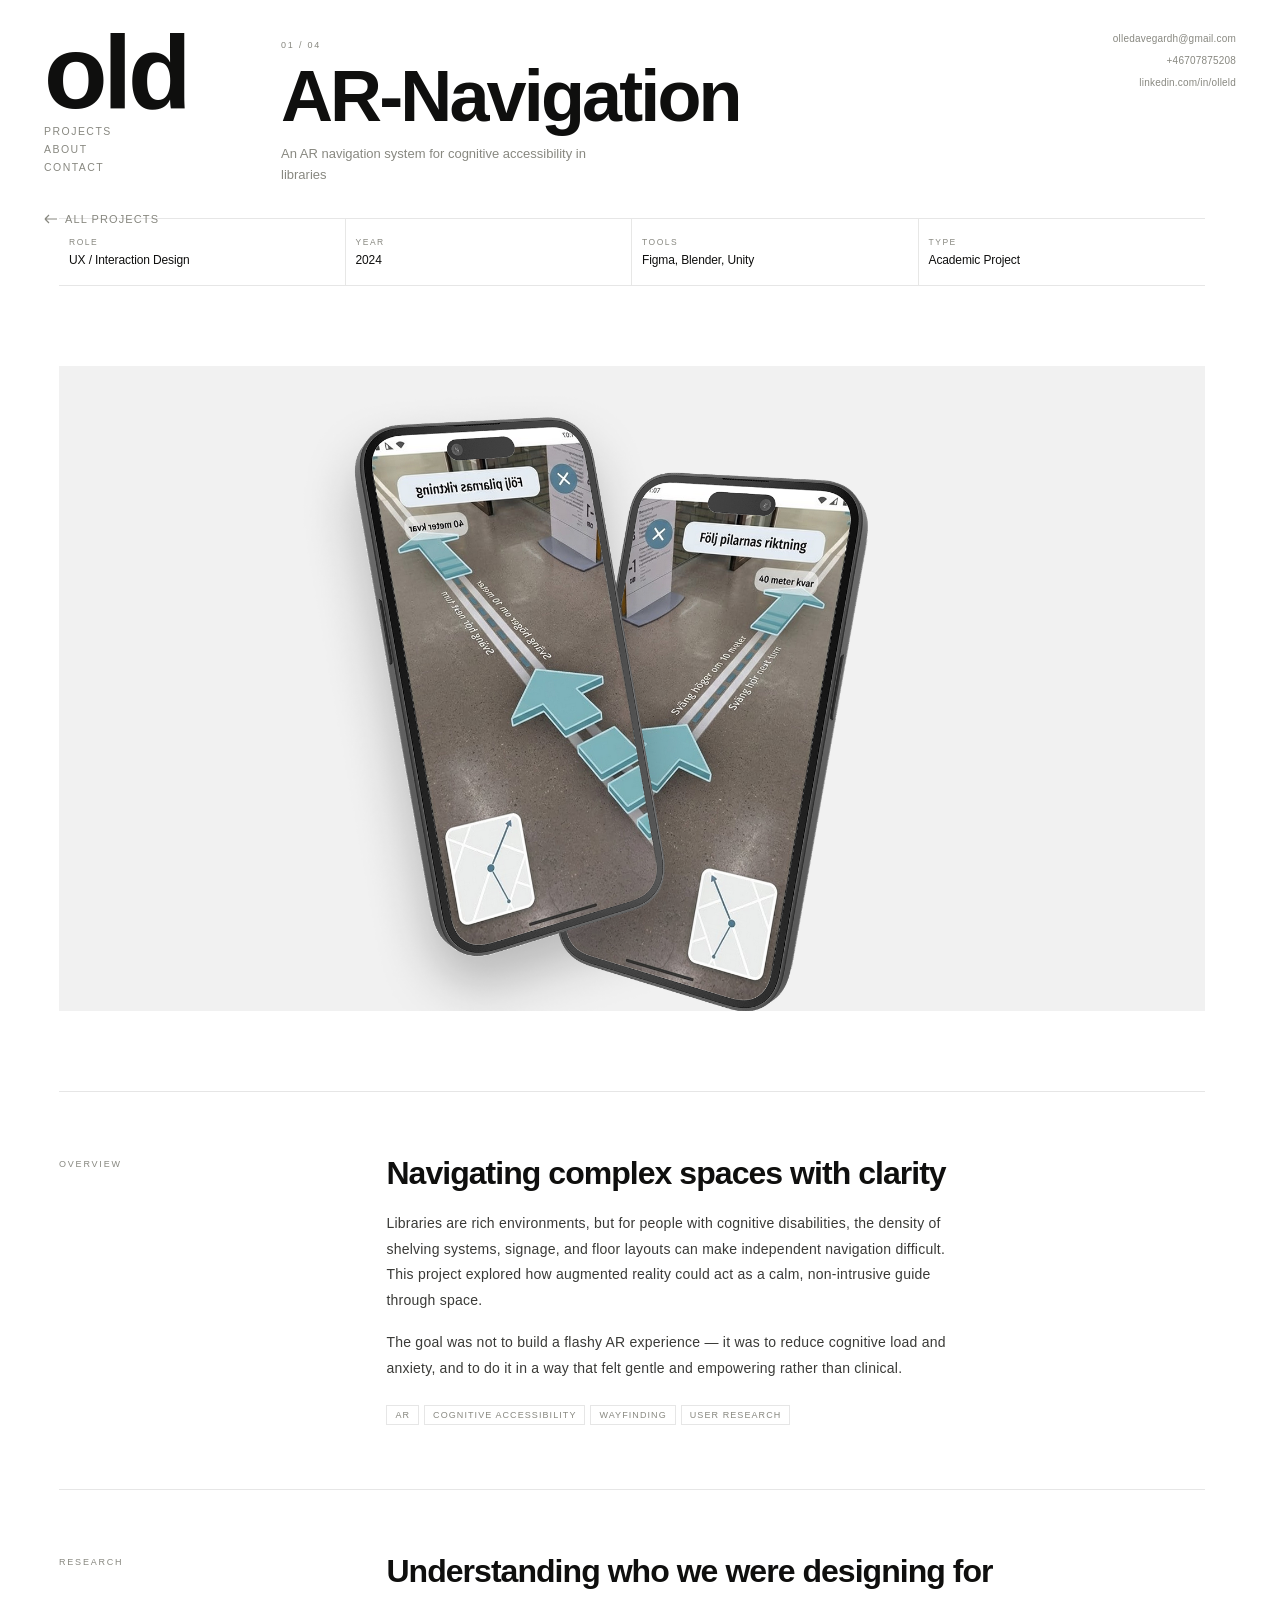
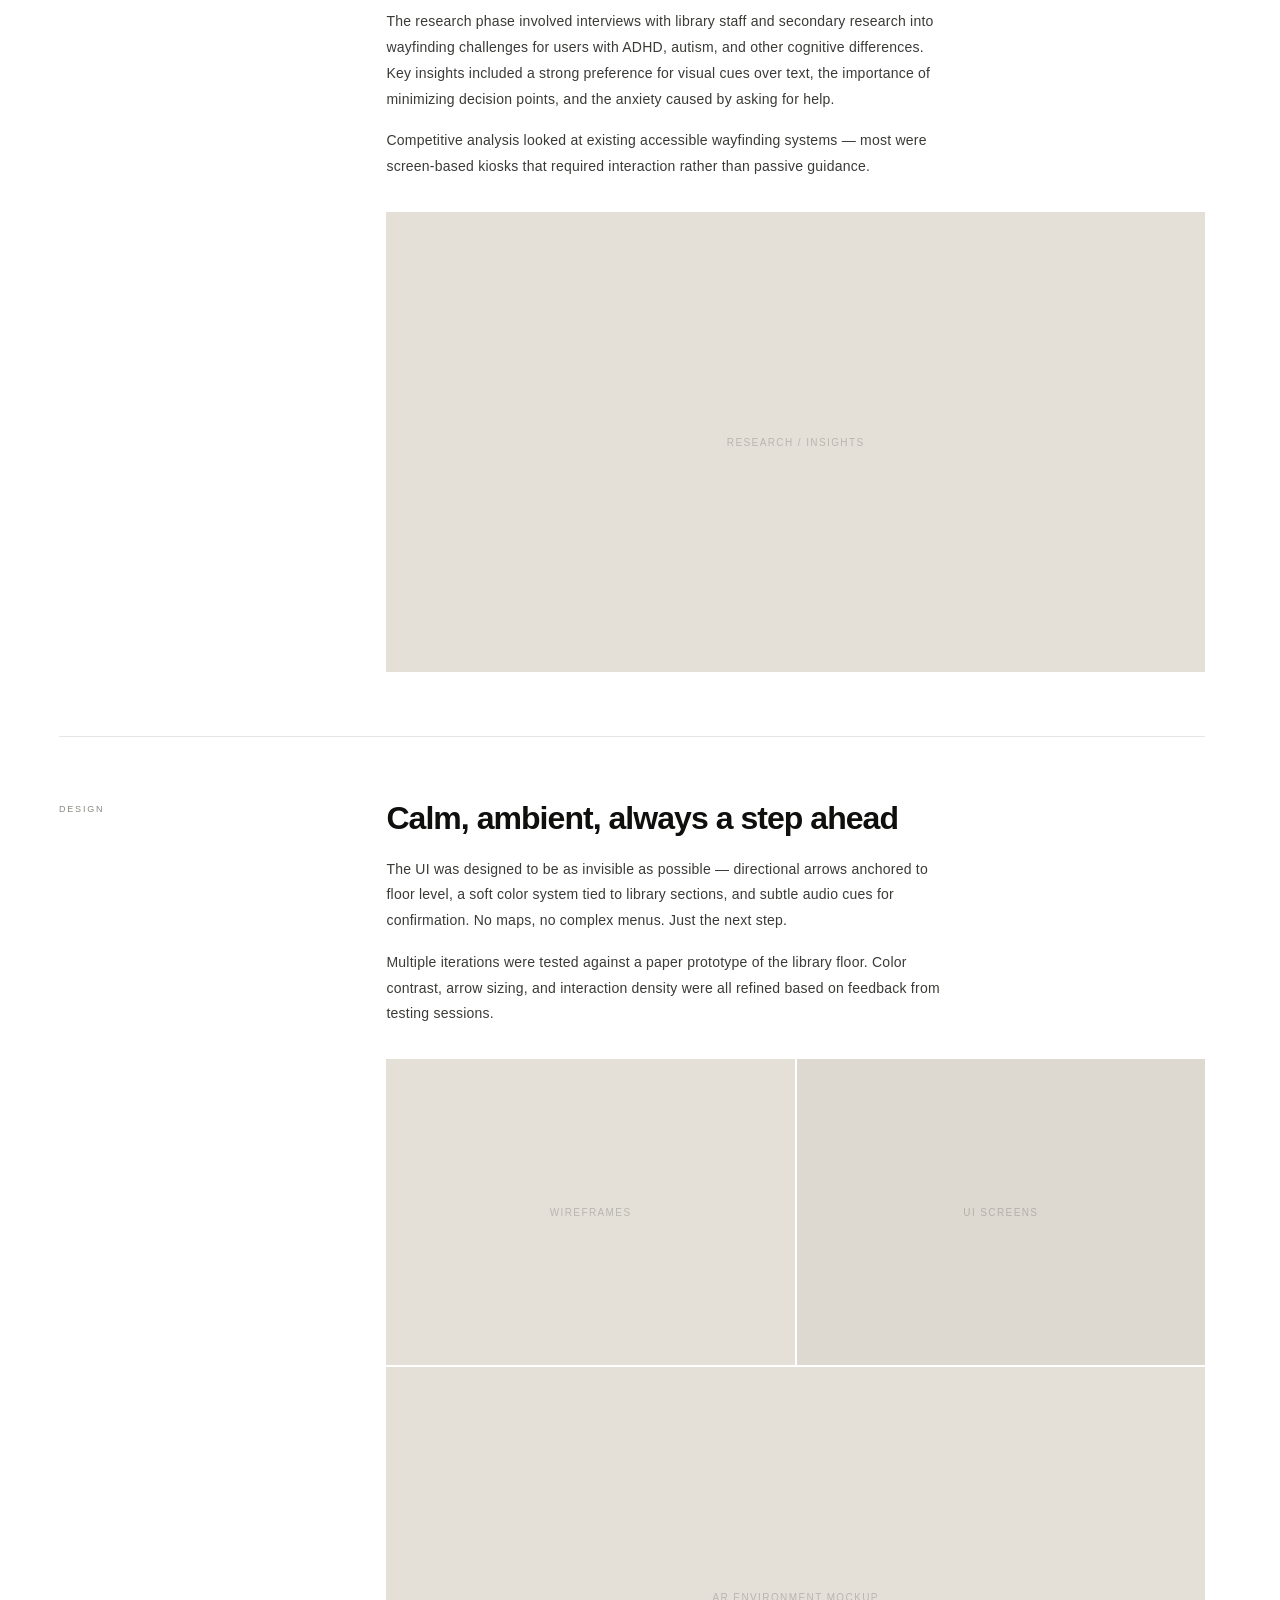
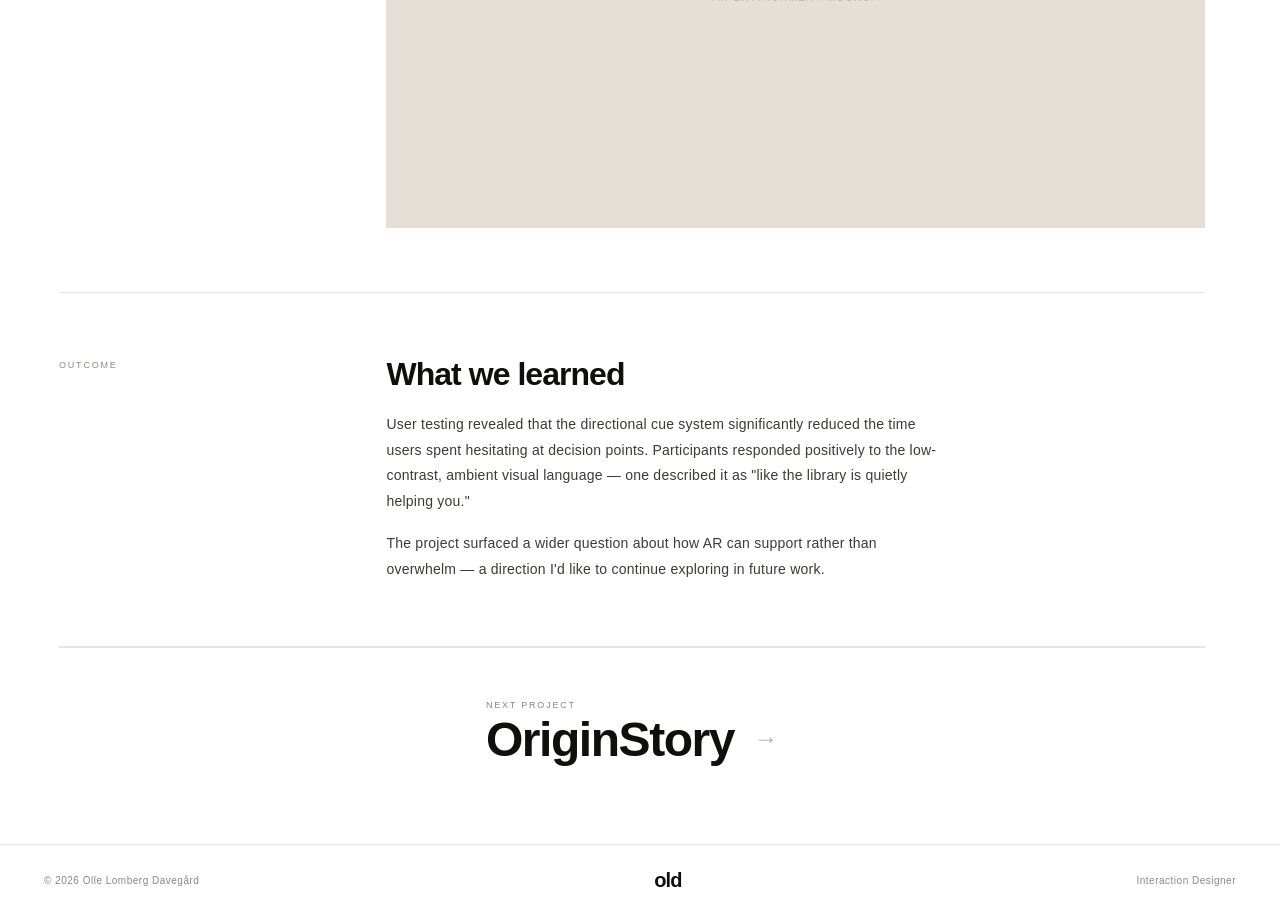
==== projects/ar-navigation/index.html @ 6ad1bfb1 "First commit" ====
<!DOCTYPE html>
<html lang="en">
<head>
  <meta charset="UTF-8"/>
  <meta name="viewport" content="width=device-width, initial-scale=1.0"/>
  <title>AR-Navigation — Olle Lomberg Davegård</title>
  <link rel="stylesheet" href="https://api.fontshare.com/v2/css?f[]=chillax@700,600&f[]=clash-display@400,500,600&display=swap"/>
  <link rel="stylesheet" href="../../shared/project.css"/>
</head>
<body>

<div class="prog" id="prog"></div>

<header>
  <div class="header-inner">
    <div class="header-top">
      <div class="header-left-col">
        <a href="../../index.html" class="wordmark">old</a>
        <nav>
          <a href="../../index.html#projects" class="nav-link">Projects</a>
          <a href="../../index.html#about" class="nav-link">About</a>
          <a href="#" class="nav-link" id="contactLink">Contact</a>
        </nav>
        <a href="../../index.html" class="back-link">
          <svg width="14" height="10" viewBox="0 0 14 10" fill="none" stroke="currentColor" stroke-width="1.2">
            <path d="M13 5H1M1 5L5 1M1 5L5 9"/>
          </svg>
          All projects
        </a>
      </div>
      <div class="header-right">
        <div class="contact-block" id="cBlock">
          <a href="mailto:olledavegardh@gmail.com">olledavegardh@gmail.com</a>
          <a href="tel:+46707875208">+46707875208</a>
          <a href="https://linkedin.com/in/olleld" target="_blank">linkedin.com/in/olleld</a>
        </div>
      </div>
    </div>
    <button class="hamburger" id="hamburger" aria-label="Menu">
      <span></span>
      <span></span>
    </button>
  </div>
</header>

<div class="mobile-nav" id="mobileNav">
  <a href="../../index.html#projects" class="mobile-nav-link">Projects</a>
  <a href="../../index.html#about" class="mobile-nav-link">About</a>
  <a href="#" class="mobile-nav-link" id="mobileContactLink">Contact</a>
</div>

<main>
  <div class="main-inner">
    <div class="main-left"></div>
    <div class="main-right">
      <div class="project-num">01 / 04</div>
      <div class="project-title">AR-Navigation</div>
      <div class="project-tagline">An AR navigation system for cognitive accessibility in libraries</div>
    </div>
    <div class="full-width">
      <div class="info-bar">
        <div class="info-item">
          <div class="info-label">Role</div>
          <div class="info-value">UX / Interaction Design</div>
        </div>
        <div class="info-item">
          <div class="info-label">Year</div>
          <div class="info-value">2024</div>
        </div>
        <div class="info-item">
          <div class="info-label">Tools</div>
          <div class="info-value">Figma, Blender, Unity</div>
        </div>
        <div class="info-item">
          <div class="info-label">Type</div>
          <div class="info-value">Academic Project</div>
        </div>
      </div>

      <div class="hero-img">
        <img src="img/hero.png" alt="AR-Navigation hero">
      </div>

      <div class="content-section">
        <div class="section-label">Overview</div>
        <div class="section-body">
          <h3>Navigating complex spaces with clarity</h3>
          <p>Libraries are rich environments, but for people with cognitive disabilities, the density of shelving systems, signage, and floor layouts can make independent navigation difficult. This project explored how augmented reality could act as a calm, non-intrusive guide through space.</p>
          <p>The goal was not to build a flashy AR experience — it was to reduce cognitive load and anxiety, and to do it in a way that felt gentle and empowering rather than clinical.</p>
          <div class="tag-row">
            <span class="tag">AR</span>
            <span class="tag">Cognitive Accessibility</span>
            <span class="tag">Wayfinding</span>
            <span class="tag">User Research</span>
          </div>
        </div>
      </div>

      <div class="content-section">
        <div class="section-label">Research</div>
        <div class="section-body">
          <h3>Understanding who we were designing for</h3>
          <p>The research phase involved interviews with library staff and secondary research into wayfinding challenges for users with ADHD, autism, and other cognitive differences. Key insights included a strong preference for visual cues over text, the importance of minimizing decision points, and the anxiety caused by asking for help.</p>
          <p>Competitive analysis looked at existing accessible wayfinding systems — most were screen-based kiosks that required interaction rather than passive guidance.</p>
          <div class="img-block">
            <span class="img-block-ph">Research / Insights</span>
          </div>
        </div>
      </div>

      <div class="content-section">
        <div class="section-label">Design</div>
        <div class="section-body">
          <h3>Calm, ambient, always a step ahead</h3>
          <p>The UI was designed to be as invisible as possible — directional arrows anchored to floor level, a soft color system tied to library sections, and subtle audio cues for confirmation. No maps, no complex menus. Just the next step.</p>
          <p>Multiple iterations were tested against a paper prototype of the library floor. Color contrast, arrow sizing, and interaction density were all refined based on feedback from testing sessions.</p>
          <div class="img-block--half">
            <div><span class="img-block-ph">Wireframes</span></div>
            <div><span class="img-block-ph">UI Screens</span></div>
          </div>
          <div class="img-block" style="margin-top:2px;">
            <span class="img-block-ph">AR Environment Mockup</span>
          </div>
        </div>
      </div>

      <div class="content-section">
        <div class="section-label">Outcome</div>
        <div class="section-body">
          <h3>What we learned</h3>
          <p>User testing revealed that the directional cue system significantly reduced the time users spent hesitating at decision points. Participants responded positively to the low-contrast, ambient visual language — one described it as "like the library is quietly helping you."</p>
          <p>The project surfaced a wider question about how AR can support rather than overwhelm — a direction I'd like to continue exploring in future work.</p>
        </div>
      </div>

      <a href="../originstory/index.html" class="next-project">
        <div>
          <div class="next-label">Next project</div>
          <div class="next-title">OriginStory</div>
        </div>
        <div class="next-arrow">→</div>
      </a>

    </div>
  </div>
</main>

<section class="mobile-contact">
  <div class="mobile-contact-label">Contact</div>
  <div class="mobile-contact-links">
    <a href="mailto:olledavegardh@gmail.com">olledavegardh@gmail.com <span>↗</span></a>
    <a href="tel:+46707875208">+46707875208 <span>↗</span></a>
    <a href="https://linkedin.com/in/olleld" target="_blank">linkedin.com/in/olleld <span>↗</span></a>
  </div>
</section>

<footer>
  <span>© 2026 Olle Lomberg Davegård</span>
  <div class="footer-wm">old</div>
  <span style="text-align:right;">Interaction Designer</span>
</footer>

<script src="../../shared/project.js"></script>
</body>
</html>
---- shared/project.css ----
:root {
    --bg: #fff;
    --text: #0F0F0E;
    --muted: #888880;
    --border: rgba(15, 15, 14, 0.1);
}

*,
*::before,
*::after {
    box-sizing: border-box;
    margin: 0;
    padding: 0;
}

html {
    scroll-behavior: smooth;
}

body {
    font-family: 'Clash Display', sans-serif;
    background: var(--bg);
    color: var(--text);
    overflow-x: hidden;
}

.prog {
    position: fixed;
    top: 0;
    left: 0;
    height: 1px;
    background: var(--text);
    z-index: 9999;
    width: 0;
    transition: width .08s linear;
    pointer-events: none;
}

/* ── HEADER ─── */
header {
    position: fixed;
    top: 0;
    left: 0;
    right: 0;
    z-index: 100;
    padding: 28px 44px 0;
}

.header-top {
    display: flex;
    justify-content: space-between;
    align-items: flex-start;
}

.header-left-col {
    display: flex;
    flex-direction: column;
    align-items: flex-start;
}

.wordmark {
    font-family: 'Chillax', sans-serif;
    font-weight: 700;
    font-size: clamp(56px, 9vw, 104px);
    line-height: 0.86;
    letter-spacing: -0.04em;
    text-align: left;
    user-select: none;
    text-decoration: none;
    color: var(--text);
    display: block;
}

nav {
    display: flex;
    flex-direction: column;
    gap: 6px;
    padding-top: 8px;
    width: fit-content;
}

.nav-link {
    font-size: 10.5px;
    font-weight: 300;
    letter-spacing: 0.14em;
    text-transform: uppercase;
    color: var(--muted);
    text-decoration: none;
    transition: color .2s;
}

.nav-link::after {
    display: none;
}

.nav-link:hover {
    color: var(--text);
}

.back-link {
    font-size: 11px;
    font-weight: 500;
    letter-spacing: 0.1em;
    text-transform: uppercase;
    color: var(--muted);
    text-decoration: none;
    display: inline-flex;
    align-items: center;
    gap: 7px;
    transition: color .2s;
    margin-top: 40px;
}

.back-link:hover {
    color: var(--text);
}

.back-link svg {
    transition: transform .2s;
}

.back-link:hover svg {
    transform: translateX(-3px);
}

/* ── CONTACT BLOCK ─── */
.header-right {
    display: flex;
    justify-content: flex-end;
    align-items: flex-start;
}

.contact-block {
    position: relative;
    display: inline-flex;
    flex-direction: column;
    width: fit-content;
}

.contact-block::after {
    content: '';
    position: absolute;
    inset: -4px -6px;
    border: 1px solid var(--text);
    opacity: 0;
    pointer-events: none;
}

.contact-block.flash::after {
    animation: cBorder .9s ease forwards;
}

@keyframes cBorder {
    0% {
        opacity: 0;
    }

    12% {
        opacity: 1;
    }

    70% {
        opacity: 1;
    }

    100% {
        opacity: 0;
    }
}

.contact-block.flash a {
    animation: cText .5s ease forwards;
}

.contact-block.flash a:nth-child(2) {
    animation-delay: .07s;
}

.contact-block.flash a:nth-child(3) {
    animation-delay: .14s;
}

@keyframes cText {
    0% {
        color: var(--muted);
    }

    40% {
        color: var(--text);
    }

    100% {
        color: var(--text);
    }
}

.contact-block a {
    font-size: 10px;
    font-weight: 400;
    color: var(--muted);
    text-decoration: none;
    letter-spacing: 0.02em;
    line-height: 2.2;
    display: block;
    white-space: nowrap;
    text-align: right;
    transition: color .2s;
}

.contact-block a:hover {
    color: var(--text);
}

/* ── HAMBURGER ─── */
.hamburger {
    display: none;
    flex-direction: column;
    justify-content: center;
    gap: 6px;
    background: none;
    border: none;
    cursor: pointer;
    padding: 4px;
    position: absolute;
    top: 28px;
    right: 20px;
    z-index: 200;
}

.hamburger span {
    display: block;
    width: 22px;
    height: 1.5px;
    background: var(--text);
    transition: transform 0.25s ease, opacity 0.2s;
    transform-origin: center;
}

.hamburger.open span:first-child {
    transform: translateY(3.75px) rotate(45deg);
}

.hamburger.open span:last-child {
    transform: translateY(-3.75px) rotate(-45deg);
}

/* ── MOBILE NAV OVERLAY ─── */
.mobile-nav {
    display: none;
    position: fixed;
    inset: 0;
    background: var(--bg);
    z-index: 150;
    flex-direction: column;
    align-items: center;
    justify-content: center;
    gap: 40px;
    opacity: 0;
    pointer-events: none;
    transition: opacity 0.25s ease;
}

.mobile-nav.open {
    opacity: 1;
    pointer-events: auto;
}

.mobile-nav-link {
    font-family: 'Chillax', sans-serif;
    font-weight: 700;
    font-size: clamp(40px, 12vw, 64px);
    letter-spacing: -0.04em;
    color: var(--text);
    text-decoration: none;
    transition: opacity 0.2s;
}

.mobile-nav-link:hover {
    opacity: 0.4;
}

/* ── MAIN ─── */
main {
  padding: 0;
}

.main-inner {
  max-width: 1250px;
  margin: 0 auto;
  padding: 24px 60px 0 44px;
  display: grid;
  grid-template-columns: 190px 1fr;
  gap: 0 32px;
}

.main-left {
    /* empty on desktop — exists for grid alignment with header left col */
    padding-right: 0px;
}

.main-right {
    min-width: 0;
    padding-top: 16px;
}


.project-intro {
    display: grid;
    grid-template-columns: 1fr 1fr;
    gap: 2px;
    margin-bottom: 2px;
    align-items: end;
}

.project-title-block {
    padding-bottom: 32px;
}

.project-num {
    font-size: 9px;
    font-weight: 500;
    letter-spacing: 0.2em;
    text-transform: uppercase;
    color: var(--muted);
    margin-bottom: 12px;
}

.project-title {
  font-family: 'Chillax', sans-serif;
  font-weight: 700;
  font-size: clamp(40px, 6vw, 72px);
  letter-spacing: -0.04em;
  line-height: 0.95;
  margin-bottom: 14px;
}

.project-tagline {
  font-size: 13px; font-weight: 400;
  color: var(--muted); line-height: 1.6;
  max-width: 340px;
  margin-bottom: 32px;
}

.full-width {
  grid-column: 1 / -1;
}

/* ── INFO BAR ─── */
.info-bar {
    display: grid;
    grid-template-columns: repeat(4, 1fr);
    border-top: 1px solid var(--border);
    border-bottom: 1px solid var(--border);
    margin-bottom: 80px;
}

.info-item {
    padding: 18px 10px;
    border-right: 1px solid var(--border);
}

.info-item:last-child {
    border-right: none;
}

.info-label {
    font-size: 8.5px;
    font-weight: 500;
    letter-spacing: 0.18em;
    text-transform: uppercase;
    color: var(--muted);
    margin-bottom: 6px;
}

.info-value {
    font-size: 12px;
    font-weight: 500;
    letter-spacing: -0.01em;
    color: var(--text);
}

/* ── HERO ─── */
.hero-img {
    width: 100%;
    aspect-ratio: 16/9;
    background: linear-gradient(150deg, #bedad0, #9ecfc0);
    display: flex;
    align-items: center;
    justify-content: center;
    margin-bottom: 80px;
    overflow: hidden;
}

.hero-img img {
    width: 100%;
    height: 100%;
    object-fit: cover;
    display: block;
}

.hero-img-ph {
    font-family: 'Chillax', sans-serif;
    font-size: 13px;
    font-weight: 600;
    letter-spacing: 0.1em;
    color: rgba(15, 15, 14, .16);
    text-transform: uppercase;
}


.hero-img--natural {
  aspect-ratio: unset;
  background: none;
  display: block;
}

.hero-img--natural img {
  width: 100%;
  height: auto;
  display: block;
}


/* ── CONTENT SECTIONS ─── */
.content-section {
    display: grid;
    grid-template-columns: 2fr 5fr;
    gap: 0px;
    padding: 64px 0;
    border-top: 1px solid var(--border);
}

.content-section:last-of-type {
    border-bottom: 1px solid var(--border);
}

.section-label {
    font-size: 9px;
    font-weight: 500;
    letter-spacing: 0.2em;
    text-transform: uppercase;
    color: var(--muted);
    padding-top: 3px;
}

.section-body h3 {
    font-family: 'Chillax', sans-serif;
    font-weight: 600;
    font-size: clamp(22px, 2.8vw, 32px);
    letter-spacing: -0.03em;
    line-height: 1.1;
    margin-bottom: 20px;
}

.section-body p {
    font-size: 14px;
    font-weight: 400;
    line-height: 1.84;
    color: #3a3a37;
    letter-spacing: 0.03ch;
    margin-bottom: 16px;
    max-width: 560px;
}

.section-body p:last-of-type {
    margin-bottom: 0;
}


.section-full-img {
  grid-column: 1 / -1;
  padding-top: 32px;
  padding-bottom: 8px;
}



.img-block {
    width: 100%;
    aspect-ratio: 16/9;
    background: #E4E0D8;
    display: flex;
    align-items: center;
    justify-content: center;
    margin-top: 32px;
}

.img-block-ph {
    font-size: 10px;
    font-weight: 500;
    letter-spacing: 0.14em;
    text-transform: uppercase;
    color: rgba(15, 15, 14, .2);
}

.img-block--half {
    display: grid;
    grid-template-columns: 1fr 1fr;
    gap: 2px;
    margin-top: 32px;
}

.img-block--half>div {
    aspect-ratio: 4/3;
    background: #E4E0D8;
    display: flex;
    align-items: center;
    justify-content: center;
}

.img-block--half>div:nth-child(2) {
    background: #DDD9D1;
}

.img-block--natural {
  aspect-ratio: unset;
  background: none;
}

.img-block--natural img {
  width: 100%;
  height: auto;
  display: block;
}

.img-pair {
  display: grid;
  grid-template-columns: 1fr 1fr;
  gap: 12px;
}

.img-pair img {
  width: 100%;
  height: auto;
  display: block;
}

.tag-row {
    display: flex;
    flex-wrap: wrap;
    gap: 5px;
    margin-top: 24px;
}

.tag {
    font-size: 9px;
    font-weight: 500;
    letter-spacing: .12em;
    text-transform: uppercase;
    color: var(--muted);
    border: 1px solid var(--border);
    padding: 4px 8px;
}

/* ── NEXT PROJECT ─── */
.next-project {
  display: flex;
  flex-direction: row;
  justify-content: center;
  align-items: center;
  gap: 20px;
  padding: 52px 0 80px;
  text-decoration: none;
  color: var(--text);
  border-top: 1px solid var(--border);
}
.next-project:hover .next-arrow { transform: translateX(6px); }

.next-label {
  font-size: 9px; font-weight: 500;
  letter-spacing: 0.2em; text-transform: uppercase;
  color: var(--muted); margin-bottom: 6px;
}
.next-title {
  font-family: 'Chillax', sans-serif;
  font-weight: 700;
  font-size: clamp(28px, 4vw, 48px);
  letter-spacing: -0.03em; line-height: 1;
}
.next-arrow {
  font-size: 24px; opacity: 0.3;
  transition: transform .25s;
  flex-shrink: 0;
  margin-top: 14px; /* optically align with title baseline */
}


/* ── FOOTER ─── */
footer {
    border-top: 1px solid var(--border);
    padding: 24px 44px;
    display: flex;
    justify-content: space-between;
    align-items: center;
}

footer>span {
    font-size: 10px;
    font-weight: 400;
    color: var(--muted);
    letter-spacing: 0.05em;
}

.footer-wm {
    font-family: 'Chillax', sans-serif;
    font-weight: 700;
    font-size: 20px;
    letter-spacing: -0.04em;
}

.mobile-contact {
    display: none;
}

/* ── MOBILE ─── */
@media (max-width: 700px) {
    header {
        padding: 20px 20px 0;
    }

    main {
        padding: 100px 20px 0;
    }

    footer {
        padding: 20px;
    }

    footer>span:last-child {
        display: none;
    }

    .header-top {
        display: flex;
        justify-content: center;
        align-items: center;
    }

    .header-left-col {
        align-items: center;
    }

    .header-right {
        display: none;
    }

    nav {
        display: none;
    }

    .back-link {
        display: none;
    }

    .wordmark {
        font-size: clamp(48px, 16vw, 80px);
        text-align: center;
    }

    .hamburger {
        display: flex;
    }

    .mobile-nav {
        display: flex;
    }

    .project-intro {
        grid-template-columns: 1fr;
    }

    .info-bar {
        grid-template-columns: 1fr 1fr;
    }

    .info-item:nth-child(2) {
        border-right: none;
    }

    .info-item:nth-child(3) {
        border-top: 1px solid var(--border);
    }

    .info-item:nth-child(4) {
        border-top: 1px solid var(--border);
        border-right: none;
    }

    .content-section {
        grid-template-columns: 1fr;
        gap: 20px;
        padding: 40px 0;
    }

    .img-block--half {
        grid-template-columns: 1fr;
    }

    .mobile-contact {
        display: block;
        padding: 48px 20px 64px;
        border-top: 1px solid var(--border);
    }

    .mobile-contact-label {
        font-size: 9px;
        font-weight: 500;
        letter-spacing: 0.2em;
        text-transform: uppercase;
        color: var(--muted);
        margin-bottom: 20px;
    }

    .mobile-contact-links {
        display: flex;
        flex-direction: column;
    }

    .mobile-contact-links a {
        font-size: 13px;
        font-weight: 400;
        color: var(--text);
        text-decoration: none;
        letter-spacing: -0.01em;
        padding: 14px 0;
        border-bottom: 1px solid var(--border);
        display: flex;
        justify-content: space-between;
        align-items: center;
        transition: color .2s;
    }

    .mobile-contact-links a:first-child {
        border-top: 1px solid var(--border);
    }

    .mobile-contact-links a:hover {
        color: var(--muted);
    }

    .mobile-contact-links a span {
        font-size: 16px;
        opacity: 0.3;
    }
}
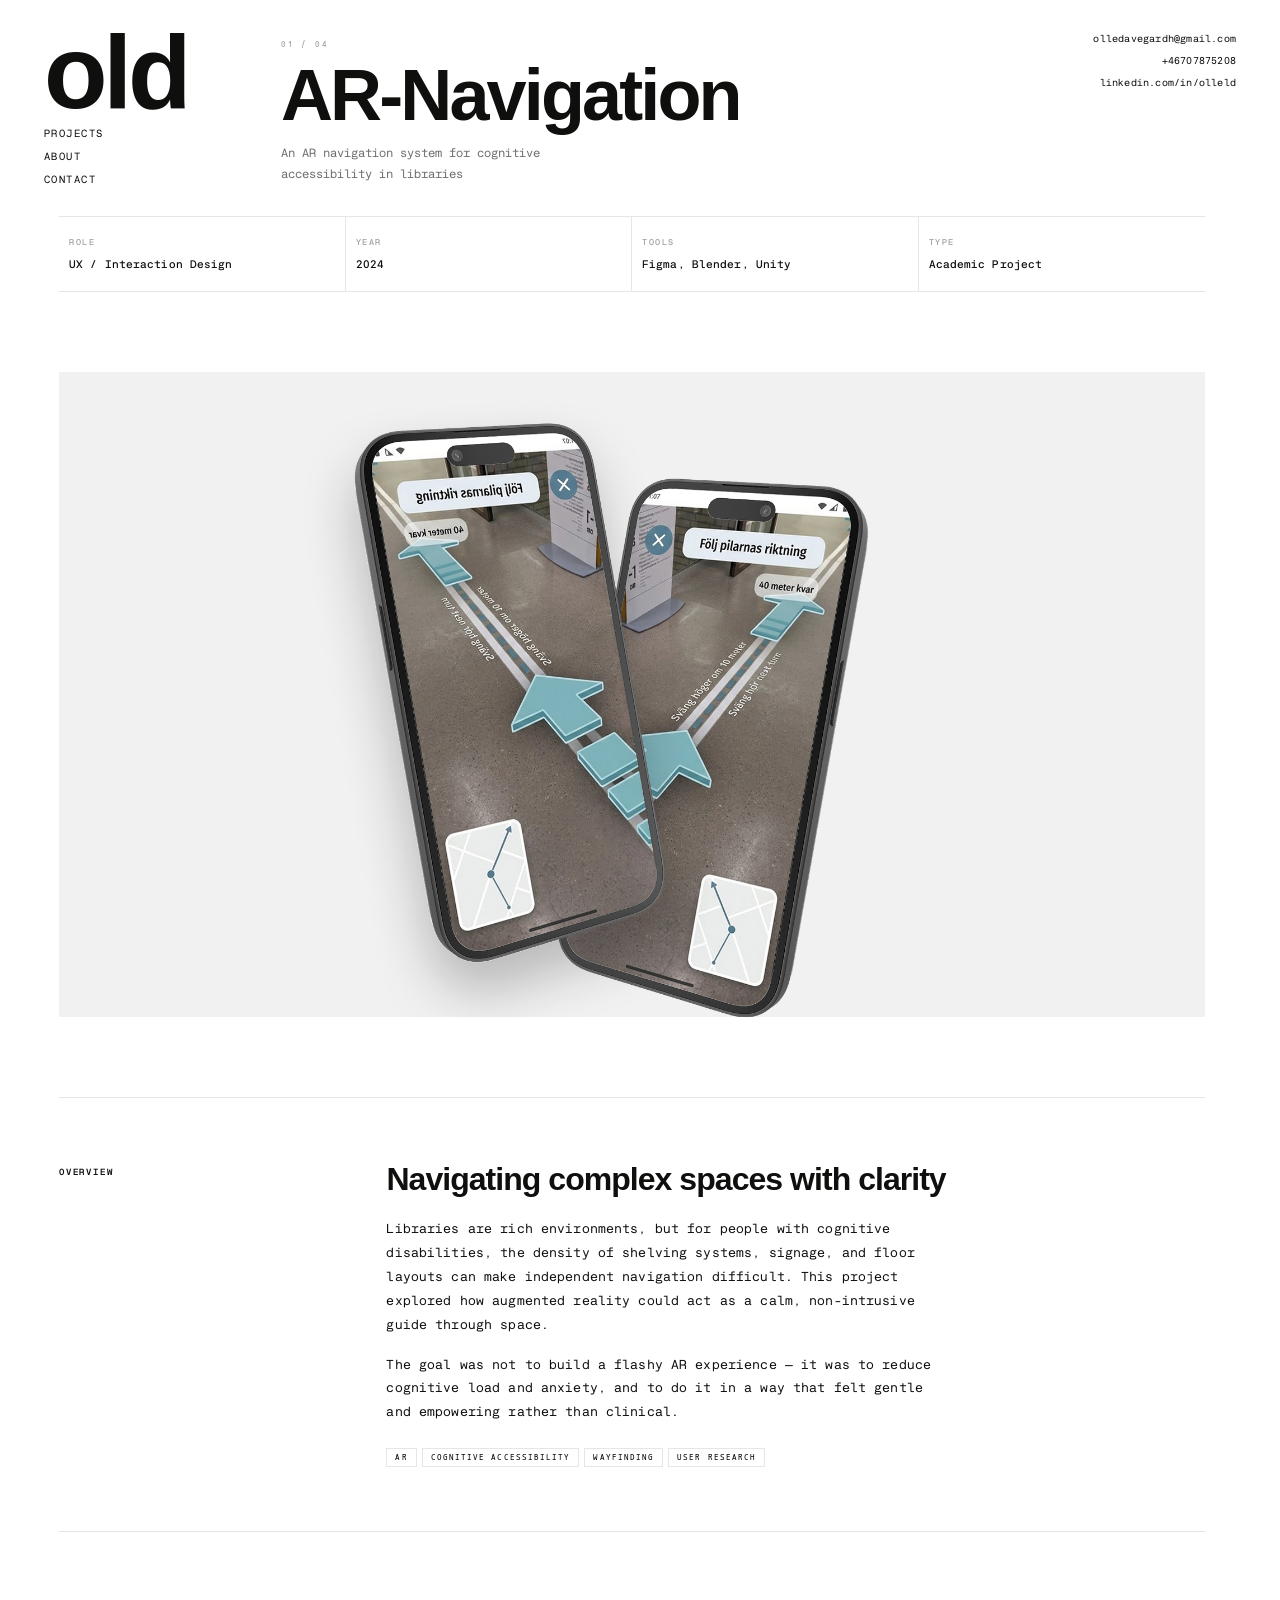
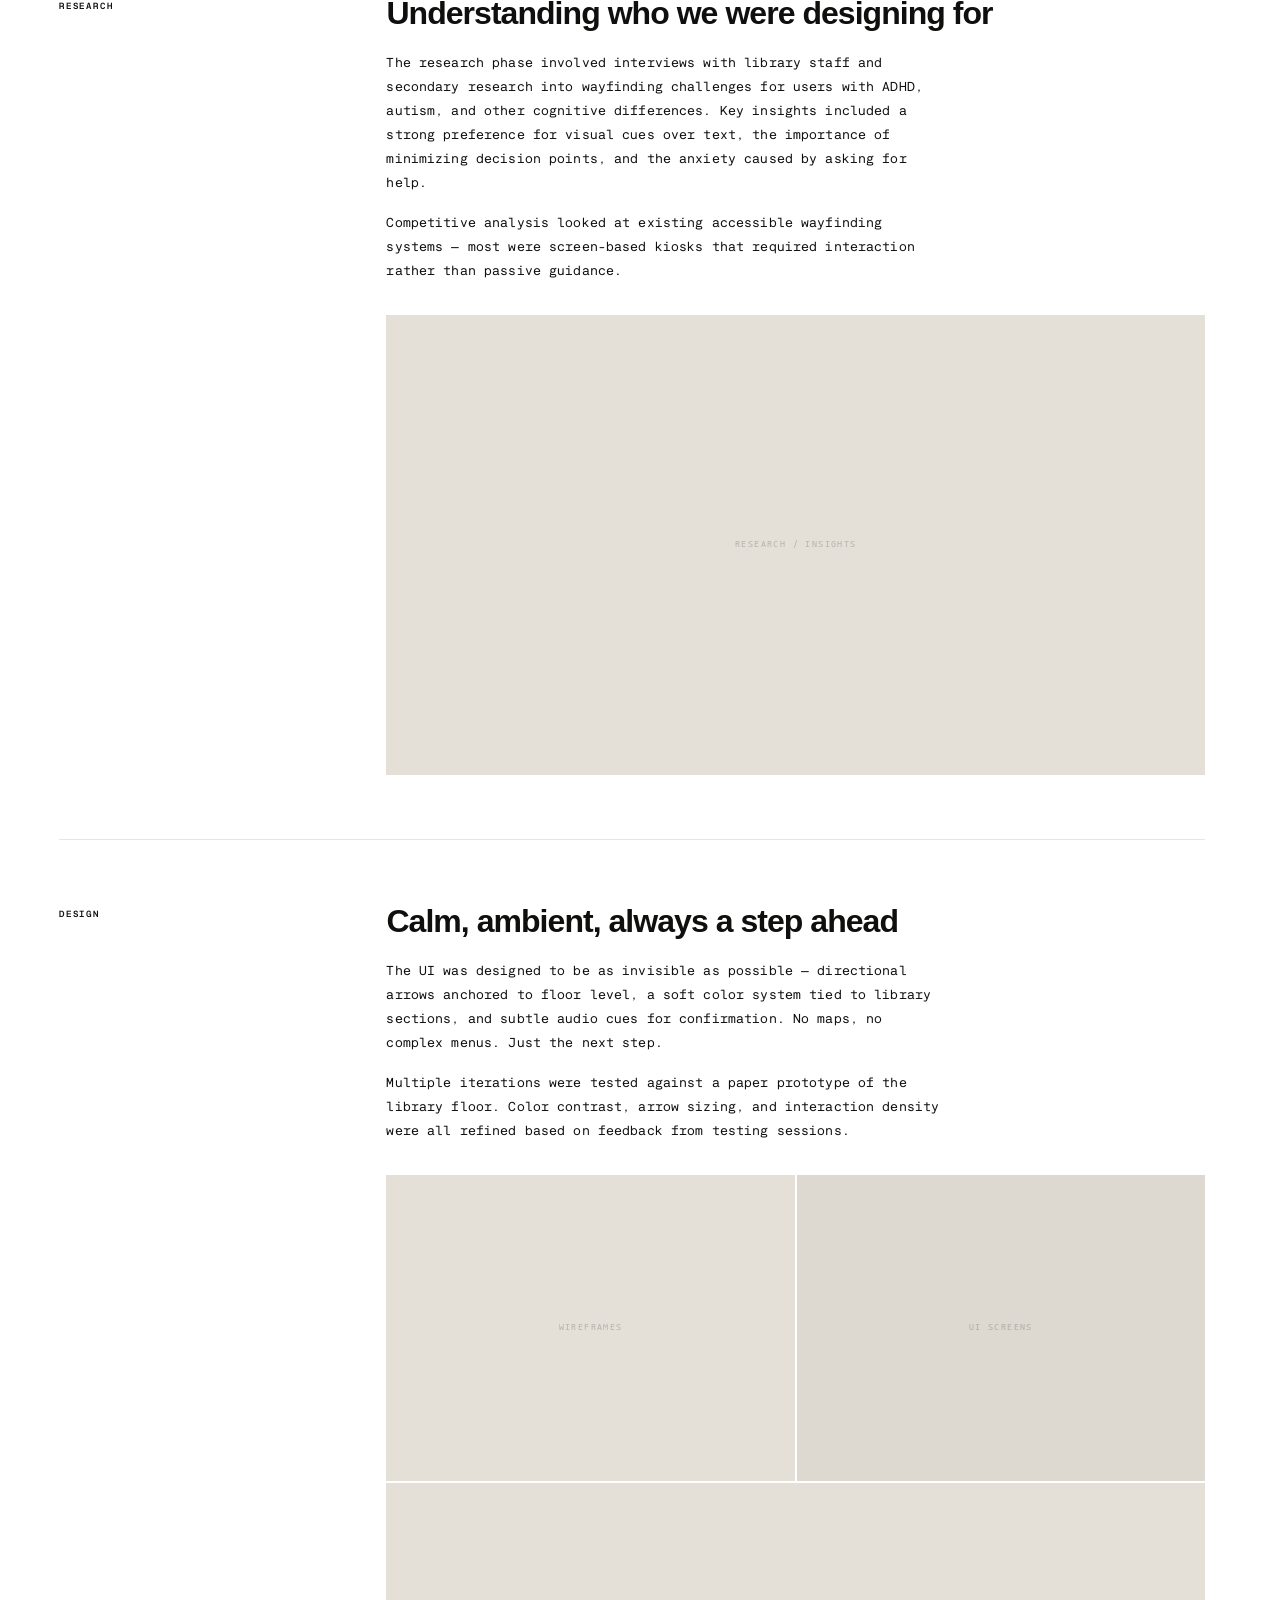
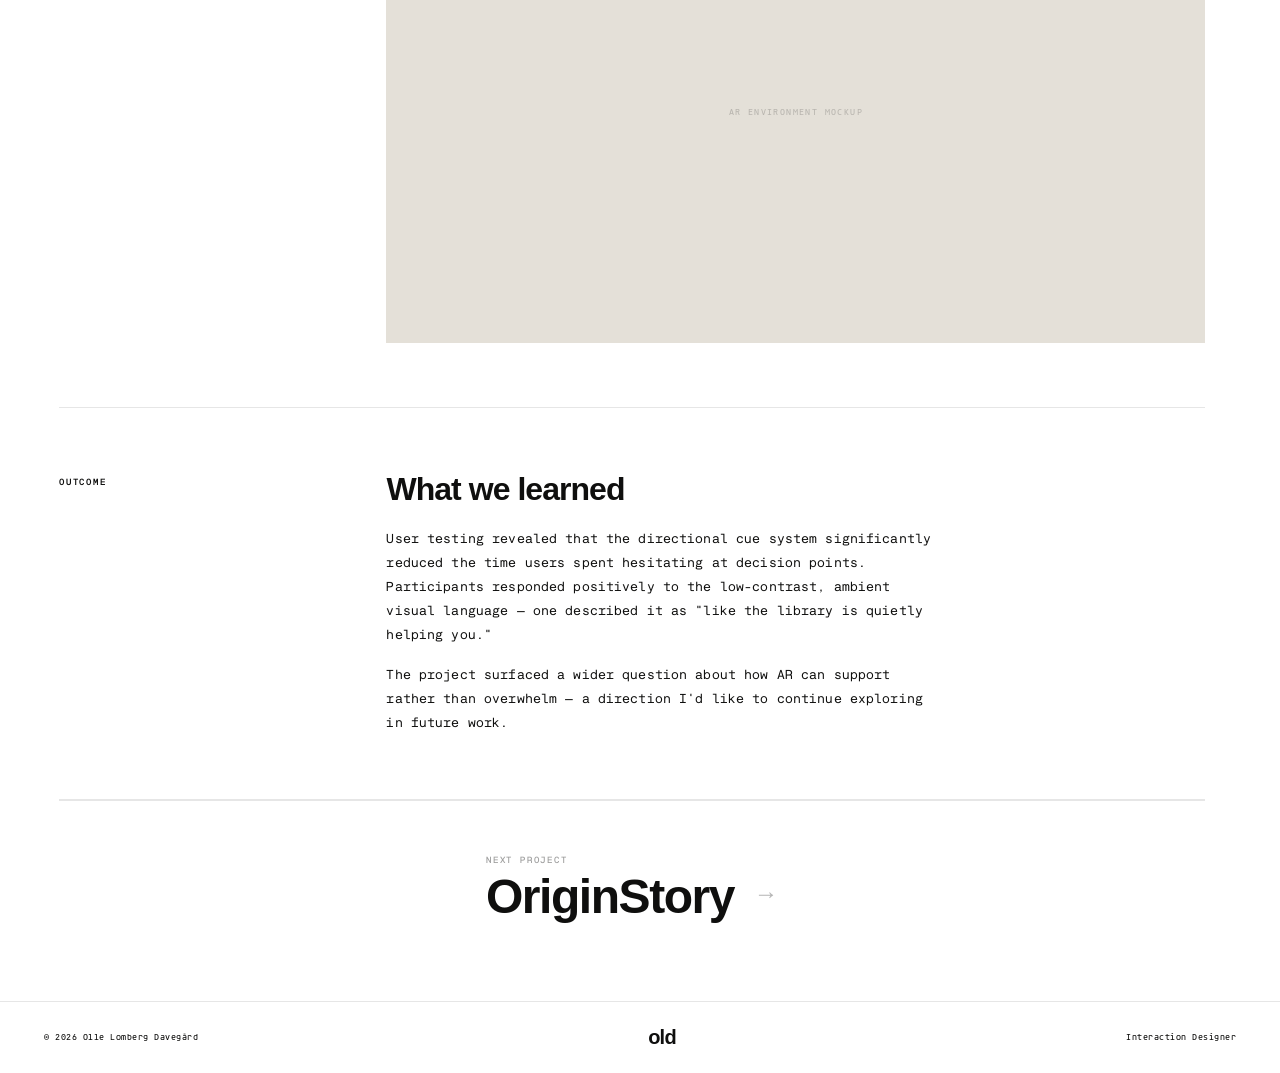
==== commit 631d76dd: "font change and navbar change" ====
--- a/projects/ar-navigation/index.html
+++ b/projects/ar-navigation/index.html
@@ -10,37 +10,29 @@
 <body>
 
 <div class="prog" id="prog"></div>
-
-<header>
-  <div class="header-inner">
-    <div class="header-top">
-      <div class="header-left-col">
-        <a href="../../index.html" class="wordmark">old</a>
-        <nav>
-          <a href="../../index.html#projects" class="nav-link">Projects</a>
-          <a href="../../index.html#about" class="nav-link">About</a>
-          <a href="#" class="nav-link" id="contactLink">Contact</a>
-        </nav>
-        <a href="../../index.html" class="back-link">
-          <svg width="14" height="10" viewBox="0 0 14 10" fill="none" stroke="currentColor" stroke-width="1.2">
-            <path d="M13 5H1M1 5L5 1M1 5L5 9"/>
-          </svg>
-          All projects
-        </a>
-      </div>
-      <div class="header-right">
-        <div class="contact-block" id="cBlock">
-          <a href="mailto:olledavegardh@gmail.com">olledavegardh@gmail.com</a>
-          <a href="tel:+46707875208">+46707875208</a>
-          <a href="https://linkedin.com/in/olleld" target="_blank">linkedin.com/in/olleld</a>
-        </div>
+<header id="siteHeader">
+  <div class="header-top">
+    <div class="header-left-col">
+      <a href="../../index.html" class="wordmark">old</a>
+      <nav>
+        <a href="../../index.html#projects" class="nav-link" data-text="Projects">Projects</a>
+        <a href="../../index.html#about" class="nav-link" data-text="About">About</a>
+        <a href="#" class="nav-link" data-text="Contact" id="contactLink">Contact</a>
+      </nav>
+    </div>
+    <div class="header-right">
+      <div class="contact-block" id="cBlock">
+        <a href="mailto:olledavegardh@gmail.com" data-text="olledavegardh@gmail.com">olledavegardh@gmail.com</a>
+        <a href="tel:+46707875208" data-text="+46707875208">+46707875208</a>
+        <a href="https://linkedin.com/in/olleld" target="_blank" data-text="linkedin.com/in/olleld">linkedin.com/in/olleld</a>
       </div>
     </div>
-    <button class="hamburger" id="hamburger" aria-label="Menu">
-      <span></span>
-      <span></span>
-    </button>
   </div>
+
+  <button class="hamburger" id="hamburger" aria-label="Menu">
+    <span></span>
+    <span></span>
+  </button>
 </header>
 
 <div class="mobile-nav" id="mobileNav">
@@ -48,6 +40,7 @@
   <a href="../../index.html#about" class="mobile-nav-link">About</a>
   <a href="#" class="mobile-nav-link" id="mobileContactLink">Contact</a>
 </div>
+
 
 <main>
   <div class="main-inner">
--- a/shared/project.css
+++ b/shared/project.css
@@ -1,288 +1,293 @@
+@font-face {
+  font-family: 'RetorikaMono';
+  src: url('../../assets/fonts/RetorikaMono/RetorikaMono-Regular.otf') format('opentype');
+  font-weight: 400;
+}
+@font-face {
+  font-family: 'RetorikaMono';
+  src: url('../../assets/fonts/RetorikaMono/RetorikaMono-Medium.otf') format('opentype');
+  font-weight: 500;
+}
+@font-face {
+  font-family: 'RetorikaMono';
+  src: url('../../assets/fonts/RetorikaMono/RetorikaMono-Semibold.otf') format('opentype');
+  font-weight: 600;
+}
+@font-face {
+  font-family: 'RetorikaMono';
+  src: url('../../assets/fonts/RetorikaMono/RetorikaMono-Bold.otf') format('opentype');
+  font-weight: 700;
+}
+@font-face {
+  font-family: 'Agave';
+  src: url('../../assets/fonts/Agave/Agave-Regular.ttf') format('truetype');
+  font-weight: 400;
+}
+@font-face {
+  font-family: 'Agave';
+  src: url('../../assets/fonts/Agave/Agave-Bold.ttf') format('truetype');
+  font-weight: 700;
+}
+
 :root {
-    --bg: #fff;
-    --text: #0F0F0E;
-    --muted: #888880;
-    --border: rgba(15, 15, 14, 0.1);
-}
-
-*,
-*::before,
-*::after {
-    box-sizing: border-box;
-    margin: 0;
-    padding: 0;
-}
-
-html {
-    scroll-behavior: smooth;
-}
+  --bg: #fff;
+  --text: #0F0F0E;
+  --muted: #0F0F0E;
+  --border: rgba(15, 15, 14, 0.1);
+}
+
+*, *::before, *::after {
+  box-sizing: border-box;
+  margin: 0;
+  padding: 0;
+}
+
+html { scroll-behavior: smooth; }
 
 body {
-    font-family: 'Clash Display', sans-serif;
-    background: var(--bg);
-    color: var(--text);
-    overflow-x: hidden;
+  font-family: 'Clash Display', sans-serif;
+  background: var(--bg);
+  color: var(--text);
+  overflow-x: hidden;
 }
 
 .prog {
-    position: fixed;
-    top: 0;
-    left: 0;
-    height: 1px;
-    background: var(--text);
-    z-index: 9999;
-    width: 0;
-    transition: width .08s linear;
-    pointer-events: none;
+  position: fixed;
+  top: 0; left: 0;
+  height: 1px;
+  background: var(--text);
+  z-index: 9999;
+  width: 0;
+  transition: width .08s linear;
+  pointer-events: none;
 }
 
 /* ── HEADER ─── */
 header {
-    position: fixed;
-    top: 0;
-    left: 0;
-    right: 0;
-    z-index: 100;
-    padding: 28px 44px 0;
+  position: fixed;
+  top: 0; left: 0; right: 0;
+  z-index: 100;
+  padding: 28px 44px 0;
 }
 
 .header-top {
-    display: flex;
-    justify-content: space-between;
-    align-items: flex-start;
+  display: flex;
+  justify-content: space-between;
+  align-items: flex-start;
 }
 
 .header-left-col {
-    display: flex;
-    flex-direction: column;
-    align-items: flex-start;
+  display: flex;
+  flex-direction: column;
+  align-items: flex-start;
 }
 
 .wordmark {
-    font-family: 'Chillax', sans-serif;
-    font-weight: 700;
-    font-size: clamp(56px, 9vw, 104px);
-    line-height: 0.86;
-    letter-spacing: -0.04em;
-    text-align: left;
-    user-select: none;
-    text-decoration: none;
-    color: var(--text);
-    display: block;
+  font-family: 'Chillax', sans-serif;
+  font-weight: 700;
+  font-size: clamp(56px, 9vw, 104px);
+  line-height: 0.86;
+  letter-spacing: -0.04em;
+  text-align: left;
+  user-select: none;
+  text-decoration: none;
+  color: var(--text);
+  display: block;
 }
 
 nav {
-    display: flex;
-    flex-direction: column;
-    gap: 6px;
-    padding-top: 8px;
-    width: fit-content;
+  display: flex;
+  flex-direction: column;
+  gap: 6px;
+  padding-top: 8px;
+  width: fit-content;
 }
 
 .nav-link {
-    font-size: 10.5px;
-    font-weight: 300;
-    letter-spacing: 0.14em;
-    text-transform: uppercase;
-    color: var(--muted);
-    text-decoration: none;
-    transition: color .2s;
-}
-
-.nav-link::after {
-    display: none;
-}
-
-.nav-link:hover {
-    color: var(--text);
-}
+  font-family: 'RetorikaMono', monospace;
+  font-size: 10.5px;
+  font-weight: 400;
+  letter-spacing: 0.14em;
+  text-transform: uppercase;
+  color: var(--text);
+  text-decoration: none;
+  position: relative;
+}
+
+.nav-link::before {
+  content: attr(data-text);
+  display: block;
+  font-weight: 700;
+  height: 0;
+  overflow: hidden;
+  visibility: hidden;
+  pointer-events: none;
+}
+
+.nav-link::after { display: none; }
+
+.nav-link:hover { font-weight: 700; }
 
 .back-link {
-    font-size: 11px;
-    font-weight: 500;
-    letter-spacing: 0.1em;
-    text-transform: uppercase;
-    color: var(--muted);
-    text-decoration: none;
-    display: inline-flex;
-    align-items: center;
-    gap: 7px;
-    transition: color .2s;
-    margin-top: 40px;
-}
-
-.back-link:hover {
-    color: var(--text);
-}
-
-.back-link svg {
-    transition: transform .2s;
-}
-
-.back-link:hover svg {
-    transform: translateX(-3px);
-}
+  font-family: 'RetorikaMono', monospace;
+  font-size: 10px;
+  font-weight: 500;
+  letter-spacing: 0.1em;
+  text-transform: uppercase;
+  color: var(--text);
+  text-decoration: none;
+  display: inline-flex;
+  align-items: center;
+  gap: 7px;
+  margin-top: 40px;
+  position: relative;
+}
+
+.back-link::before {
+  content: attr(data-text);
+  display: block;
+  font-weight: 700;
+  height: 0;
+  overflow: hidden;
+  visibility: hidden;
+  pointer-events: none;
+}
+
+.back-link:hover { font-weight: 700; }
+
+.back-link svg { transition: transform .2s; }
+.back-link:hover svg { transform: translateX(-3px); }
 
 /* ── CONTACT BLOCK ─── */
 .header-right {
-    display: flex;
-    justify-content: flex-end;
-    align-items: flex-start;
+  display: flex;
+  justify-content: flex-end;
+  align-items: flex-start;
 }
 
 .contact-block {
-    position: relative;
-    display: inline-flex;
-    flex-direction: column;
-    width: fit-content;
+  position: relative;
+  display: inline-flex;
+  flex-direction: column;
+  width: fit-content;
 }
 
 .contact-block::after {
-    content: '';
-    position: absolute;
-    inset: -4px -6px;
-    border: 1px solid var(--text);
-    opacity: 0;
-    pointer-events: none;
-}
-
-.contact-block.flash::after {
-    animation: cBorder .9s ease forwards;
-}
+  content: '';
+  position: absolute;
+  inset: -4px -6px;
+  border: 1px solid var(--text);
+  opacity: 0;
+  pointer-events: none;
+}
+
+.contact-block.flash::after { animation: cBorder .9s ease forwards; }
 
 @keyframes cBorder {
-    0% {
-        opacity: 0;
-    }
-
-    12% {
-        opacity: 1;
-    }
-
-    70% {
-        opacity: 1;
-    }
-
-    100% {
-        opacity: 0;
-    }
-}
-
-.contact-block.flash a {
-    animation: cText .5s ease forwards;
-}
-
-.contact-block.flash a:nth-child(2) {
-    animation-delay: .07s;
-}
-
-.contact-block.flash a:nth-child(3) {
-    animation-delay: .14s;
-}
+  0%   { opacity: 0; }
+  12%  { opacity: 1; }
+  70%  { opacity: 1; }
+  100% { opacity: 0; }
+}
+
+.contact-block.flash a { animation: cText .5s ease forwards; }
+.contact-block.flash a:nth-child(2) { animation-delay: .07s; }
+.contact-block.flash a:nth-child(3) { animation-delay: .14s; }
 
 @keyframes cText {
-    0% {
-        color: var(--muted);
-    }
-
-    40% {
-        color: var(--text);
-    }
-
-    100% {
-        color: var(--text);
-    }
+  0%   { color: var(--text); }
+  40%  { color: var(--text); }
+  100% { color: var(--text); }
 }
 
 .contact-block a {
-    font-size: 10px;
-    font-weight: 400;
-    color: var(--muted);
-    text-decoration: none;
-    letter-spacing: 0.02em;
-    line-height: 2.2;
-    display: block;
-    white-space: nowrap;
-    text-align: right;
-    transition: color .2s;
-}
-
-.contact-block a:hover {
-    color: var(--text);
-}
+  font-family: 'RetorikaMono', monospace;
+  font-size: 10px;
+  font-weight: 400;
+  color: var(--text);
+  text-decoration: none;
+  letter-spacing: 0.02em;
+  line-height: 2.2;
+  display: block;
+  white-space: nowrap;
+  text-align: right;
+  position: relative;
+}
+
+.contact-block a::before {
+  content: attr(data-text);
+  display: block;
+  font-weight: 700;
+  height: 0;
+  overflow: hidden;
+  visibility: hidden;
+  pointer-events: none;
+}
+
+.contact-block a:hover { font-weight: 700; }
 
 /* ── HAMBURGER ─── */
 .hamburger {
-    display: none;
-    flex-direction: column;
-    justify-content: center;
-    gap: 6px;
-    background: none;
-    border: none;
-    cursor: pointer;
-    padding: 4px;
-    position: absolute;
-    top: 28px;
-    right: 20px;
-    z-index: 200;
+  display: none;
+  flex-direction: column;
+  justify-content: center;
+  gap: 6px;
+  background: none;
+  border: none;
+  cursor: pointer;
+  padding: 4px;
+  position: absolute;
+  top: 28px; right: 20px;
+  z-index: 200;
 }
 
 .hamburger span {
-    display: block;
-    width: 22px;
-    height: 1.5px;
-    background: var(--text);
-    transition: transform 0.25s ease, opacity 0.2s;
-    transform-origin: center;
-}
-
-.hamburger.open span:first-child {
-    transform: translateY(3.75px) rotate(45deg);
-}
-
-.hamburger.open span:last-child {
-    transform: translateY(-3.75px) rotate(-45deg);
-}
-
-/* ── MOBILE NAV OVERLAY ─── */
+  display: block;
+  width: 22px;
+  height: 1.5px;
+  background: var(--text);
+  transition: transform 0.25s ease, opacity 0.2s;
+  transform-origin: center;
+}
+
+.hamburger.open span:first-child { transform: translateY(3.75px) rotate(45deg); }
+.hamburger.open span:last-child  { transform: translateY(-3.75px) rotate(-45deg); }
+
+/* ── MOBILE NAV ─── */
 .mobile-nav {
-    display: none;
-    position: fixed;
-    inset: 0;
-    background: var(--bg);
-    z-index: 150;
-    flex-direction: column;
-    align-items: center;
-    justify-content: center;
-    gap: 40px;
-    opacity: 0;
-    pointer-events: none;
-    transition: opacity 0.25s ease;
+  display: none;
+  position: fixed;
+  inset: 0;
+  background: var(--bg);
+  z-index: 150;
+  flex-direction: column;
+  align-items: center;
+  justify-content: center;
+  gap: 40px;
+  opacity: 0;
+  pointer-events: none;
+  transition: opacity 0.25s ease;
 }
 
 .mobile-nav.open {
-    opacity: 1;
-    pointer-events: auto;
+  opacity: 1;
+  pointer-events: auto;
 }
 
 .mobile-nav-link {
-    font-family: 'Chillax', sans-serif;
-    font-weight: 700;
-    font-size: clamp(40px, 12vw, 64px);
-    letter-spacing: -0.04em;
-    color: var(--text);
-    text-decoration: none;
-    transition: opacity 0.2s;
-}
-
-.mobile-nav-link:hover {
-    opacity: 0.4;
-}
+  font-family: 'Chillax', sans-serif;
+  font-weight: 700;
+  font-size: clamp(40px, 12vw, 64px);
+  letter-spacing: -0.04em;
+  color: var(--text);
+  text-decoration: none;
+  transition: opacity 0.2s;
+}
+
+.mobile-nav-link:hover { opacity: 0.4; }
 
 /* ── MAIN ─── */
-main {
-  padding: 0;
-}
+main { padding: 0; }
 
 .main-inner {
   max-width: 1250px;
@@ -293,36 +298,17 @@
   gap: 0 32px;
 }
 
-.main-left {
-    /* empty on desktop — exists for grid alignment with header left col */
-    padding-right: 0px;
-}
-
-.main-right {
-    min-width: 0;
-    padding-top: 16px;
-}
-
-
-.project-intro {
-    display: grid;
-    grid-template-columns: 1fr 1fr;
-    gap: 2px;
-    margin-bottom: 2px;
-    align-items: end;
-}
-
-.project-title-block {
-    padding-bottom: 32px;
-}
+.main-left  { padding-right: 0; }
+.main-right { min-width: 0; padding-top: 16px; }
 
 .project-num {
-    font-size: 9px;
-    font-weight: 500;
-    letter-spacing: 0.2em;
-    text-transform: uppercase;
-    color: var(--muted);
-    margin-bottom: 12px;
+  font-family: 'Agave', monospace;
+  font-size: 9px;
+  font-weight: 400;
+  letter-spacing: 0.2em;
+  color: var(--text);
+  opacity: 0.4;
+  margin-bottom: 12px;
 }
 
 .project-title {
@@ -335,78 +321,80 @@
 }
 
 .project-tagline {
-  font-size: 13px; font-weight: 400;
-  color: var(--muted); line-height: 1.6;
+  font-family: 'RetorikaMono', monospace;
+  font-size: 12px;
+  font-weight: 400;
+  color: var(--text);
+  opacity: 0.6;
+  line-height: 1.7;
   max-width: 340px;
   margin-bottom: 32px;
 }
 
-.full-width {
-  grid-column: 1 / -1;
-}
+.full-width { grid-column: 1 / -1; }
 
 /* ── INFO BAR ─── */
 .info-bar {
-    display: grid;
-    grid-template-columns: repeat(4, 1fr);
-    border-top: 1px solid var(--border);
-    border-bottom: 1px solid var(--border);
-    margin-bottom: 80px;
+  display: grid;
+  grid-template-columns: repeat(4, 1fr);
+  border-top: 1px solid var(--border);
+  border-bottom: 1px solid var(--border);
+  margin-bottom: 80px;
 }
 
 .info-item {
-    padding: 18px 10px;
-    border-right: 1px solid var(--border);
-}
-
-.info-item:last-child {
-    border-right: none;
-}
+  padding: 18px 10px;
+  border-right: 1px solid var(--border);
+}
+
+.info-item:last-child { border-right: none; }
 
 .info-label {
-    font-size: 8.5px;
-    font-weight: 500;
-    letter-spacing: 0.18em;
-    text-transform: uppercase;
-    color: var(--muted);
-    margin-bottom: 6px;
+  font-family: 'RetorikaMono', monospace;
+  font-size: 8.5px;
+  font-weight: 500;
+  letter-spacing: 0.18em;
+  text-transform: uppercase;
+  color: var(--text);
+  opacity: 0.4;
+  margin-bottom: 6px;
 }
 
 .info-value {
-    font-size: 12px;
-    font-weight: 500;
-    letter-spacing: -0.01em;
-    color: var(--text);
+  font-family: 'RetorikaMono', monospace;
+  font-size: 11px;
+  font-weight: 500;
+  letter-spacing: 0.01em;
+  color: var(--text);
 }
 
 /* ── HERO ─── */
 .hero-img {
-    width: 100%;
-    aspect-ratio: 16/9;
-    background: linear-gradient(150deg, #bedad0, #9ecfc0);
-    display: flex;
-    align-items: center;
-    justify-content: center;
-    margin-bottom: 80px;
-    overflow: hidden;
+  width: 100%;
+  aspect-ratio: 16/9;
+  background: linear-gradient(150deg, #bedad0, #9ecfc0);
+  display: flex;
+  align-items: center;
+  justify-content: center;
+  margin-bottom: 80px;
+  overflow: hidden;
 }
 
 .hero-img img {
-    width: 100%;
-    height: 100%;
-    object-fit: cover;
-    display: block;
+  width: 100%;
+  height: 100%;
+  object-fit: cover;
+  display: block;
 }
 
 .hero-img-ph {
-    font-family: 'Chillax', sans-serif;
-    font-size: 13px;
-    font-weight: 600;
-    letter-spacing: 0.1em;
-    color: rgba(15, 15, 14, .16);
-    text-transform: uppercase;
-}
-
+  font-family: 'Agave', monospace;
+  font-size: 11px;
+  font-weight: 400;
+  letter-spacing: 0.1em;
+  color: rgba(15, 15, 14, .16);
+  text-transform: uppercase;
+}
 
 .hero-img--natural {
   aspect-ratio: unset;
@@ -420,52 +408,48 @@
   display: block;
 }
 
-
 /* ── CONTENT SECTIONS ─── */
 .content-section {
-    display: grid;
-    grid-template-columns: 2fr 5fr;
-    gap: 0px;
-    padding: 64px 0;
-    border-top: 1px solid var(--border);
-}
-
-.content-section:last-of-type {
-    border-bottom: 1px solid var(--border);
-}
+  display: grid;
+  grid-template-columns: 2fr 5fr;
+  gap: 0;
+  padding: 64px 0;
+  border-top: 1px solid var(--border);
+}
+
+.content-section:last-of-type { border-bottom: 1px solid var(--border); }
 
 .section-label {
-    font-size: 9px;
-    font-weight: 500;
-    letter-spacing: 0.2em;
-    text-transform: uppercase;
-    color: var(--muted);
-    padding-top: 3px;
+  font-family: 'RetorikaMono', monospace;
+  font-size: 9px;
+  font-weight: 600;
+  letter-spacing: 0.2em;
+  text-transform: uppercase;
+  color: var(--text);
+  padding-top: 3px;
 }
 
 .section-body h3 {
-    font-family: 'Chillax', sans-serif;
-    font-weight: 600;
-    font-size: clamp(22px, 2.8vw, 32px);
-    letter-spacing: -0.03em;
-    line-height: 1.1;
-    margin-bottom: 20px;
+  font-family: 'Chillax', sans-serif;
+  font-weight: 600;
+  font-size: clamp(22px, 2.8vw, 32px);
+  letter-spacing: -0.03em;
+  line-height: 1.1;
+  margin-bottom: 20px;
 }
 
 .section-body p {
-    font-size: 14px;
-    font-weight: 400;
-    line-height: 1.84;
-    color: #3a3a37;
-    letter-spacing: 0.03ch;
-    margin-bottom: 16px;
-    max-width: 560px;
-}
-
-.section-body p:last-of-type {
-    margin-bottom: 0;
-}
-
+  font-family: 'RetorikaMono', monospace;
+  font-size: 13px;
+  font-weight: 400;
+  line-height: 1.84;
+  color: var(--text);
+  letter-spacing: 0.01em;
+  margin-bottom: 16px;
+  max-width: 560px;
+}
+
+.section-body p:last-of-type { margin-bottom: 0; }
 
 .section-full-img {
   grid-column: 1 / -1;
@@ -473,44 +457,41 @@
   padding-bottom: 8px;
 }
 
-
-
 .img-block {
-    width: 100%;
-    aspect-ratio: 16/9;
-    background: #E4E0D8;
-    display: flex;
-    align-items: center;
-    justify-content: center;
-    margin-top: 32px;
+  width: 100%;
+  aspect-ratio: 16/9;
+  background: #E4E0D8;
+  display: flex;
+  align-items: center;
+  justify-content: center;
+  margin-top: 32px;
 }
 
 .img-block-ph {
-    font-size: 10px;
-    font-weight: 500;
-    letter-spacing: 0.14em;
-    text-transform: uppercase;
-    color: rgba(15, 15, 14, .2);
+  font-family: 'Agave', monospace;
+  font-size: 10px;
+  font-weight: 400;
+  letter-spacing: 0.14em;
+  text-transform: uppercase;
+  color: rgba(15, 15, 14, .2);
 }
 
 .img-block--half {
-    display: grid;
-    grid-template-columns: 1fr 1fr;
-    gap: 2px;
-    margin-top: 32px;
-}
-
-.img-block--half>div {
-    aspect-ratio: 4/3;
-    background: #E4E0D8;
-    display: flex;
-    align-items: center;
-    justify-content: center;
-}
-
-.img-block--half>div:nth-child(2) {
-    background: #DDD9D1;
-}
+  display: grid;
+  grid-template-columns: 1fr 1fr;
+  gap: 2px;
+  margin-top: 32px;
+}
+
+.img-block--half > div {
+  aspect-ratio: 4/3;
+  background: #E4E0D8;
+  display: flex;
+  align-items: center;
+  justify-content: center;
+}
+
+.img-block--half > div:nth-child(2) { background: #DDD9D1; }
 
 .img-block--natural {
   aspect-ratio: unset;
@@ -536,20 +517,21 @@
 }
 
 .tag-row {
-    display: flex;
-    flex-wrap: wrap;
-    gap: 5px;
-    margin-top: 24px;
+  display: flex;
+  flex-wrap: wrap;
+  gap: 5px;
+  margin-top: 24px;
 }
 
 .tag {
-    font-size: 9px;
-    font-weight: 500;
-    letter-spacing: .12em;
-    text-transform: uppercase;
-    color: var(--muted);
-    border: 1px solid var(--border);
-    padding: 4px 8px;
+  font-family: 'Agave', monospace;
+  font-size: 9px;
+  font-weight: 400;
+  letter-spacing: .12em;
+  text-transform: uppercase;
+  color: var(--text);
+  border: 1px solid var(--border);
+  padding: 4px 8px;
 }
 
 /* ── NEXT PROJECT ─── */
@@ -564,182 +546,174 @@
   color: var(--text);
   border-top: 1px solid var(--border);
 }
+
 .next-project:hover .next-arrow { transform: translateX(6px); }
 
 .next-label {
-  font-size: 9px; font-weight: 500;
-  letter-spacing: 0.2em; text-transform: uppercase;
-  color: var(--muted); margin-bottom: 6px;
-}
+  font-family: 'RetorikaMono', monospace;
+  font-size: 9px;
+  font-weight: 500;
+  letter-spacing: 0.2em;
+  text-transform: uppercase;
+  color: var(--text);
+  opacity: 0.4;
+  margin-bottom: 6px;
+}
+
 .next-title {
   font-family: 'Chillax', sans-serif;
   font-weight: 700;
   font-size: clamp(28px, 4vw, 48px);
-  letter-spacing: -0.03em; line-height: 1;
-}
+  letter-spacing: -0.03em;
+  line-height: 1;
+}
+
 .next-arrow {
-  font-size: 24px; opacity: 0.3;
+  font-size: 24px;
+  opacity: 0.3;
   transition: transform .25s;
   flex-shrink: 0;
-  margin-top: 14px; /* optically align with title baseline */
-}
-
+  margin-top: 14px;
+}
 
 /* ── FOOTER ─── */
 footer {
+  border-top: 1px solid var(--border);
+  padding: 24px 44px;
+  display: flex;
+  justify-content: space-between;
+  align-items: center;
+}
+
+footer > span {
+  font-family: 'Agave', monospace;
+  font-size: 10px;
+  font-weight: 400;
+  color: var(--text);
+  letter-spacing: 0.05em;
+}
+
+.footer-wm {
+  font-family: 'Chillax', sans-serif;
+  font-weight: 700;
+  font-size: 20px;
+  letter-spacing: -0.04em;
+}
+
+.mobile-contact { display: none; }
+
+/* ── MOBILE ─── */
+@media (max-width: 700px) {
+  header {
+    padding: 10px 20px;
+    background: var(--bg);
+    height: 48px;
+  }
+
+  main {
+    padding: 68px 20px 0;
+  }
+
+  footer {
+    padding: 20px;
+  }
+
+  footer > span:last-child { display: none; }
+
+  .header-top {
+    display: flex;
+    justify-content: flex-start;
+    align-items: center;
+    height: 100%;
+  }
+
+  .header-left-col {
+    display: flex;
+    align-items: center;
+  }
+
+  .wordmark {
+    font-size: 28px;
+    line-height: 1;
+    text-align: left;
+  }
+
+  nav {
+    display: flex !important;
+    flex-direction: row;
+    gap: 20px;
+    padding: 0;
+    position: absolute;
+    right: 20px;
+    top: 50%;
+    transform: translateY(-50%);
+  }
+
+  .nav-link {
+    font-size: 9px;
+    letter-spacing: 0.1em;
+  }
+
+  .header-right { display: none; }
+  .back-link    { display: none; }
+  .hamburger    { display: none; }
+  .mobile-nav   { display: none !important; }
+
+  .main-inner {
+    grid-template-columns: 1fr;
+    padding: 0 20px;
+  }
+
+  .main-left { display: none; }
+
+  .info-bar { grid-template-columns: 1fr 1fr; }
+
+  .info-item:nth-child(2) { border-right: none; }
+  .info-item:nth-child(3) { border-top: 1px solid var(--border); }
+  .info-item:nth-child(4) { border-top: 1px solid var(--border); border-right: none; }
+
+  .content-section {
+    grid-template-columns: 1fr;
+    gap: 20px;
+    padding: 40px 0;
+  }
+
+  .img-block--half { grid-template-columns: 1fr; }
+
+  .mobile-contact {
+    display: block;
+    padding: 48px 20px 64px;
     border-top: 1px solid var(--border);
-    padding: 24px 44px;
+  }
+
+  .mobile-contact-label {
+    font-family: 'RetorikaMono', monospace;
+    font-size: 9px;
+    font-weight: 600;
+    letter-spacing: 0.2em;
+    text-transform: uppercase;
+    color: var(--text);
+    margin-bottom: 20px;
+  }
+
+  .mobile-contact-links { display: flex; flex-direction: column; }
+
+  .mobile-contact-links a {
+    font-family: 'RetorikaMono', monospace;
+    font-size: 12px;
+    font-weight: 400;
+    color: var(--text);
+    text-decoration: none;
+    letter-spacing: 0.02em;
+    padding: 14px 0;
+    border-bottom: 1px solid var(--border);
     display: flex;
     justify-content: space-between;
     align-items: center;
-}
-
-footer>span {
-    font-size: 10px;
-    font-weight: 400;
-    color: var(--muted);
-    letter-spacing: 0.05em;
-}
-
-.footer-wm {
-    font-family: 'Chillax', sans-serif;
-    font-weight: 700;
-    font-size: 20px;
-    letter-spacing: -0.04em;
-}
-
-.mobile-contact {
-    display: none;
-}
-
-/* ── MOBILE ─── */
-@media (max-width: 700px) {
-    header {
-        padding: 20px 20px 0;
-    }
-
-    main {
-        padding: 100px 20px 0;
-    }
-
-    footer {
-        padding: 20px;
-    }
-
-    footer>span:last-child {
-        display: none;
-    }
-
-    .header-top {
-        display: flex;
-        justify-content: center;
-        align-items: center;
-    }
-
-    .header-left-col {
-        align-items: center;
-    }
-
-    .header-right {
-        display: none;
-    }
-
-    nav {
-        display: none;
-    }
-
-    .back-link {
-        display: none;
-    }
-
-    .wordmark {
-        font-size: clamp(48px, 16vw, 80px);
-        text-align: center;
-    }
-
-    .hamburger {
-        display: flex;
-    }
-
-    .mobile-nav {
-        display: flex;
-    }
-
-    .project-intro {
-        grid-template-columns: 1fr;
-    }
-
-    .info-bar {
-        grid-template-columns: 1fr 1fr;
-    }
-
-    .info-item:nth-child(2) {
-        border-right: none;
-    }
-
-    .info-item:nth-child(3) {
-        border-top: 1px solid var(--border);
-    }
-
-    .info-item:nth-child(4) {
-        border-top: 1px solid var(--border);
-        border-right: none;
-    }
-
-    .content-section {
-        grid-template-columns: 1fr;
-        gap: 20px;
-        padding: 40px 0;
-    }
-
-    .img-block--half {
-        grid-template-columns: 1fr;
-    }
-
-    .mobile-contact {
-        display: block;
-        padding: 48px 20px 64px;
-        border-top: 1px solid var(--border);
-    }
-
-    .mobile-contact-label {
-        font-size: 9px;
-        font-weight: 500;
-        letter-spacing: 0.2em;
-        text-transform: uppercase;
-        color: var(--muted);
-        margin-bottom: 20px;
-    }
-
-    .mobile-contact-links {
-        display: flex;
-        flex-direction: column;
-    }
-
-    .mobile-contact-links a {
-        font-size: 13px;
-        font-weight: 400;
-        color: var(--text);
-        text-decoration: none;
-        letter-spacing: -0.01em;
-        padding: 14px 0;
-        border-bottom: 1px solid var(--border);
-        display: flex;
-        justify-content: space-between;
-        align-items: center;
-        transition: color .2s;
-    }
-
-    .mobile-contact-links a:first-child {
-        border-top: 1px solid var(--border);
-    }
-
-    .mobile-contact-links a:hover {
-        color: var(--muted);
-    }
-
-    .mobile-contact-links a span {
-        font-size: 16px;
-        opacity: 0.3;
-    }
-}+  }
+
+  .mobile-contact-links a:first-child { border-top: 1px solid var(--border); }
+  .mobile-contact-links a:hover { font-weight: 700; }
+  .mobile-contact-links a span  { font-size: 16px; opacity: 0.3; }
+}
+
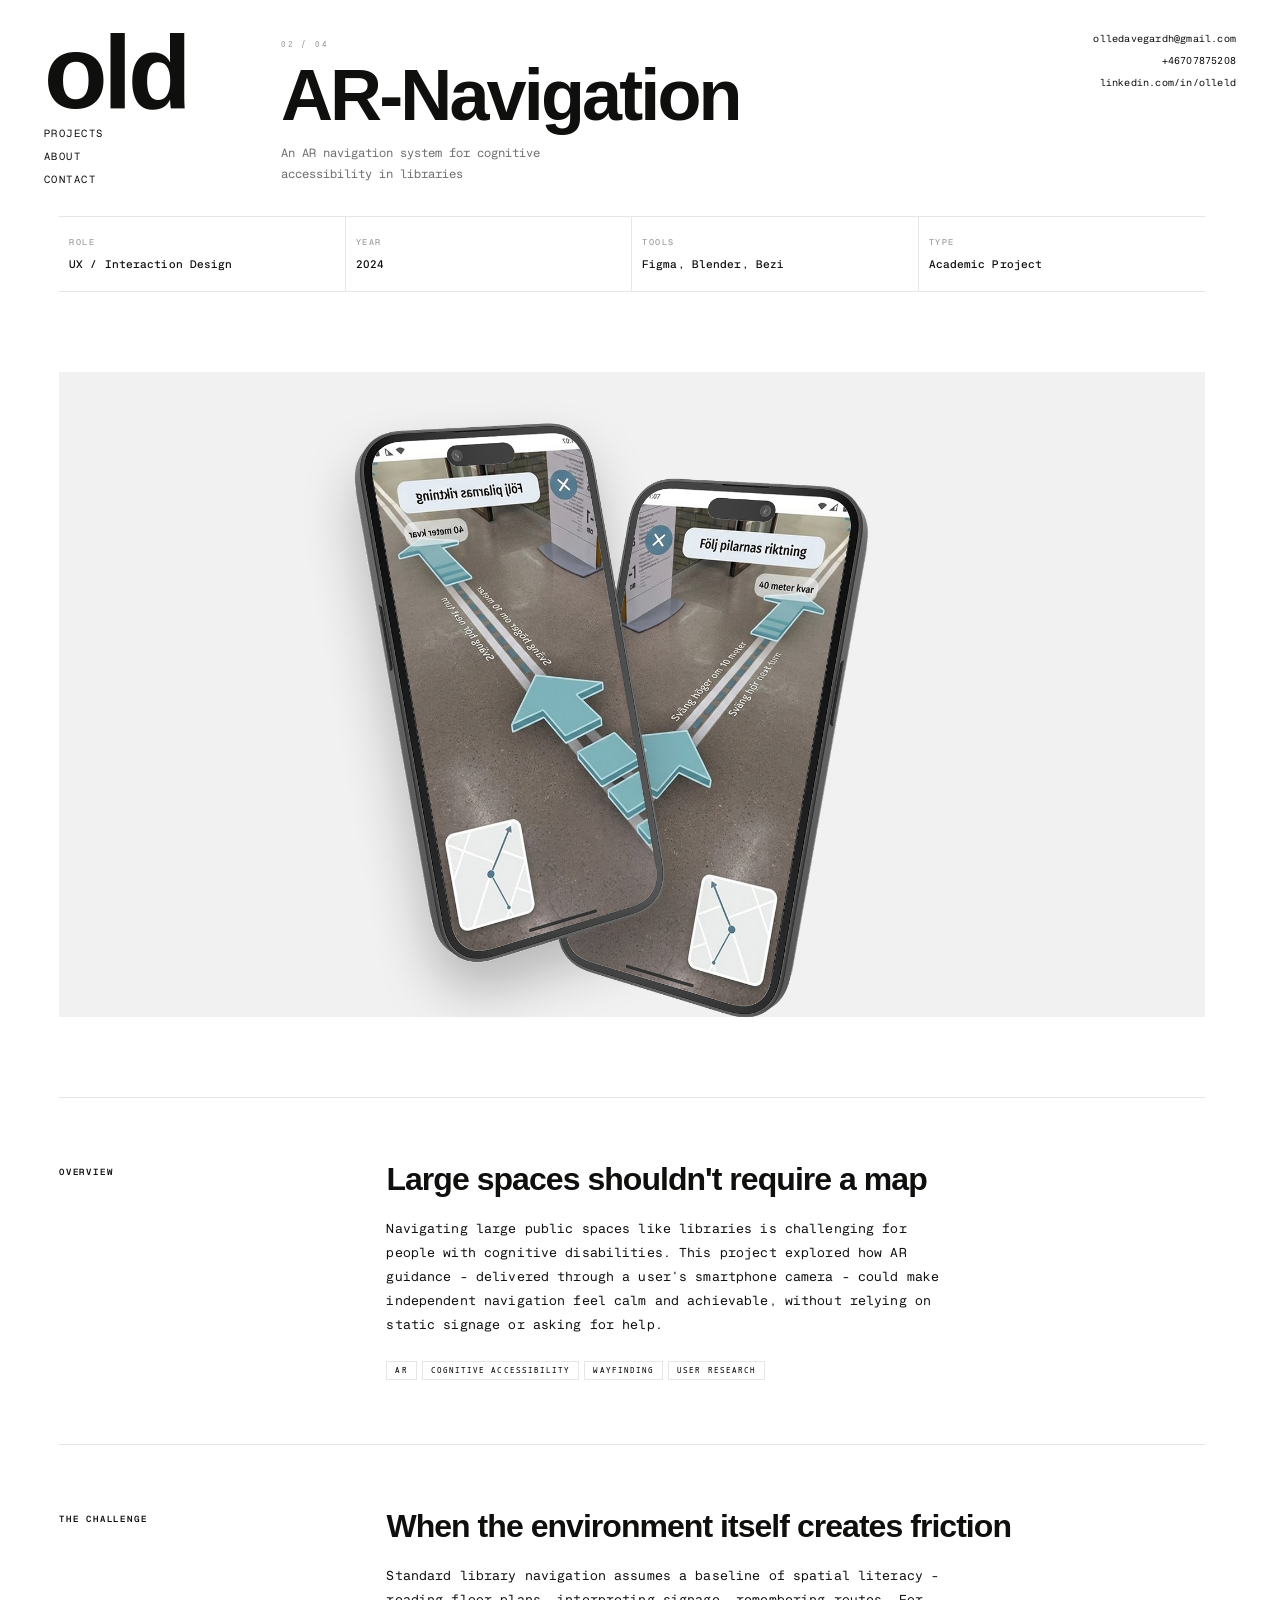
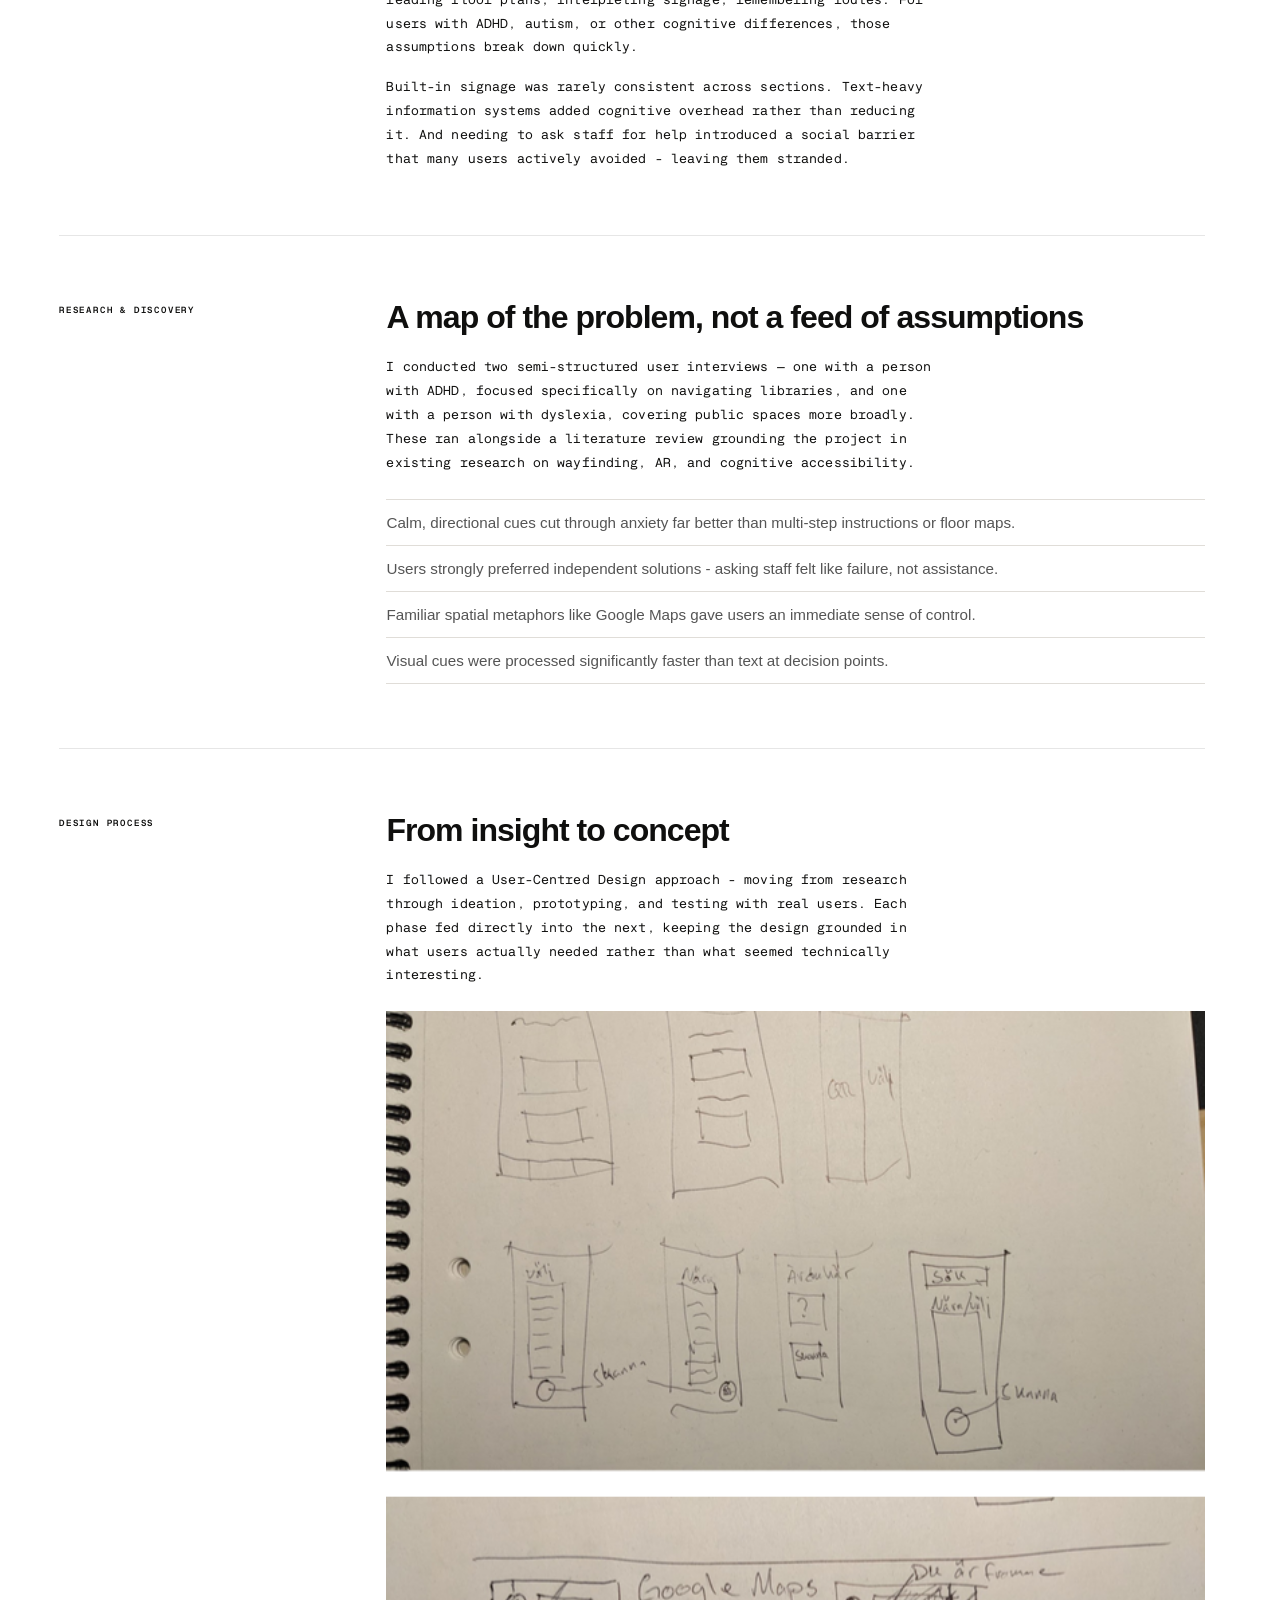
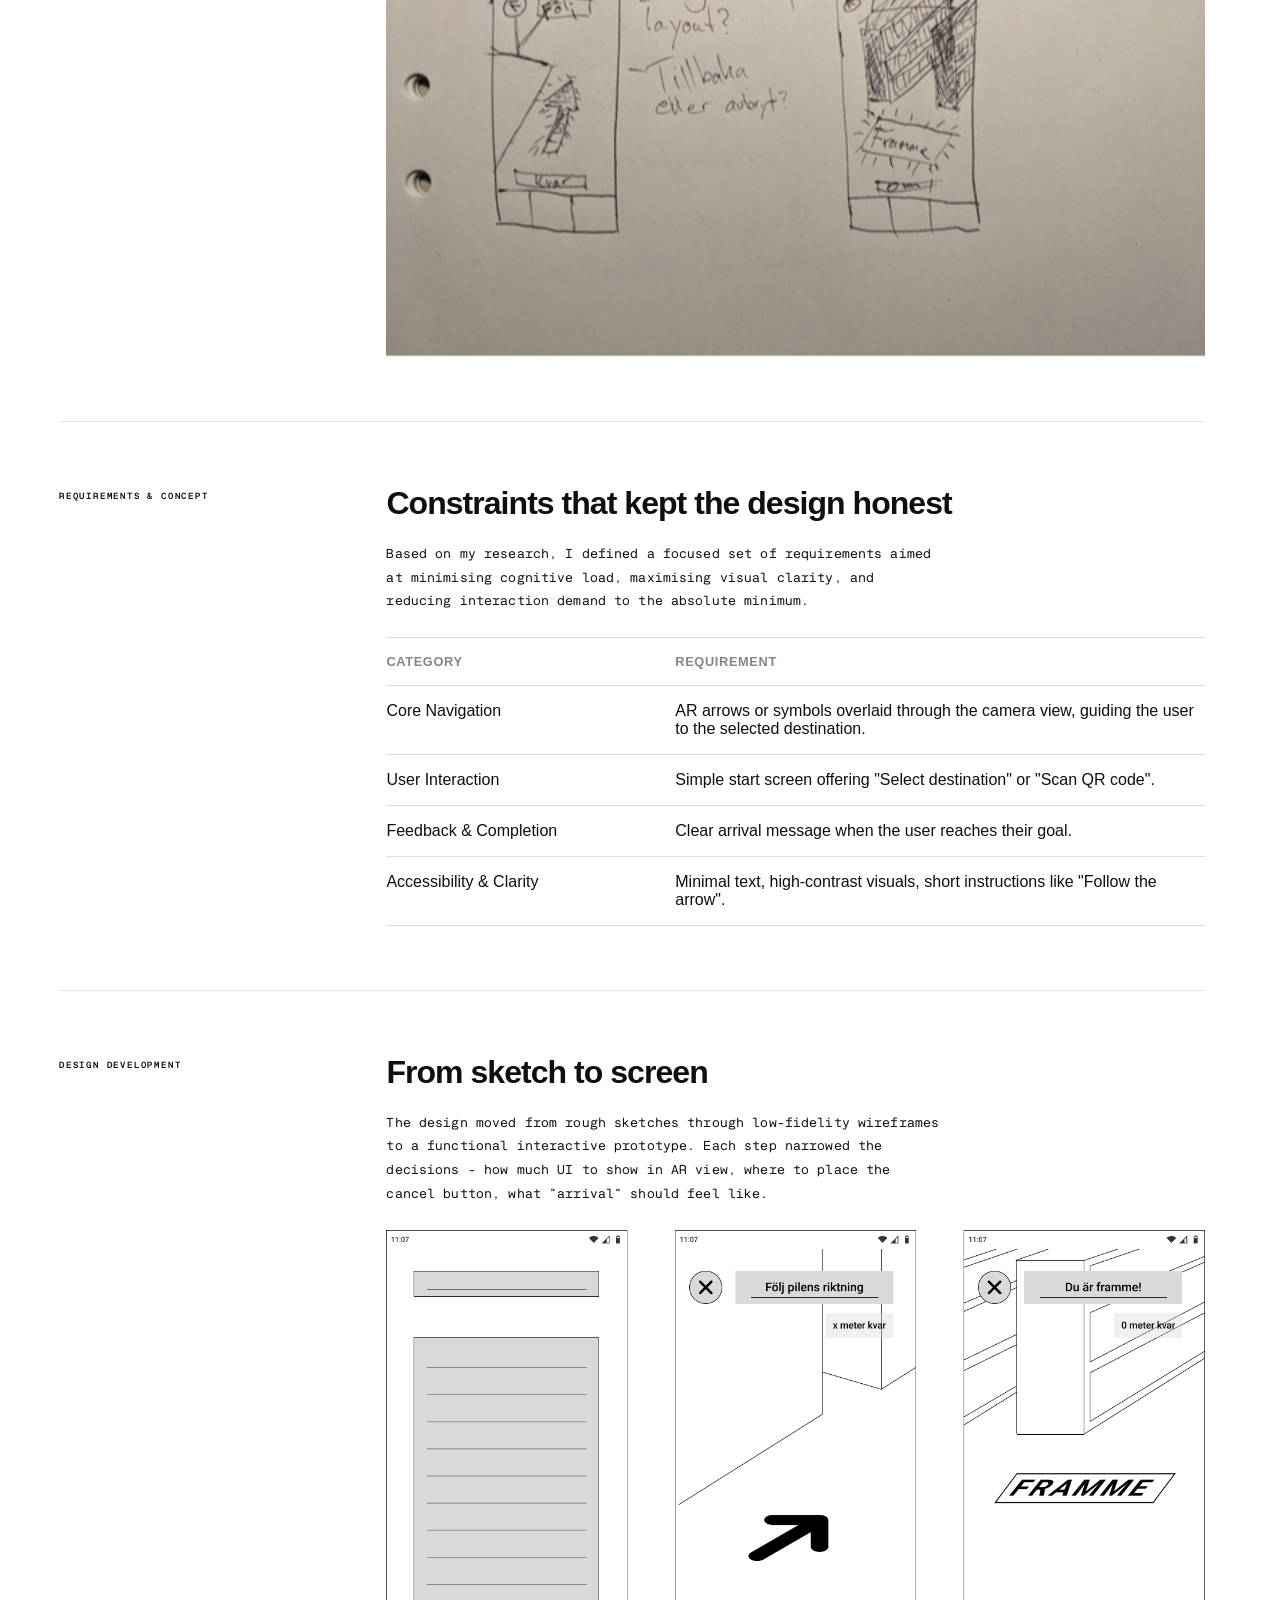
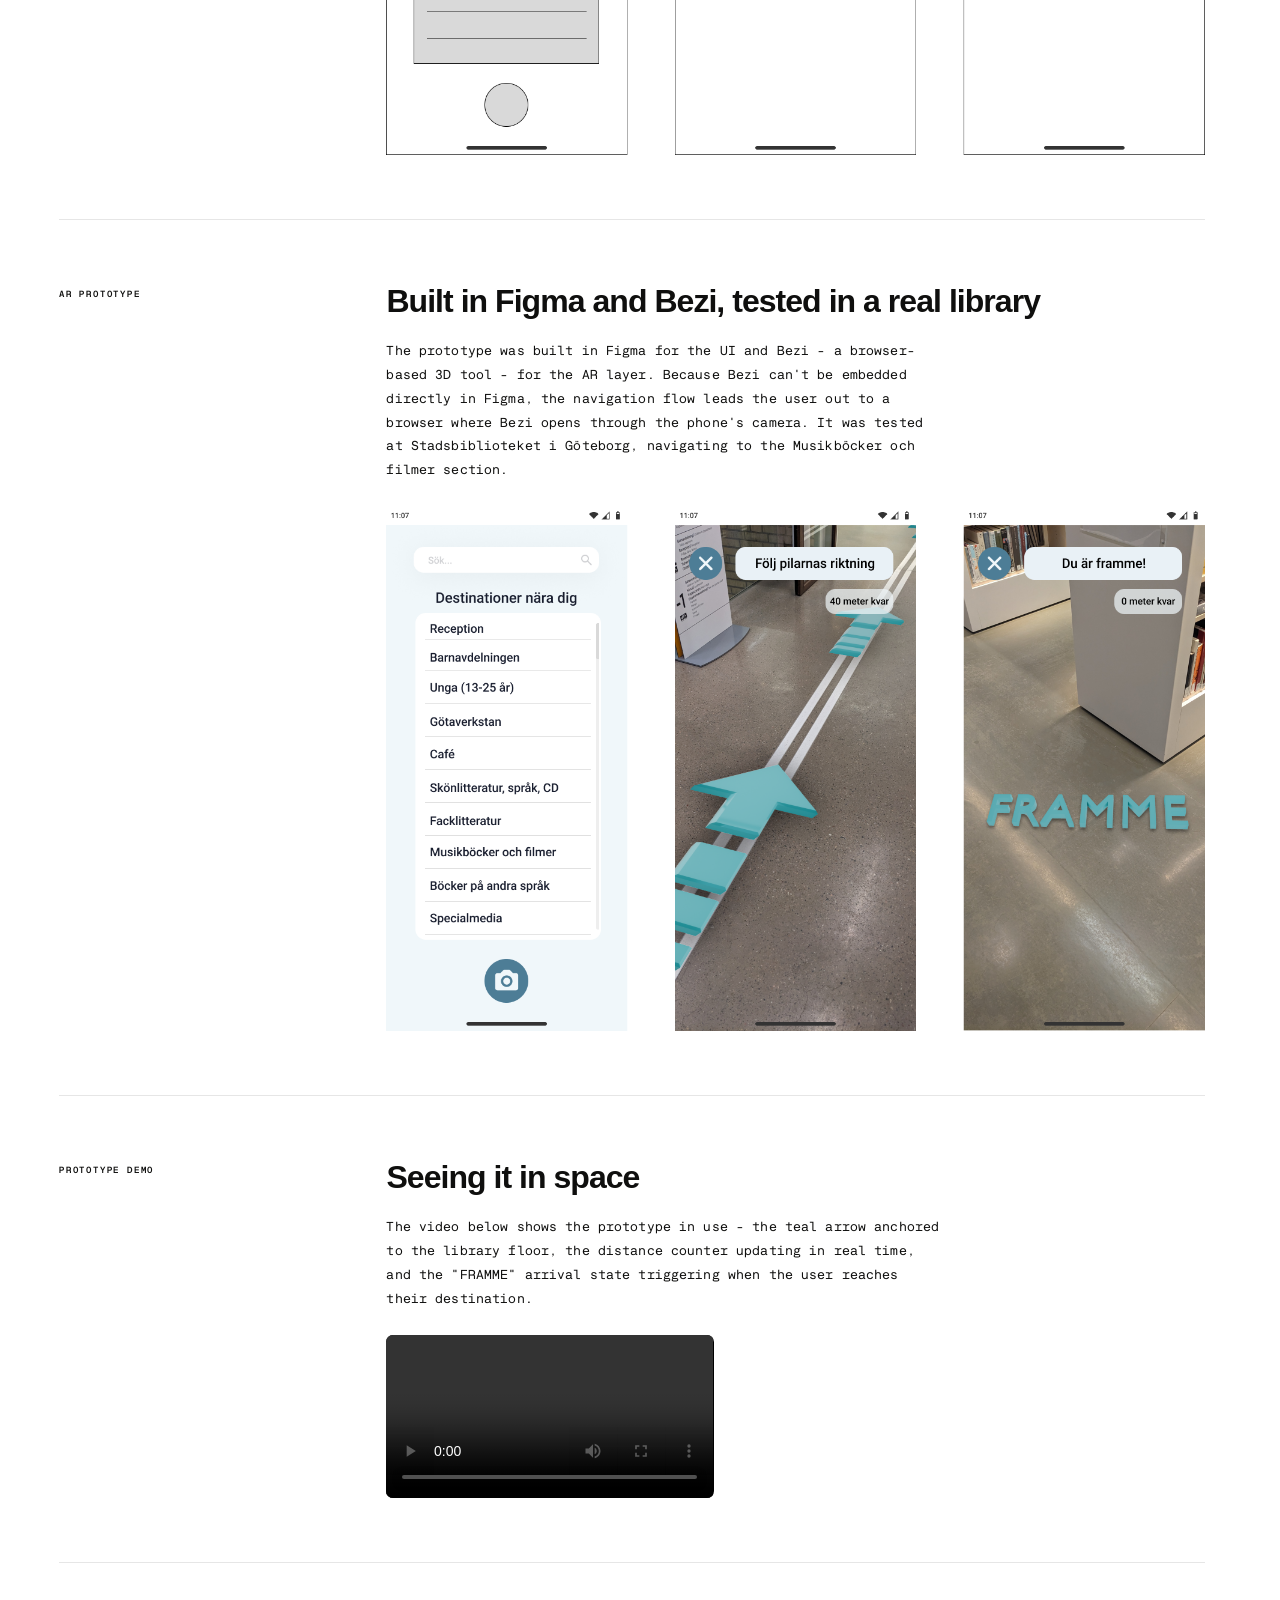
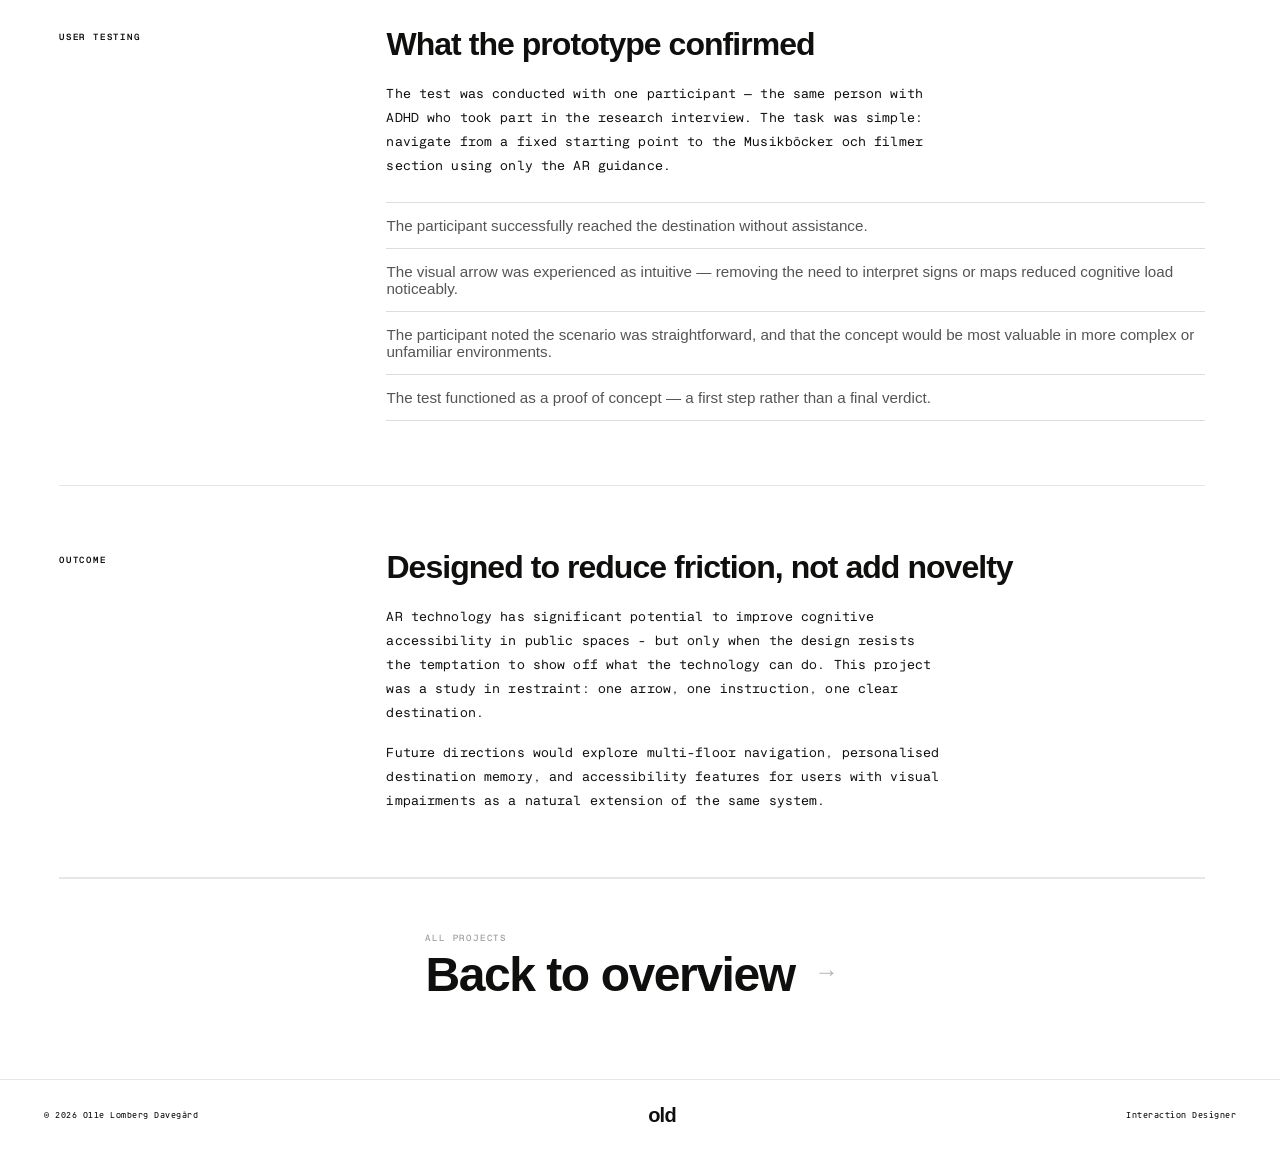
==== commit 062cd138: "project changes" ====
--- a/projects/ar-navigation/index.html
+++ b/projects/ar-navigation/index.html
@@ -1,158 +1,282 @@
 <!DOCTYPE html>
 <html lang="en">
+
 <head>
-  <meta charset="UTF-8"/>
-  <meta name="viewport" content="width=device-width, initial-scale=1.0"/>
-  <title>AR-Navigation — Olle Lomberg Davegård</title>
-  <link rel="stylesheet" href="https://api.fontshare.com/v2/css?f[]=chillax@700,600&f[]=clash-display@400,500,600&display=swap"/>
-  <link rel="stylesheet" href="../../shared/project.css"/>
+  <meta charset="UTF-8" />
+  <meta name="viewport" content="width=device-width, initial-scale=1.0" />
+  <title>AR-Navigation - Olle Lomberg Davegård</title>
+  <link rel="stylesheet"
+    href="https://api.fontshare.com/v2/css?f[]=chillax@700,600&f[]=clash-display@400,500,600&display=swap" />
+  <link rel="stylesheet" href="../../shared/project.css" />
 </head>
+
 <body>
 
-<div class="prog" id="prog"></div>
-<header id="siteHeader">
-  <div class="header-top">
-    <div class="header-left-col">
-      <a href="../../index.html" class="wordmark">old</a>
-      <nav>
-        <a href="../../index.html#projects" class="nav-link" data-text="Projects">Projects</a>
-        <a href="../../index.html#about" class="nav-link" data-text="About">About</a>
-        <a href="#" class="nav-link" data-text="Contact" id="contactLink">Contact</a>
-      </nav>
+  <div class="prog" id="prog"></div>
+  <header id="siteHeader">
+    <div class="header-top">
+      <div class="header-left-col">
+        <a href="../../index.html" class="wordmark">old</a>
+        <nav>
+          <a href="../../index.html#projects" class="nav-link" data-text="Projects">Projects</a>
+          <a href="../../index.html#about" class="nav-link" data-text="About">About</a>
+          <a href="#" class="nav-link" data-text="Contact" id="contactLink">Contact</a>
+        </nav>
+      </div>
+      <div class="header-right">
+        <div class="contact-block" id="cBlock">
+          <a href="mailto:olledavegardh@gmail.com" data-text="olledavegardh@gmail.com">olledavegardh@gmail.com</a>
+          <a href="tel:+46707875208" data-text="+46707875208">+46707875208</a>
+          <a href="https://linkedin.com/in/olleld" target="_blank"
+            data-text="linkedin.com/in/olleld">linkedin.com/in/olleld</a>
+        </div>
+      </div>
     </div>
-    <div class="header-right">
-      <div class="contact-block" id="cBlock">
-        <a href="mailto:olledavegardh@gmail.com" data-text="olledavegardh@gmail.com">olledavegardh@gmail.com</a>
-        <a href="tel:+46707875208" data-text="+46707875208">+46707875208</a>
-        <a href="https://linkedin.com/in/olleld" target="_blank" data-text="linkedin.com/in/olleld">linkedin.com/in/olleld</a>
+  </header>
+
+  <main>
+    <div class="main-inner">
+      <div class="main-left"></div>
+      <div class="main-right">
+        <div class="project-num">02 / 04</div>
+        <div class="project-title">AR-Navigation</div>
+        <div class="project-tagline">An AR navigation system for cognitive accessibility in libraries</div>
+      </div>
+      <div class="full-width">
+        <div class="info-bar">
+          <div class="info-item">
+            <div class="info-label">Role</div>
+            <div class="info-value">UX / Interaction Design</div>
+          </div>
+          <div class="info-item">
+            <div class="info-label">Year</div>
+            <div class="info-value">2024</div>
+          </div>
+          <div class="info-item">
+            <div class="info-label">Tools</div>
+            <div class="info-value">Figma, Blender, Bezi</div>
+          </div>
+          <div class="info-item">
+            <div class="info-label">Type</div>
+            <div class="info-value">Academic Project</div>
+          </div>
+        </div>
+
+        <div class="hero-img">
+          <img src="img/hero.png" alt="AR-Navigation hero" loading="lazy">
+        </div>
+
+        <!-- OVERVIEW -->
+        <div class="content-section">
+          <div class="section-label">Overview</div>
+          <div class="section-body">
+            <h3>Large spaces shouldn't require a map</h3>
+            <p>Navigating large public spaces like libraries is challenging for people with cognitive disabilities. This
+              project explored how AR guidance - delivered through a user's smartphone camera - could make independent
+              navigation feel calm and achievable, without relying on static signage or asking for help.</p>
+            <div class="tag-row">
+              <span class="tag">AR</span>
+              <span class="tag">Cognitive Accessibility</span>
+              <span class="tag">Wayfinding</span>
+              <span class="tag">User Research</span>
+            </div>
+          </div>
+        </div>
+
+        <!-- THE CHALLENGE -->
+        <div class="content-section">
+          <div class="section-label">The Challenge</div>
+          <div class="section-body">
+            <h3>When the environment itself creates friction</h3>
+            <p>Standard library navigation assumes a baseline of spatial literacy - reading floor plans, interpreting
+              signage, remembering routes. For users with ADHD, autism, or other cognitive differences, those
+              assumptions break down quickly.</p>
+            <p>Built-in signage was rarely consistent across sections. Text-heavy information systems added cognitive
+              overhead rather than reducing it. And needing to ask staff for help introduced a social barrier that many
+              users actively avoided - leaving them stranded.</p>
+          </div>
+        </div>
+
+        <!-- RESEARCH & DISCOVERY -->
+        <div class="content-section">
+          <div class="section-label">Research & Discovery</div>
+          <div class="section-body">
+            <h3>A map of the problem, not a feed of assumptions</h3>
+            <p>I conducted two semi-structured user interviews — one with a person with ADHD, focused specifically on
+              navigating libraries, and one with a person with dyslexia, covering public spaces more broadly. These ran
+              alongside a literature review grounding the project in existing research on wayfinding, AR, and cognitive
+              accessibility.</p>
+
+            <div class="insight-block">
+              <div class="insight-item">Calm, directional cues cut through anxiety far better than multi-step
+                instructions or floor maps.</div>
+              <div class="insight-item">Users strongly preferred independent solutions - asking staff felt like failure,
+                not assistance.</div>
+              <div class="insight-item">Familiar spatial metaphors like Google Maps gave users an immediate sense of
+                control.</div>
+              <div class="insight-item">Visual cues were processed significantly faster than text at decision points.
+              </div>
+            </div>
+          </div>
+        </div>
+
+        <!-- DESIGN PROCESS -->
+        <div class="content-section">
+          <div class="section-label">Design Process</div>
+          <div class="section-body">
+            <h3>From insight to concept</h3>
+            <p>I followed a User-Centred Design approach - moving from research through ideation, prototyping, and
+              testing with real users. Each phase fed directly into the next, keeping the design grounded in what users
+              actually needed rather than what seemed technically interesting.</p>
+            <div class="img-block img-block--natural" style="margin-top: 24px;">
+              <img src="img/sketches.png" alt="Early sketches exploring navigation UI concepts" loading="lazy">
+            </div>
+          </div>
+        </div>
+
+        <!-- REQUIREMENTS & CONCEPT -->
+        <div class="content-section">
+          <div class="section-label">Requirements & Concept</div>
+          <div class="section-body">
+            <h3>Constraints that kept the design honest</h3>
+            <p>Based on my research, I defined a focused set of requirements aimed at minimising cognitive load,
+              maximising visual clarity, and reducing interaction demand to the absolute minimum.</p>
+            <div class="req-table">
+              <div class="req-row req-row--header">
+                <div class="req-cell">Category</div>
+                <div class="req-cell">Requirement</div>
+              </div>
+              <div class="req-row">
+                <div class="req-cell">Core Navigation</div>
+                <div class="req-cell">AR arrows or symbols overlaid through the camera view, guiding the user to the
+                  selected destination.</div>
+              </div>
+              <div class="req-row">
+                <div class="req-cell">User Interaction</div>
+                <div class="req-cell">Simple start screen offering "Select destination" or "Scan QR code".</div>
+              </div>
+              <div class="req-row">
+                <div class="req-cell">Feedback & Completion</div>
+                <div class="req-cell">Clear arrival message when the user reaches their goal.</div>
+              </div>
+              <div class="req-row">
+                <div class="req-cell">Accessibility & Clarity</div>
+                <div class="req-cell">Minimal text, high-contrast visuals, short instructions like "Follow the arrow".
+                </div>
+              </div>
+            </div>
+          </div>
+        </div>
+
+        <!-- DESIGN DEVELOPMENT -->
+        <div class="content-section">
+          <div class="section-label">Design Development</div>
+          <div class="section-body">
+            <h3>From sketch to screen</h3>
+            <p>The design moved from rough sketches through low-fidelity wireframes to a functional interactive
+              prototype. Each step narrowed the decisions - how much UI to show in AR view, where to place the cancel
+              button, what "arrival" should feel like.</p>
+            <div class="img-block img-block--natural" style="margin-top: 24px;">
+              <img src="img/wireframes.png" alt="Low-fidelity wireframes of the three core app states" loading="lazy">
+            </div>
+          </div>
+        </div>
+
+        <!-- AR PROTOTYPE -->
+        <div class="content-section">
+          <div class="section-label">AR Prototype</div>
+          <div class="section-body">
+            <h3>Built in Figma and Bezi, tested in a real library</h3>
+            <p>The prototype was built in Figma for the UI and Bezi - a browser-based 3D tool - for the AR layer.
+              Because Bezi can't be embedded directly in Figma, the navigation flow leads the user out to a browser
+              where Bezi opens through the phone's camera. It was tested at Stadsbiblioteket i Göteborg, navigating to
+              the Musikböcker och filmer section.</p>
+            <div class="img-block img-block--natural" style="margin-top: 24px;">
+              <img src="img/mockups.png"
+                alt="AR prototype running in the library - destination list, navigation arrow, and arrival state"
+                loading="lazy">
+            </div>
+          </div>
+        </div>
+
+        <!-- PROTOTYPE DEMO -->
+        <div class="content-section">
+          <div class="section-label">Prototype Demo</div>
+          <div class="section-body">
+            <h3>Seeing it in space</h3>
+            <p>The video below shows the prototype in use - the teal arrow anchored to the library floor, the distance
+              counter updating in real time, and the "FRAMME" arrival state triggering when the user reaches their
+              destination.</p>
+            <div class="video-block" style="margin-top: 24px;">
+              <video src="img/ar-demo.mp4" controls playsinline
+                style="width: 40%; border-radius: 7px; display: block;">
+              </video>
+            </div>
+          </div>
+        </div>
+
+        <!-- USER TESTING -->
+        <div class="content-section">
+          <div class="section-label">User Testing</div>
+          <div class="section-body">
+            <h3>What the prototype confirmed</h3>
+            <p>The test was conducted with one participant — the same person with ADHD who took part in the research
+              interview. The task was simple: navigate from a fixed starting point to the Musikböcker och filmer section
+              using only the AR guidance.</p>
+
+            <div class="insight-block">
+              <div class="insight-item">The participant successfully reached the destination without assistance.</div>
+              <div class="insight-item">The visual arrow was experienced as intuitive — removing the need to interpret
+                signs or maps reduced cognitive load noticeably.</div>
+              <div class="insight-item">The participant noted the scenario was straightforward, and that the concept
+                would be most valuable in more complex or unfamiliar environments.</div>
+              <div class="insight-item">The test functioned as a proof of concept — a first step rather than a final
+                verdict.</div>
+            </div>
+          </div>
+        </div>
+
+        <!-- OUTCOME -->
+        <div class="content-section">
+          <div class="section-label">Outcome</div>
+          <div class="section-body">
+            <h3>Designed to reduce friction, not add novelty</h3>
+            <p>AR technology has significant potential to improve cognitive accessibility in public spaces - but only
+              when the design resists the temptation to show off what the technology can do. This project was a study in
+              restraint: one arrow, one instruction, one clear destination.</p>
+            <p>Future directions would explore multi-floor navigation, personalised destination memory, and
+              accessibility features for users with visual impairments as a natural extension of the same system.</p>
+          </div>
+        </div>
+
+        <a href="../../index.html#projects" class="next-project">
+          <div>
+            <div class="next-label">All projects</div>
+            <div class="next-title">Back to overview</div>
+          </div>
+          <div class="next-arrow">→</div>
+        </a>
+
       </div>
     </div>
-  </div>
-
-  <button class="hamburger" id="hamburger" aria-label="Menu">
-    <span></span>
-    <span></span>
-  </button>
-</header>
-
-<div class="mobile-nav" id="mobileNav">
-  <a href="../../index.html#projects" class="mobile-nav-link">Projects</a>
-  <a href="../../index.html#about" class="mobile-nav-link">About</a>
-  <a href="#" class="mobile-nav-link" id="mobileContactLink">Contact</a>
-</div>
-
-
-<main>
-  <div class="main-inner">
-    <div class="main-left"></div>
-    <div class="main-right">
-      <div class="project-num">01 / 04</div>
-      <div class="project-title">AR-Navigation</div>
-      <div class="project-tagline">An AR navigation system for cognitive accessibility in libraries</div>
+  </main>
+
+  <section class="mobile-contact">
+    <div class="mobile-contact-label">Contact</div>
+    <div class="mobile-contact-links">
+      <a href="mailto:olledavegardh@gmail.com">olledavegardh@gmail.com <span>↗</span></a>
+      <a href="tel:+46707875208">+46707875208 <span>↗</span></a>
+      <a href="https://linkedin.com/in/olleld" target="_blank">linkedin.com/in/olleld <span>↗</span></a>
     </div>
-    <div class="full-width">
-      <div class="info-bar">
-        <div class="info-item">
-          <div class="info-label">Role</div>
-          <div class="info-value">UX / Interaction Design</div>
-        </div>
-        <div class="info-item">
-          <div class="info-label">Year</div>
-          <div class="info-value">2024</div>
-        </div>
-        <div class="info-item">
-          <div class="info-label">Tools</div>
-          <div class="info-value">Figma, Blender, Unity</div>
-        </div>
-        <div class="info-item">
-          <div class="info-label">Type</div>
-          <div class="info-value">Academic Project</div>
-        </div>
-      </div>
-
-      <div class="hero-img">
-        <img src="img/hero.png" alt="AR-Navigation hero">
-      </div>
-
-      <div class="content-section">
-        <div class="section-label">Overview</div>
-        <div class="section-body">
-          <h3>Navigating complex spaces with clarity</h3>
-          <p>Libraries are rich environments, but for people with cognitive disabilities, the density of shelving systems, signage, and floor layouts can make independent navigation difficult. This project explored how augmented reality could act as a calm, non-intrusive guide through space.</p>
-          <p>The goal was not to build a flashy AR experience — it was to reduce cognitive load and anxiety, and to do it in a way that felt gentle and empowering rather than clinical.</p>
-          <div class="tag-row">
-            <span class="tag">AR</span>
-            <span class="tag">Cognitive Accessibility</span>
-            <span class="tag">Wayfinding</span>
-            <span class="tag">User Research</span>
-          </div>
-        </div>
-      </div>
-
-      <div class="content-section">
-        <div class="section-label">Research</div>
-        <div class="section-body">
-          <h3>Understanding who we were designing for</h3>
-          <p>The research phase involved interviews with library staff and secondary research into wayfinding challenges for users with ADHD, autism, and other cognitive differences. Key insights included a strong preference for visual cues over text, the importance of minimizing decision points, and the anxiety caused by asking for help.</p>
-          <p>Competitive analysis looked at existing accessible wayfinding systems — most were screen-based kiosks that required interaction rather than passive guidance.</p>
-          <div class="img-block">
-            <span class="img-block-ph">Research / Insights</span>
-          </div>
-        </div>
-      </div>
-
-      <div class="content-section">
-        <div class="section-label">Design</div>
-        <div class="section-body">
-          <h3>Calm, ambient, always a step ahead</h3>
-          <p>The UI was designed to be as invisible as possible — directional arrows anchored to floor level, a soft color system tied to library sections, and subtle audio cues for confirmation. No maps, no complex menus. Just the next step.</p>
-          <p>Multiple iterations were tested against a paper prototype of the library floor. Color contrast, arrow sizing, and interaction density were all refined based on feedback from testing sessions.</p>
-          <div class="img-block--half">
-            <div><span class="img-block-ph">Wireframes</span></div>
-            <div><span class="img-block-ph">UI Screens</span></div>
-          </div>
-          <div class="img-block" style="margin-top:2px;">
-            <span class="img-block-ph">AR Environment Mockup</span>
-          </div>
-        </div>
-      </div>
-
-      <div class="content-section">
-        <div class="section-label">Outcome</div>
-        <div class="section-body">
-          <h3>What we learned</h3>
-          <p>User testing revealed that the directional cue system significantly reduced the time users spent hesitating at decision points. Participants responded positively to the low-contrast, ambient visual language — one described it as "like the library is quietly helping you."</p>
-          <p>The project surfaced a wider question about how AR can support rather than overwhelm — a direction I'd like to continue exploring in future work.</p>
-        </div>
-      </div>
-
-      <a href="../originstory/index.html" class="next-project">
-        <div>
-          <div class="next-label">Next project</div>
-          <div class="next-title">OriginStory</div>
-        </div>
-        <div class="next-arrow">→</div>
-      </a>
-
-    </div>
-  </div>
-</main>
-
-<section class="mobile-contact">
-  <div class="mobile-contact-label">Contact</div>
-  <div class="mobile-contact-links">
-    <a href="mailto:olledavegardh@gmail.com">olledavegardh@gmail.com <span>↗</span></a>
-    <a href="tel:+46707875208">+46707875208 <span>↗</span></a>
-    <a href="https://linkedin.com/in/olleld" target="_blank">linkedin.com/in/olleld <span>↗</span></a>
-  </div>
-</section>
-
-<footer>
-  <span>© 2026 Olle Lomberg Davegård</span>
-  <div class="footer-wm">old</div>
-  <span style="text-align:right;">Interaction Designer</span>
-</footer>
-
-<script src="../../shared/project.js"></script>
+  </section>
+
+  <footer>
+    <span>© 2026 Olle Lomberg Davegård</span>
+    <div class="footer-wm">old</div>
+    <span style="text-align:right;">Interaction Designer</span>
+  </footer>
+
+  <script src="../../shared/project.js"></script>
 </body>
-</html>
+
+</html>
--- a/shared/project.css
+++ b/shared/project.css
@@ -3,26 +3,31 @@
   src: url('../../assets/fonts/RetorikaMono/RetorikaMono-Regular.otf') format('opentype');
   font-weight: 400;
 }
+
 @font-face {
   font-family: 'RetorikaMono';
   src: url('../../assets/fonts/RetorikaMono/RetorikaMono-Medium.otf') format('opentype');
   font-weight: 500;
 }
+
 @font-face {
   font-family: 'RetorikaMono';
   src: url('../../assets/fonts/RetorikaMono/RetorikaMono-Semibold.otf') format('opentype');
   font-weight: 600;
 }
+
 @font-face {
   font-family: 'RetorikaMono';
   src: url('../../assets/fonts/RetorikaMono/RetorikaMono-Bold.otf') format('opentype');
   font-weight: 700;
 }
+
 @font-face {
   font-family: 'Agave';
   src: url('../../assets/fonts/Agave/Agave-Regular.ttf') format('truetype');
   font-weight: 400;
 }
+
 @font-face {
   font-family: 'Agave';
   src: url('../../assets/fonts/Agave/Agave-Bold.ttf') format('truetype');
@@ -36,13 +41,17 @@
   --border: rgba(15, 15, 14, 0.1);
 }
 
-*, *::before, *::after {
+*,
+*::before,
+*::after {
   box-sizing: border-box;
   margin: 0;
   padding: 0;
 }
 
-html { scroll-behavior: smooth; }
+html {
+  scroll-behavior: smooth;
+}
 
 body {
   font-family: 'Clash Display', sans-serif;
@@ -53,7 +62,8 @@
 
 .prog {
   position: fixed;
-  top: 0; left: 0;
+  top: 0;
+  left: 0;
   height: 1px;
   background: var(--text);
   z-index: 9999;
@@ -65,7 +75,9 @@
 /* ── HEADER ─── */
 header {
   position: fixed;
-  top: 0; left: 0; right: 0;
+  top: 0;
+  left: 0;
+  right: 0;
   z-index: 100;
   padding: 28px 44px 0;
 }
@@ -124,9 +136,13 @@
   pointer-events: none;
 }
 
-.nav-link::after { display: none; }
-
-.nav-link:hover { font-weight: 700; }
+.nav-link::after {
+  display: none;
+}
+
+.nav-link:hover {
+  font-weight: 700;
+}
 
 .back-link {
   font-family: 'RetorikaMono', monospace;
@@ -153,10 +169,89 @@
   pointer-events: none;
 }
 
-.back-link:hover { font-weight: 700; }
-
-.back-link svg { transition: transform .2s; }
-.back-link:hover svg { transform: translateX(-3px); }
+.back-link:hover {
+  font-weight: 700;
+}
+
+.back-link svg {
+  transition: transform .2s;
+}
+
+.back-link:hover svg {
+  transform: translateX(-3px);
+}
+
+
+
+
+
+
+
+
+
+
+/* ── ENHANCING UX ── */
+.ux-grid {
+  display: grid;
+  grid-template-columns: 1fr 1fr;
+  gap: 20px;
+  margin-top: 32px;
+  grid-column: 1 / -1;
+  /* ← add this */
+}
+
+.ux-item {
+  display: flex;
+  flex-direction: column;
+  gap: 16px;
+}
+
+.ux-tag {
+  font-family: 'RetorikaMono', monospace;
+  font-size: 10px;
+  font-weight: 600;
+  letter-spacing: 0.14em;
+  text-transform: uppercase;
+  color: var(--text);
+}
+
+.ux-body {
+  font-family: 'RetorikaMono', monospace;
+  font-size: 12px;
+  font-weight: 400;
+  line-height: 1.84;
+  color: var(--text);
+  letter-spacing: 0.02em;
+}
+
+.ux-media {
+  overflow: hidden;
+  border-radius: 7px;
+  background: #f0eeea;
+}
+
+.ux-media img {
+  width: 100%;
+  display: block;
+}
+
+@media (max-width: 700px) {
+  .ux-grid {
+    grid-template-columns: 1fr;
+  }
+}
+
+
+
+
+
+
+
+
+
+
+
+
 
 /* ── CONTACT BLOCK ─── */
 .header-right {
@@ -181,23 +276,52 @@
   pointer-events: none;
 }
 
-.contact-block.flash::after { animation: cBorder .9s ease forwards; }
+.contact-block.flash::after {
+  animation: cBorder .9s ease forwards;
+}
 
 @keyframes cBorder {
-  0%   { opacity: 0; }
-  12%  { opacity: 1; }
-  70%  { opacity: 1; }
-  100% { opacity: 0; }
-}
-
-.contact-block.flash a { animation: cText .5s ease forwards; }
-.contact-block.flash a:nth-child(2) { animation-delay: .07s; }
-.contact-block.flash a:nth-child(3) { animation-delay: .14s; }
+  0% {
+    opacity: 0;
+  }
+
+  12% {
+    opacity: 1;
+  }
+
+  70% {
+    opacity: 1;
+  }
+
+  100% {
+    opacity: 0;
+  }
+}
+
+.contact-block.flash a {
+  animation: cText .5s ease forwards;
+}
+
+.contact-block.flash a:nth-child(2) {
+  animation-delay: .07s;
+}
+
+.contact-block.flash a:nth-child(3) {
+  animation-delay: .14s;
+}
 
 @keyframes cText {
-  0%   { color: var(--text); }
-  40%  { color: var(--text); }
-  100% { color: var(--text); }
+  0% {
+    color: var(--text);
+  }
+
+  40% {
+    color: var(--text);
+  }
+
+  100% {
+    color: var(--text);
+  }
 }
 
 .contact-block a {
@@ -224,7 +348,9 @@
   pointer-events: none;
 }
 
-.contact-block a:hover { font-weight: 700; }
+.contact-block a:hover {
+  font-weight: 700;
+}
 
 /* ── HAMBURGER ─── */
 .hamburger {
@@ -237,7 +363,8 @@
   cursor: pointer;
   padding: 4px;
   position: absolute;
-  top: 28px; right: 20px;
+  top: 28px;
+  right: 20px;
   z-index: 200;
 }
 
@@ -250,8 +377,13 @@
   transform-origin: center;
 }
 
-.hamburger.open span:first-child { transform: translateY(3.75px) rotate(45deg); }
-.hamburger.open span:last-child  { transform: translateY(-3.75px) rotate(-45deg); }
+.hamburger.open span:first-child {
+  transform: translateY(3.75px) rotate(45deg);
+}
+
+.hamburger.open span:last-child {
+  transform: translateY(-3.75px) rotate(-45deg);
+}
 
 /* ── MOBILE NAV ─── */
 .mobile-nav {
@@ -284,10 +416,14 @@
   transition: opacity 0.2s;
 }
 
-.mobile-nav-link:hover { opacity: 0.4; }
+.mobile-nav-link:hover {
+  opacity: 0.4;
+}
 
 /* ── MAIN ─── */
-main { padding: 0; }
+main {
+  padding: 0;
+}
 
 .main-inner {
   max-width: 1250px;
@@ -298,8 +434,14 @@
   gap: 0 32px;
 }
 
-.main-left  { padding-right: 0; }
-.main-right { min-width: 0; padding-top: 16px; }
+.main-left {
+  padding-right: 0;
+}
+
+.main-right {
+  min-width: 0;
+  padding-top: 16px;
+}
 
 .project-num {
   font-family: 'Agave', monospace;
@@ -331,7 +473,9 @@
   margin-bottom: 32px;
 }
 
-.full-width { grid-column: 1 / -1; }
+.full-width {
+  grid-column: 1 / -1;
+}
 
 /* ── INFO BAR ─── */
 .info-bar {
@@ -347,7 +491,9 @@
   border-right: 1px solid var(--border);
 }
 
-.info-item:last-child { border-right: none; }
+.info-item:last-child {
+  border-right: none;
+}
 
 .info-label {
   font-family: 'RetorikaMono', monospace;
@@ -407,6 +553,59 @@
   height: auto;
   display: block;
 }
+
+
+
+
+
+/* Requirements table */
+.req-table {
+  width: 100%;
+  border-top: 1px solid var(--color-border, #e0ddd8);
+  margin-top: 24px;
+}
+
+.req-row {
+  display: grid;
+  grid-template-columns: 1fr 2fr;
+  border-bottom: 1px solid var(--color-border, #e0ddd8);
+  gap: 24px;
+  padding: 16px 0;
+}
+
+.req-row--header .req-cell {
+  font-weight: 600;
+  font-size: 0.8rem;
+  text-transform: uppercase;
+  letter-spacing: 0.05em;
+  opacity: 0.5;
+}
+
+/* Video block */
+.video-block video {
+  background: #000;
+}
+
+
+.insight-block {
+  margin-top: 24px;
+  border-top: 1px solid var(--color-border, #e0ddd8);
+}
+
+.insight-item {
+  padding: 14px 0;
+  border-bottom: 1px solid var(--color-border, #e0ddd8);
+  font-size: 0.95em;
+  color: var(--color-text-muted, #555);
+}
+
+
+
+
+
+
+
+
 
 /* ── CONTENT SECTIONS ─── */
 .content-section {
@@ -417,7 +616,9 @@
   border-top: 1px solid var(--border);
 }
 
-.content-section:last-of-type { border-bottom: 1px solid var(--border); }
+.content-section:last-of-type {
+  border-bottom: 1px solid var(--border);
+}
 
 .section-label {
   font-family: 'RetorikaMono', monospace;
@@ -449,7 +650,9 @@
   max-width: 560px;
 }
 
-.section-body p:last-of-type { margin-bottom: 0; }
+.section-body p:last-of-type {
+  margin-bottom: 0;
+}
 
 .section-full-img {
   grid-column: 1 / -1;
@@ -483,7 +686,7 @@
   margin-top: 32px;
 }
 
-.img-block--half > div {
+.img-block--half>div {
   aspect-ratio: 4/3;
   background: #E4E0D8;
   display: flex;
@@ -491,7 +694,9 @@
   justify-content: center;
 }
 
-.img-block--half > div:nth-child(2) { background: #DDD9D1; }
+.img-block--half>div:nth-child(2) {
+  background: #DDD9D1;
+}
 
 .img-block--natural {
   aspect-ratio: unset;
@@ -547,7 +752,9 @@
   border-top: 1px solid var(--border);
 }
 
-.next-project:hover .next-arrow { transform: translateX(6px); }
+.next-project:hover .next-arrow {
+  transform: translateX(6px);
+}
 
 .next-label {
   font-family: 'RetorikaMono', monospace;
@@ -585,7 +792,7 @@
   align-items: center;
 }
 
-footer > span {
+footer>span {
   font-family: 'Agave', monospace;
   font-size: 10px;
   font-weight: 400;
@@ -600,7 +807,9 @@
   letter-spacing: -0.04em;
 }
 
-.mobile-contact { display: none; }
+.mobile-contact {
+  display: none;
+}
 
 /* ── MOBILE ─── */
 @media (max-width: 700px) {
@@ -618,7 +827,9 @@
     padding: 20px;
   }
 
-  footer > span:last-child { display: none; }
+  footer>span:last-child {
+    display: none;
+  }
 
   .header-top {
     display: flex;
@@ -654,23 +865,47 @@
     letter-spacing: 0.1em;
   }
 
-  .header-right { display: none; }
-  .back-link    { display: none; }
-  .hamburger    { display: none; }
-  .mobile-nav   { display: none !important; }
+  .header-right {
+    display: none;
+  }
+
+  .back-link {
+    display: none;
+  }
+
+  .hamburger {
+    display: none;
+  }
+
+  .mobile-nav {
+    display: none !important;
+  }
 
   .main-inner {
     grid-template-columns: 1fr;
     padding: 0 20px;
   }
 
-  .main-left { display: none; }
-
-  .info-bar { grid-template-columns: 1fr 1fr; }
-
-  .info-item:nth-child(2) { border-right: none; }
-  .info-item:nth-child(3) { border-top: 1px solid var(--border); }
-  .info-item:nth-child(4) { border-top: 1px solid var(--border); border-right: none; }
+  .main-left {
+    display: none;
+  }
+
+  .info-bar {
+    grid-template-columns: 1fr 1fr;
+  }
+
+  .info-item:nth-child(2) {
+    border-right: none;
+  }
+
+  .info-item:nth-child(3) {
+    border-top: 1px solid var(--border);
+  }
+
+  .info-item:nth-child(4) {
+    border-top: 1px solid var(--border);
+    border-right: none;
+  }
 
   .content-section {
     grid-template-columns: 1fr;
@@ -678,7 +913,9 @@
     padding: 40px 0;
   }
 
-  .img-block--half { grid-template-columns: 1fr; }
+  .img-block--half {
+    grid-template-columns: 1fr;
+  }
 
   .mobile-contact {
     display: block;
@@ -696,7 +933,10 @@
     margin-bottom: 20px;
   }
 
-  .mobile-contact-links { display: flex; flex-direction: column; }
+  .mobile-contact-links {
+    display: flex;
+    flex-direction: column;
+  }
 
   .mobile-contact-links a {
     font-family: 'RetorikaMono', monospace;
@@ -712,8 +952,16 @@
     align-items: center;
   }
 
-  .mobile-contact-links a:first-child { border-top: 1px solid var(--border); }
-  .mobile-contact-links a:hover { font-weight: 700; }
-  .mobile-contact-links a span  { font-size: 16px; opacity: 0.3; }
-}
-
+  .mobile-contact-links a:first-child {
+    border-top: 1px solid var(--border);
+  }
+
+  .mobile-contact-links a:hover {
+    font-weight: 700;
+  }
+
+  .mobile-contact-links a span {
+    font-size: 16px;
+    opacity: 0.3;
+  }
+}
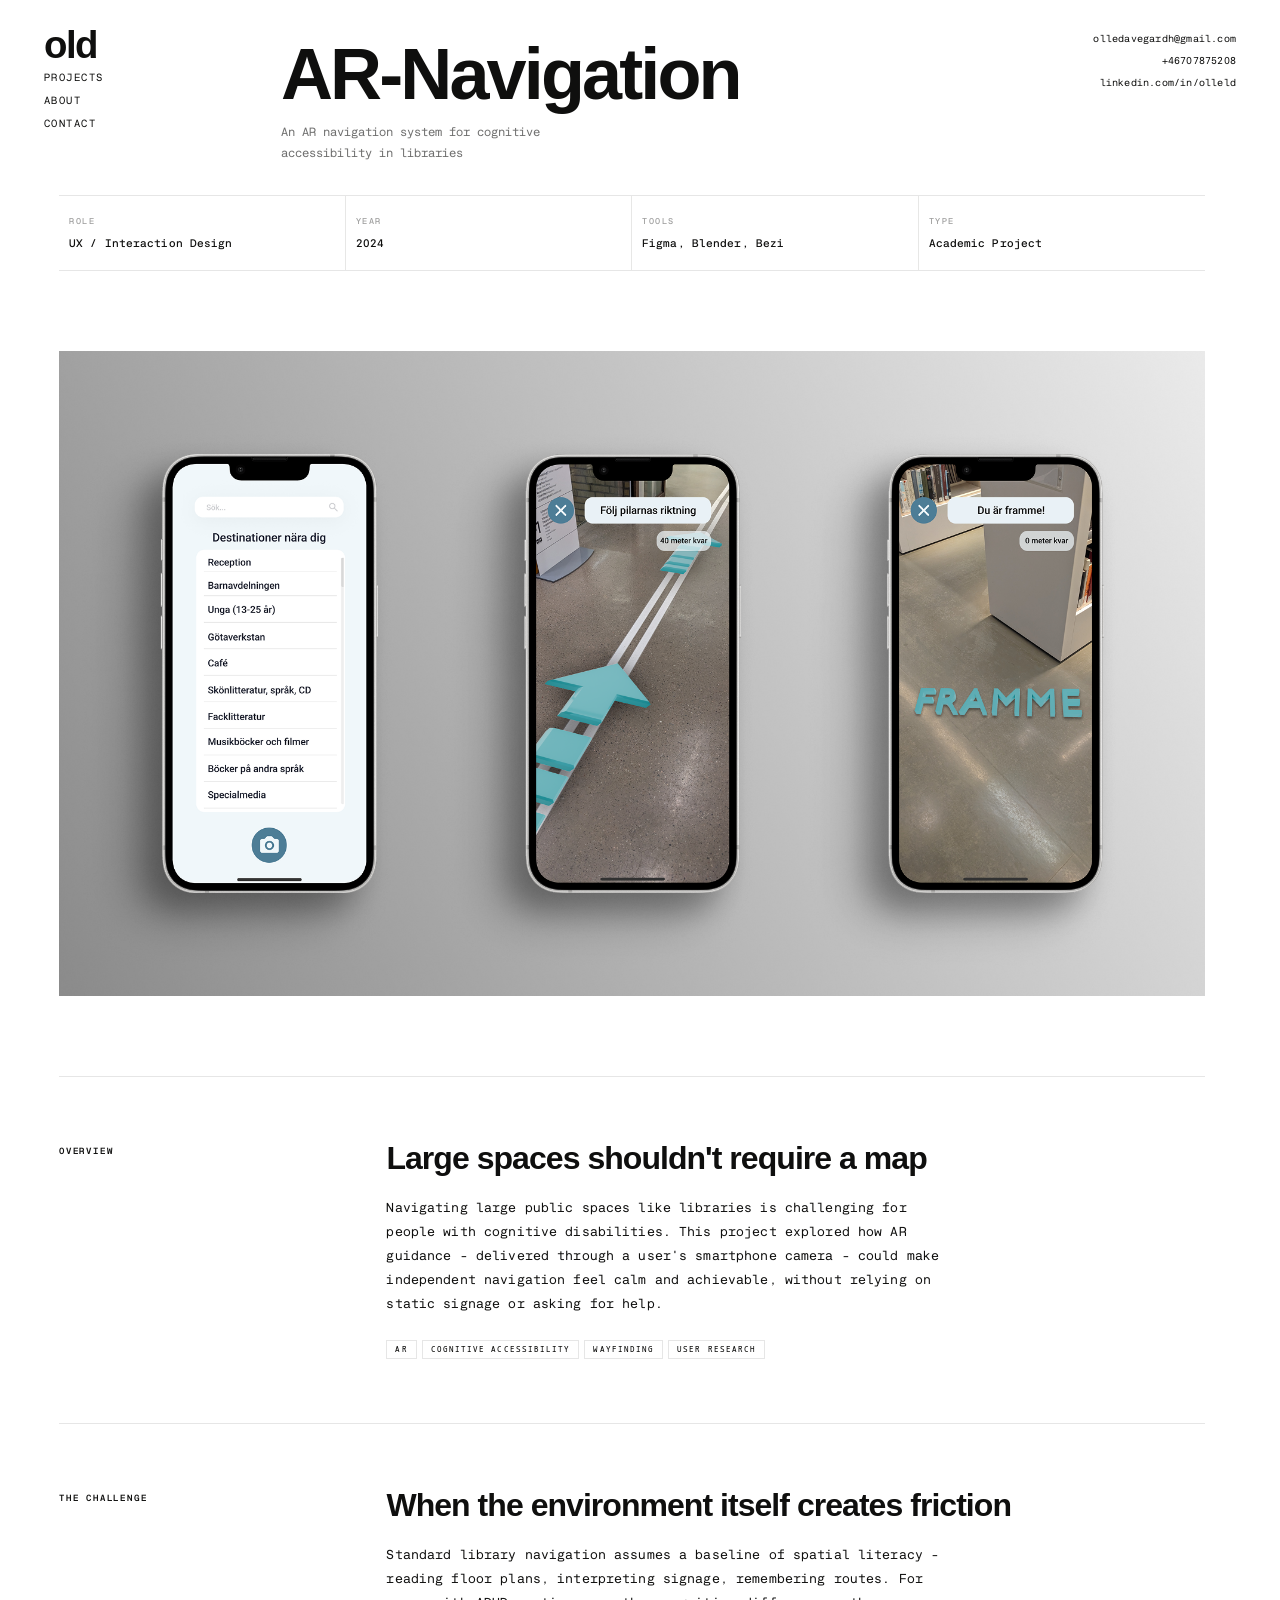
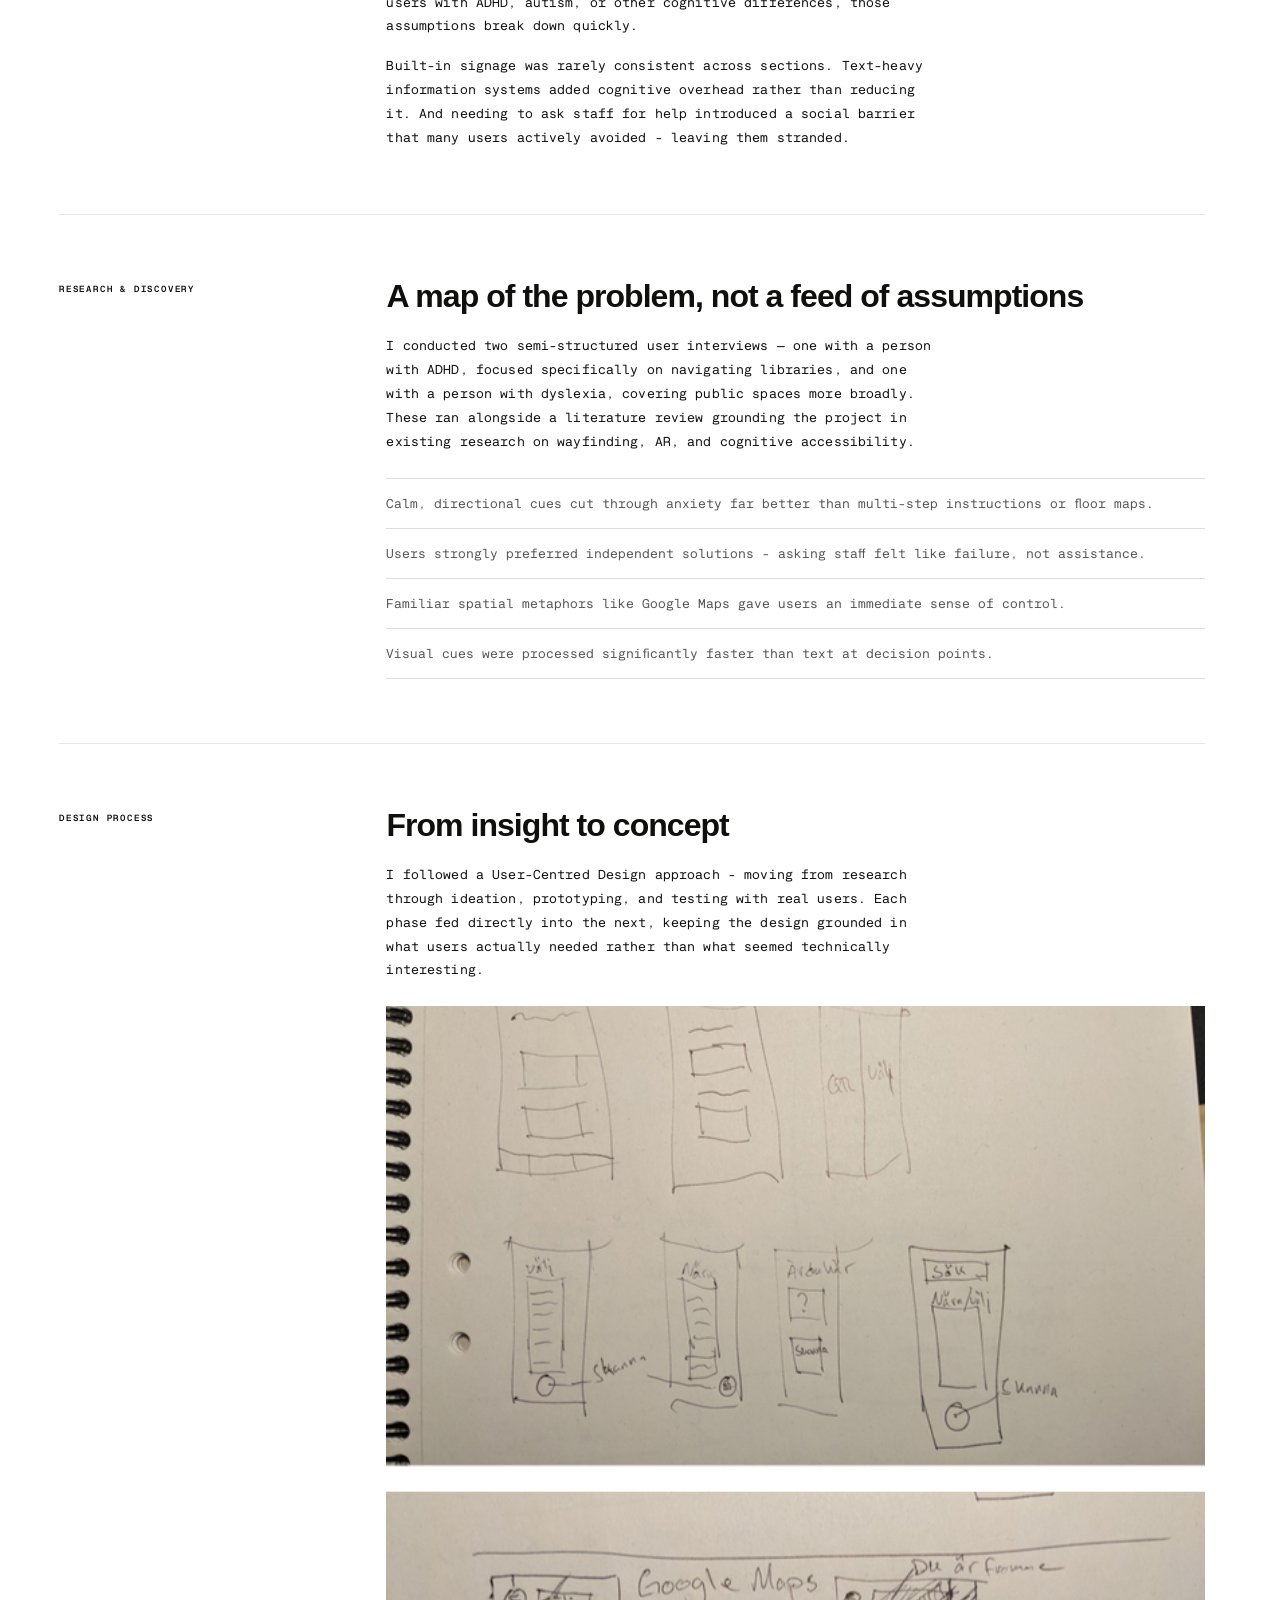
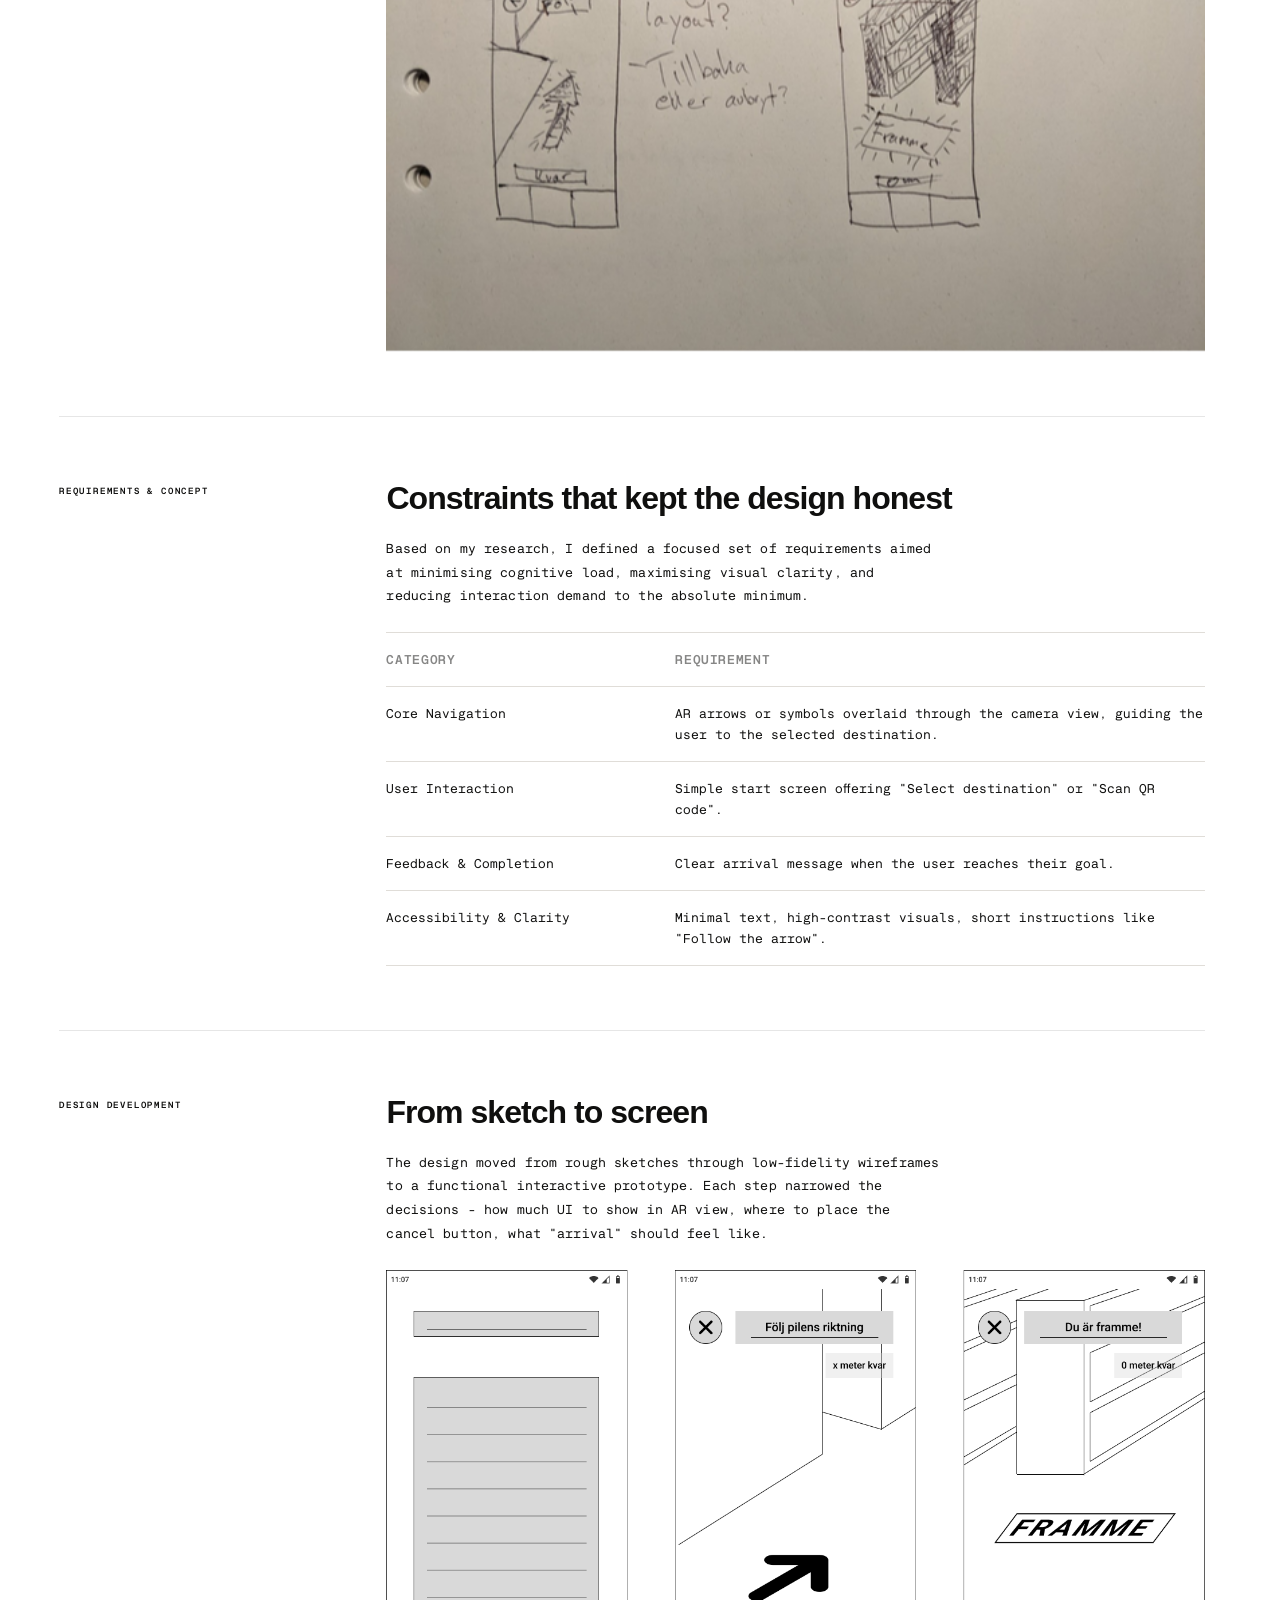
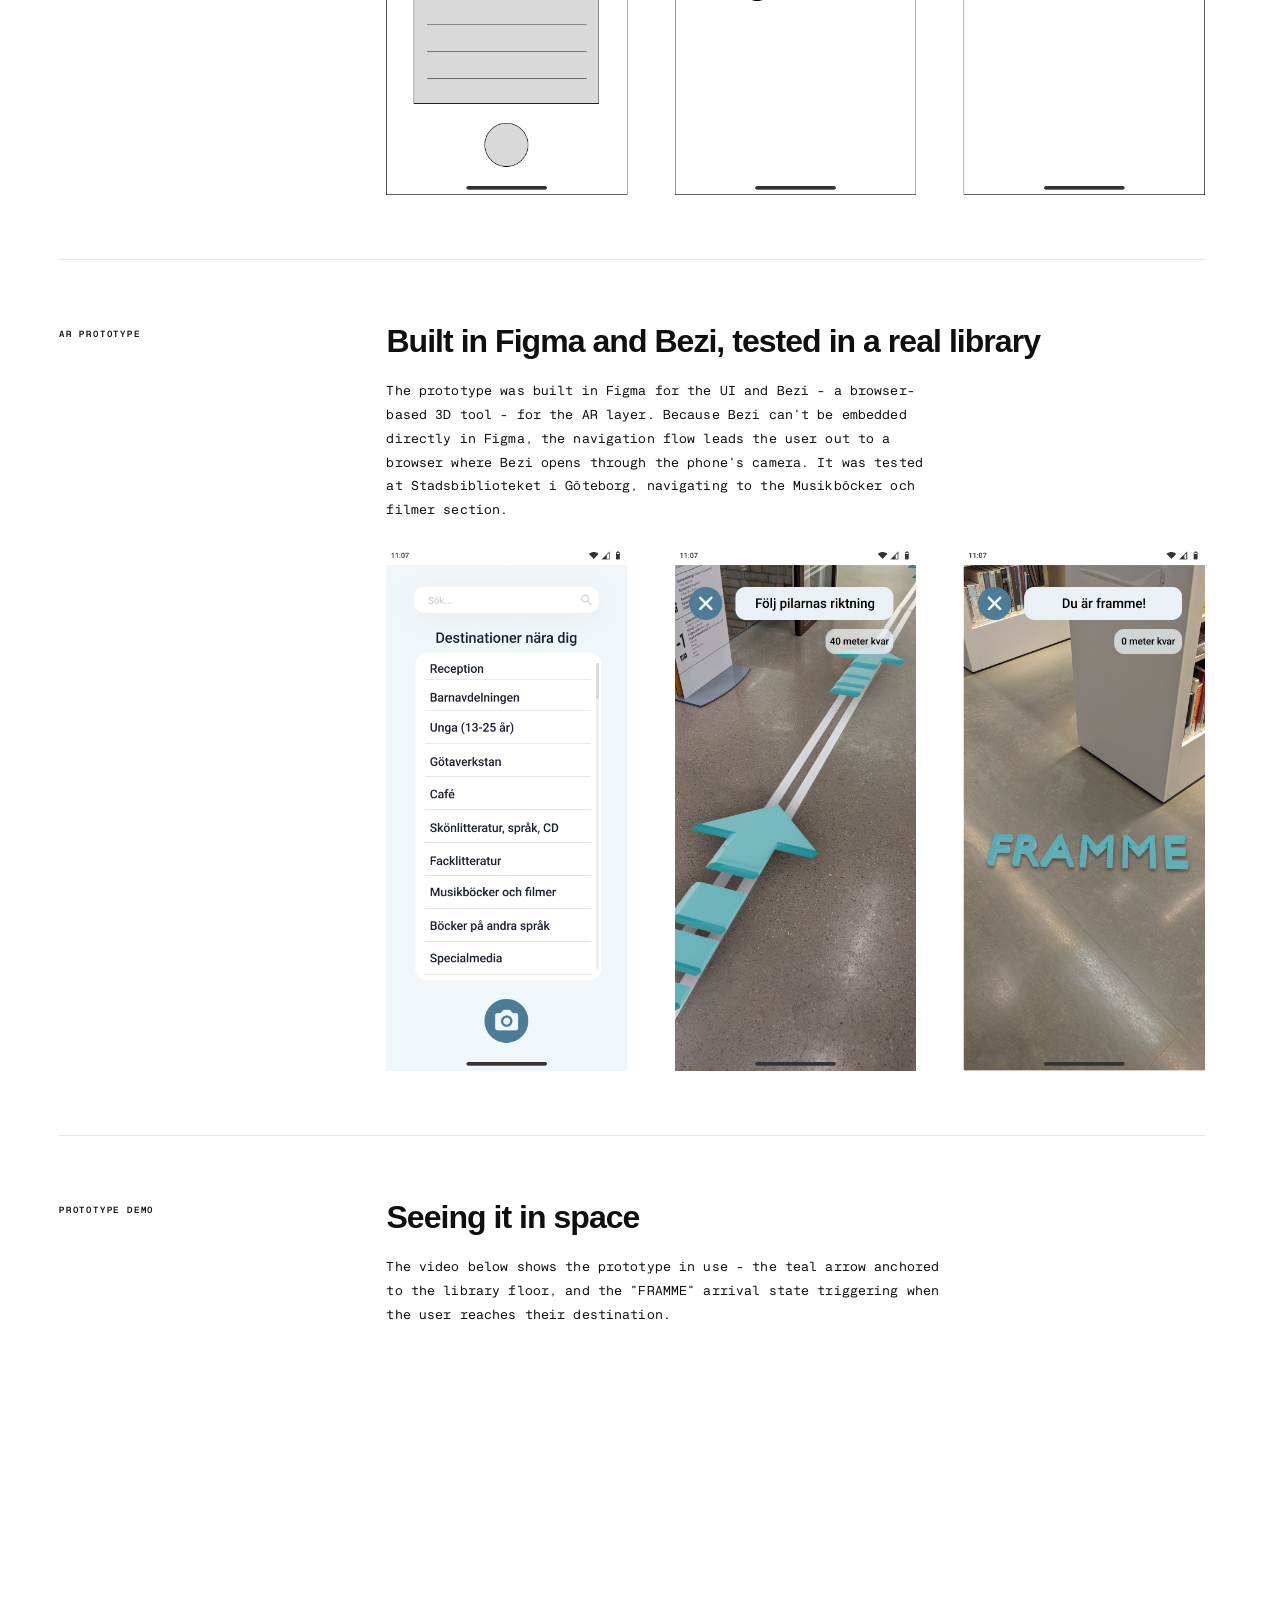
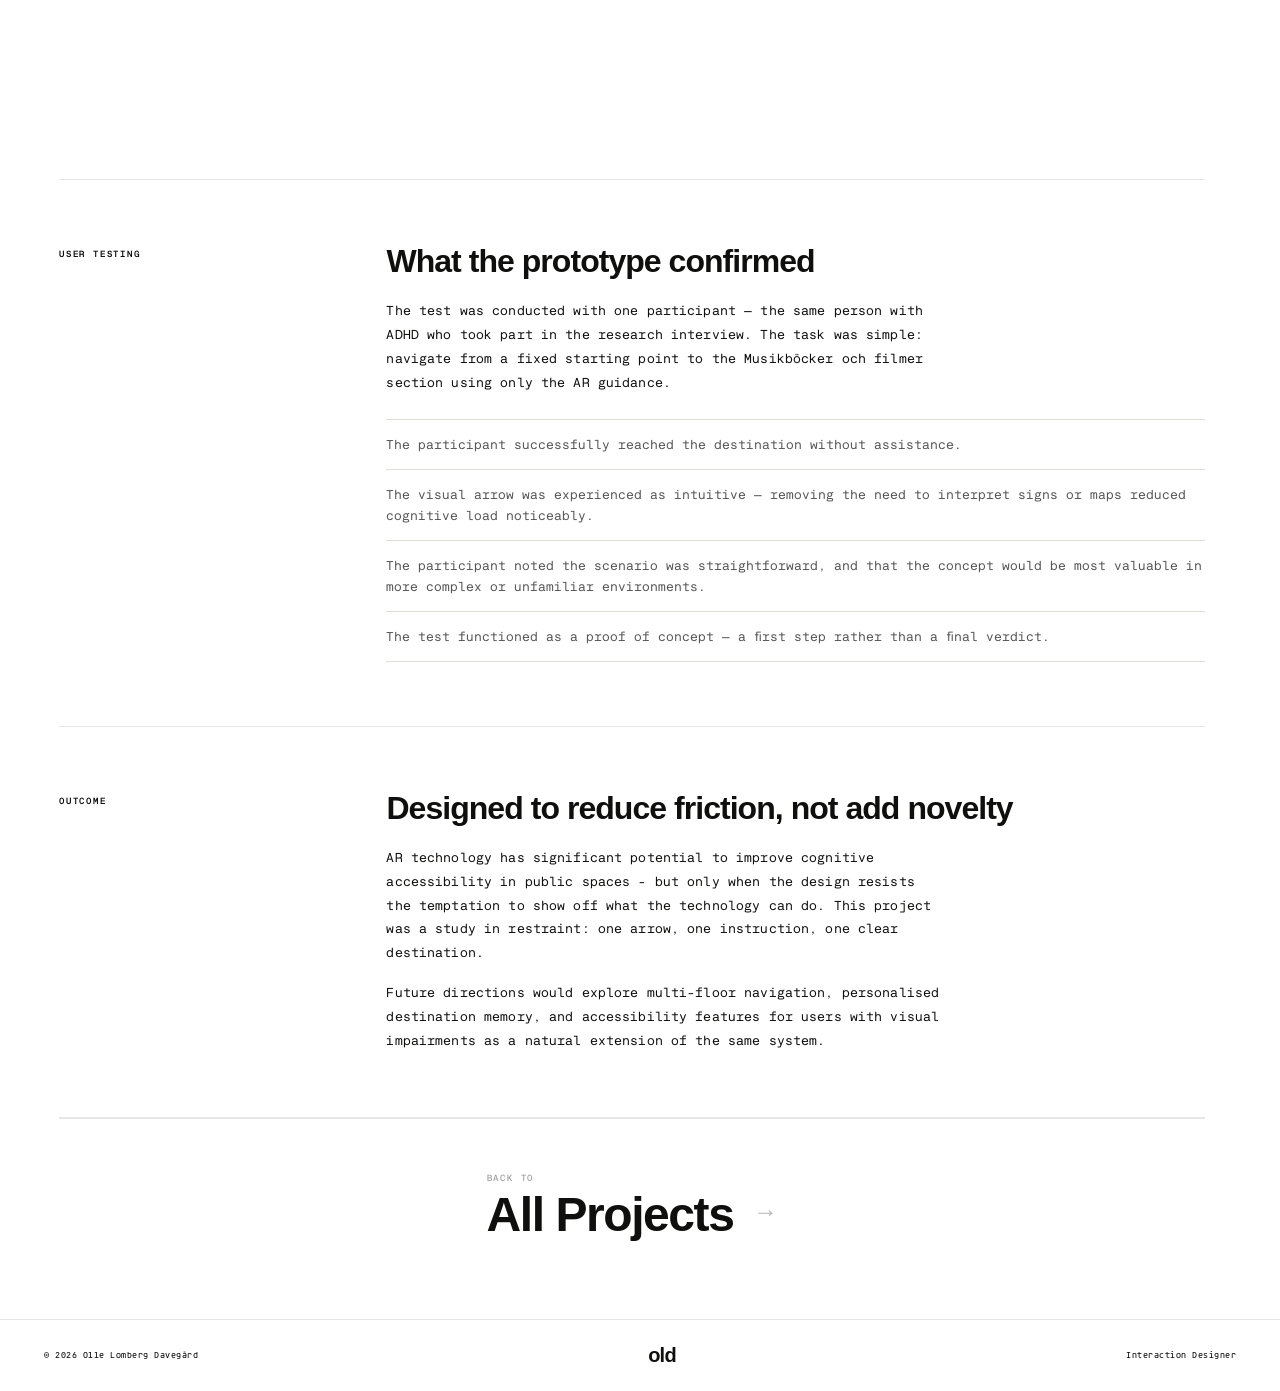
==== commit 89b8bb00: "new portfolio" ====
--- a/projects/ar-navigation/index.html
+++ b/projects/ar-navigation/index.html
@@ -38,7 +38,7 @@
     <div class="main-inner">
       <div class="main-left"></div>
       <div class="main-right">
-        <div class="project-num">02 / 04</div>
+
         <div class="project-title">AR-Navigation</div>
         <div class="project-tagline">An AR navigation system for cognitive accessibility in libraries</div>
       </div>
@@ -204,17 +204,19 @@
           <div class="section-label">Prototype Demo</div>
           <div class="section-body">
             <h3>Seeing it in space</h3>
-            <p>The video below shows the prototype in use - the teal arrow anchored to the library floor, the distance
-              counter updating in real time, and the "FRAMME" arrival state triggering when the user reaches their
+            <p>The video below shows the prototype in use - the teal arrow anchored to the library floor, and the "FRAMME" arrival state triggering when the user reaches their
               destination.</p>
             <div class="video-block" style="margin-top: 24px;">
-              <video src="img/ar-demo.mp4" controls playsinline
-                style="width: 40%; border-radius: 7px; display: block;">
+              <iframe title="vimeo-player" src="https://player.vimeo.com/video/1067061936?h=2b486daf3b" width="640"
+          height="360" frameborder="0" referrerpolicy="strict-origin-when-cross-origin"
+          allow="autoplay; fullscreen; picture-in-picture; clipboard-write; encrypted-media; web-share"
+          allowfullscreen></iframe>
               </video>
             </div>
           </div>
         </div>
 
+      
         <!-- USER TESTING -->
         <div class="content-section">
           <div class="section-label">User Testing</div>
@@ -249,10 +251,10 @@
           </div>
         </div>
 
-        <a href="../../index.html#projects" class="next-project">
+        <a href="../../index.html" class="next-project">
           <div>
-            <div class="next-label">All projects</div>
-            <div class="next-title">Back to overview</div>
+            <div class="next-label">Back to</div>
+            <div class="next-title">All Projects</div>
           </div>
           <div class="next-arrow">→</div>
         </a>
--- a/shared/project.css
+++ b/shared/project.css
@@ -97,7 +97,7 @@
 .wordmark {
   font-family: 'Chillax', sans-serif;
   font-weight: 700;
-  font-size: clamp(56px, 9vw, 104px);
+  font-size: clamp(28px, 3vw, 48px);
   line-height: 0.86;
   letter-spacing: -0.04em;
   text-align: left;
@@ -443,15 +443,6 @@
   padding-top: 16px;
 }
 
-.project-num {
-  font-family: 'Agave', monospace;
-  font-size: 9px;
-  font-weight: 400;
-  letter-spacing: 0.2em;
-  color: var(--text);
-  opacity: 0.4;
-  margin-bottom: 12px;
-}
 
 .project-title {
   font-family: 'Chillax', sans-serif;
@@ -556,6 +547,22 @@
 
 
 
+.hero-video-wrap {
+  width: 100%;
+  border-radius: 8px;
+  overflow: hidden;
+  line-height: 0;
+}
+
+.hero-video-wrap video {
+  width: 100%;
+  height: auto;
+  display: block;
+}
+
+
+
+
 
 
 /* Requirements table */
@@ -571,9 +578,12 @@
   border-bottom: 1px solid var(--color-border, #e0ddd8);
   gap: 24px;
   padding: 16px 0;
+  font-family: 'RetorikaMono', monospace;
+  font-size: 0.8rem;
 }
 
 .req-row--header .req-cell {
+  font-family: RetorikaMono;
   font-weight: 600;
   font-size: 0.8rem;
   text-transform: uppercase;
@@ -595,7 +605,8 @@
 .insight-item {
   padding: 14px 0;
   border-bottom: 1px solid var(--color-border, #e0ddd8);
-  font-size: 0.95em;
+  font-family: 'RetorikaMono', monospace;
+  font-size: 0.8em;
   color: var(--color-text-muted, #555);
 }
 
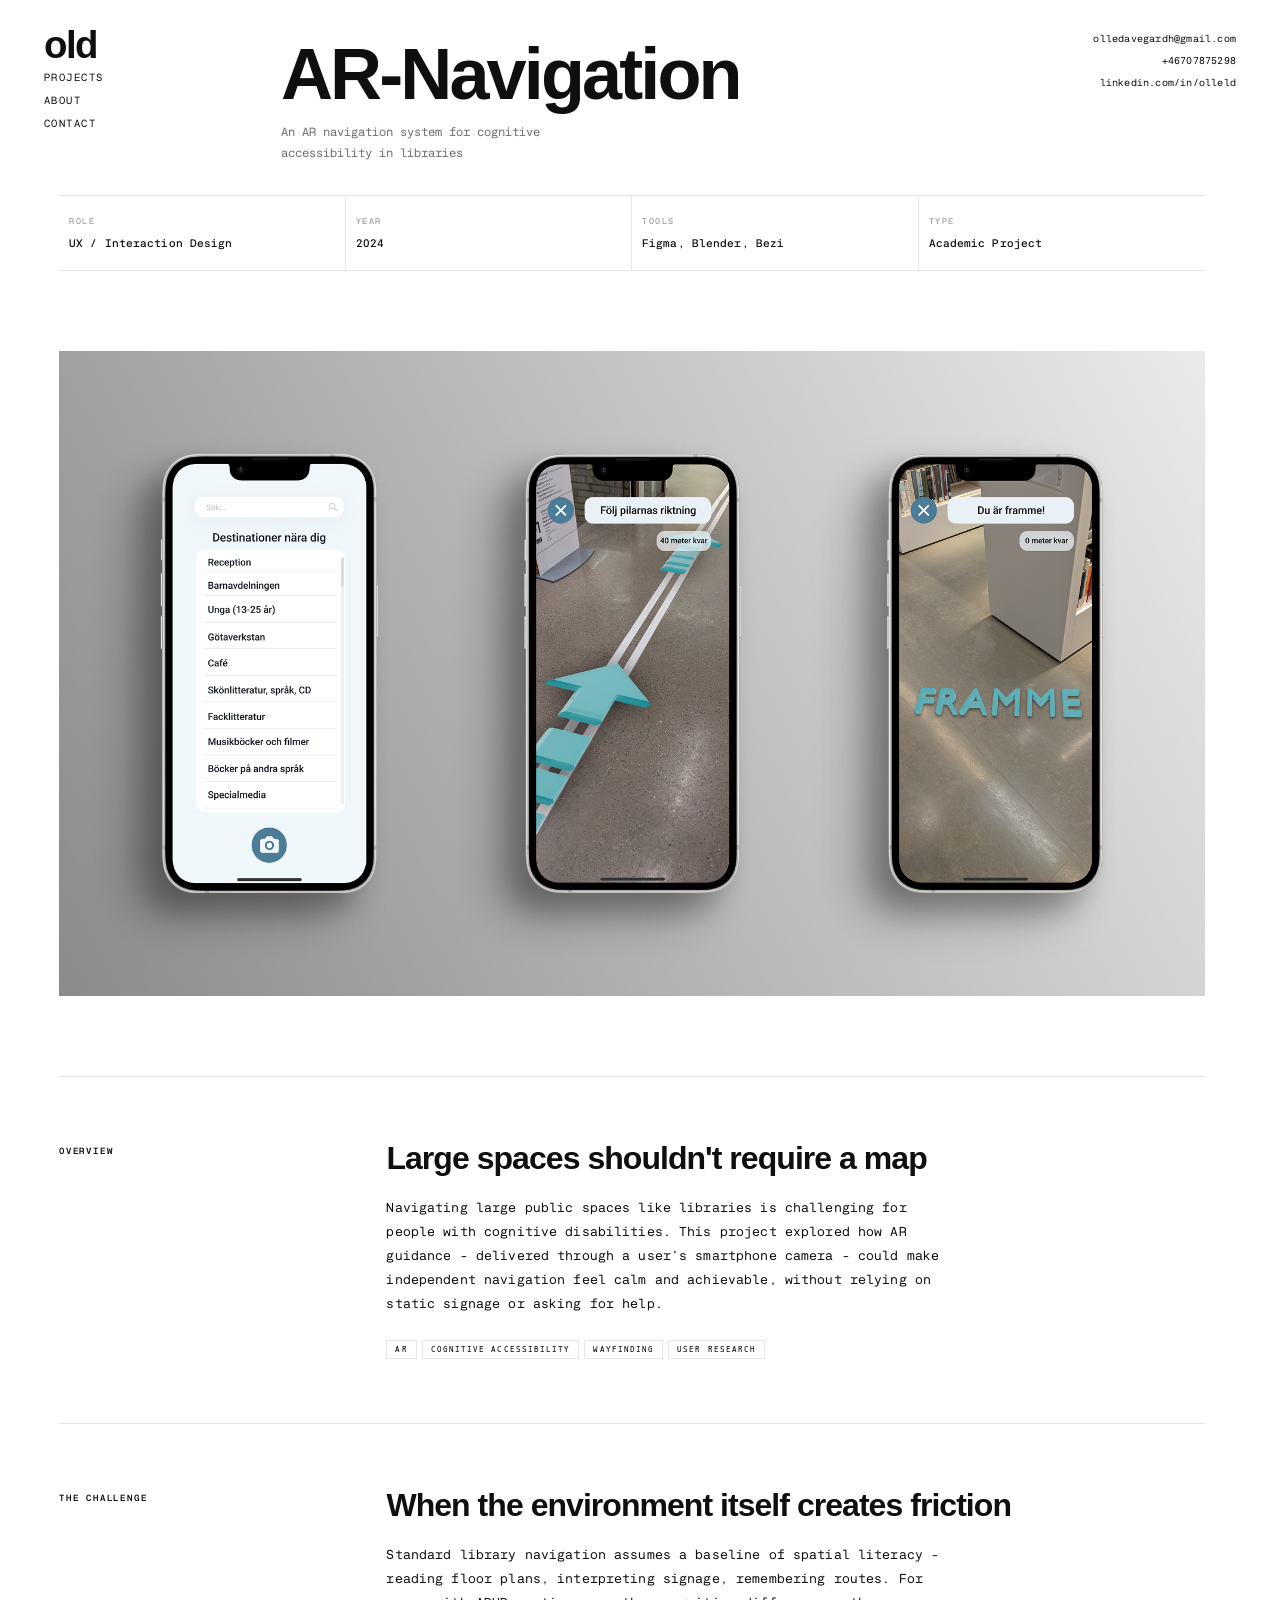
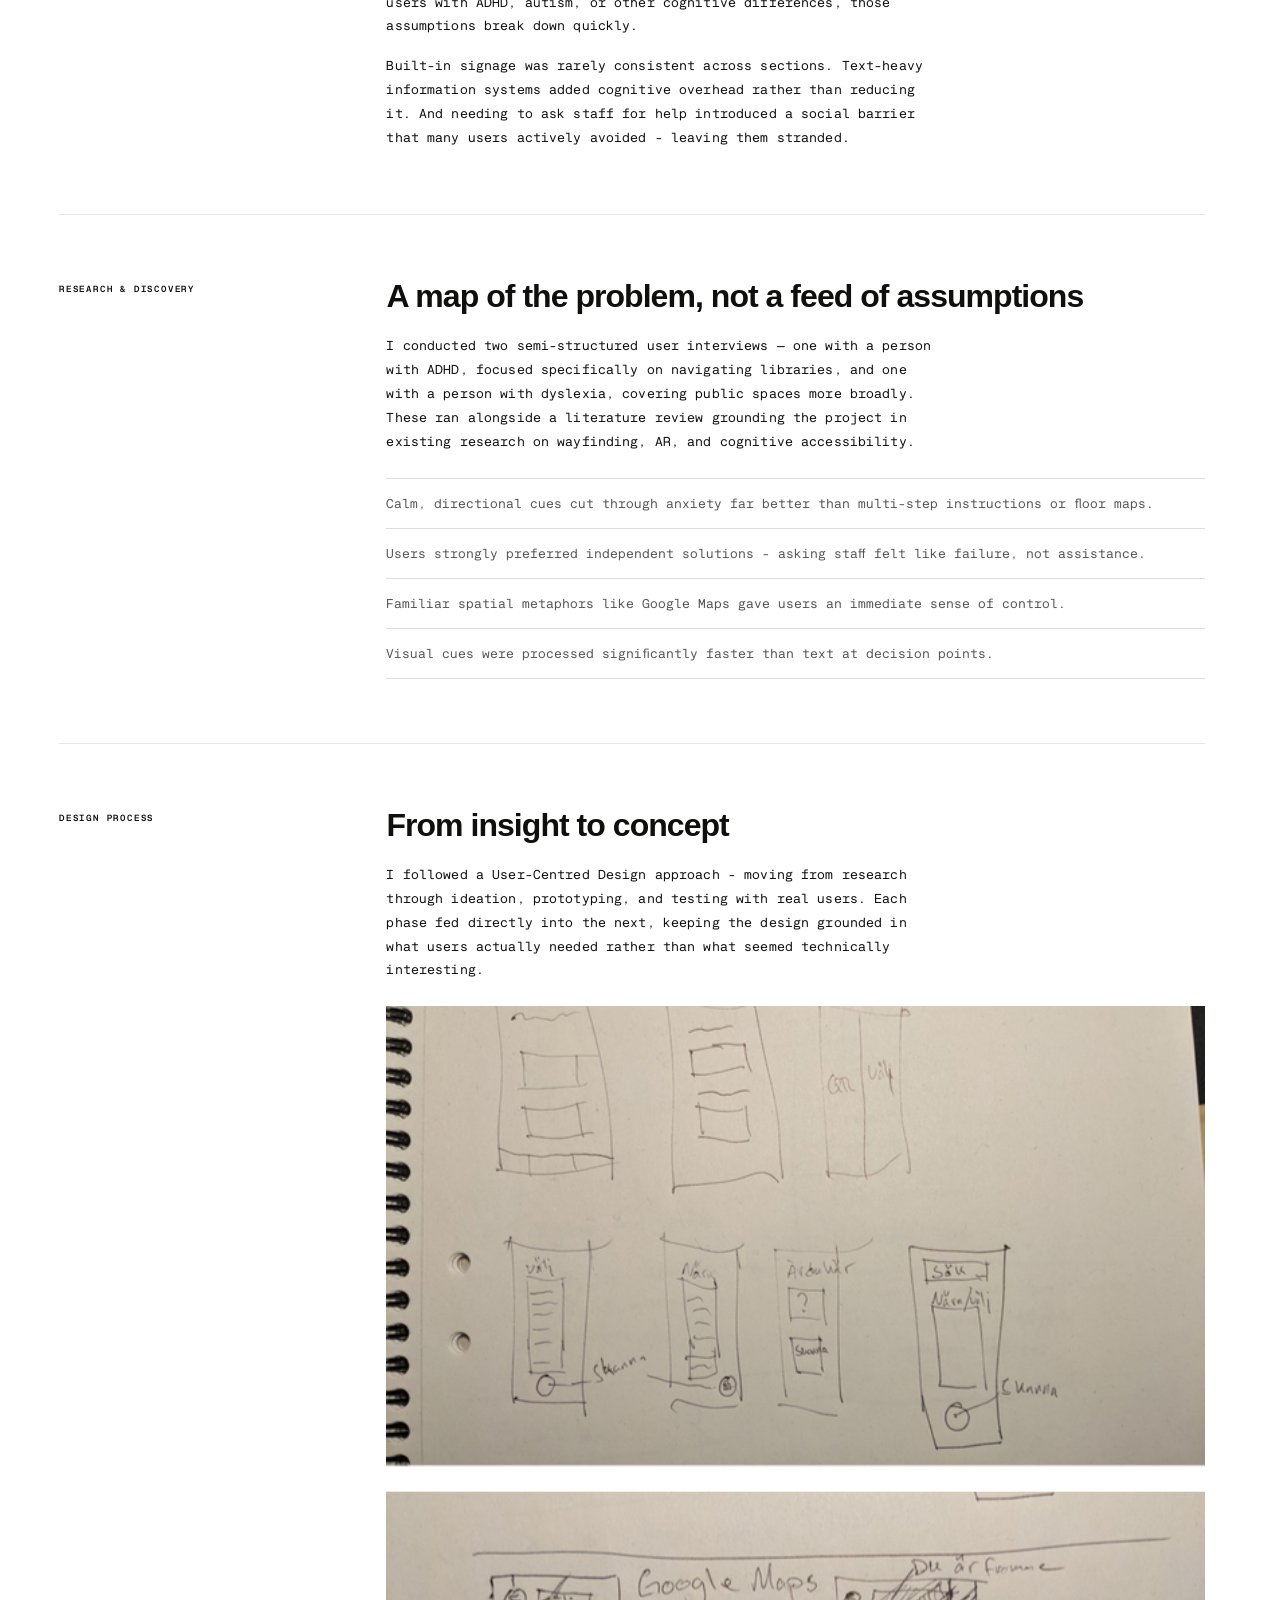
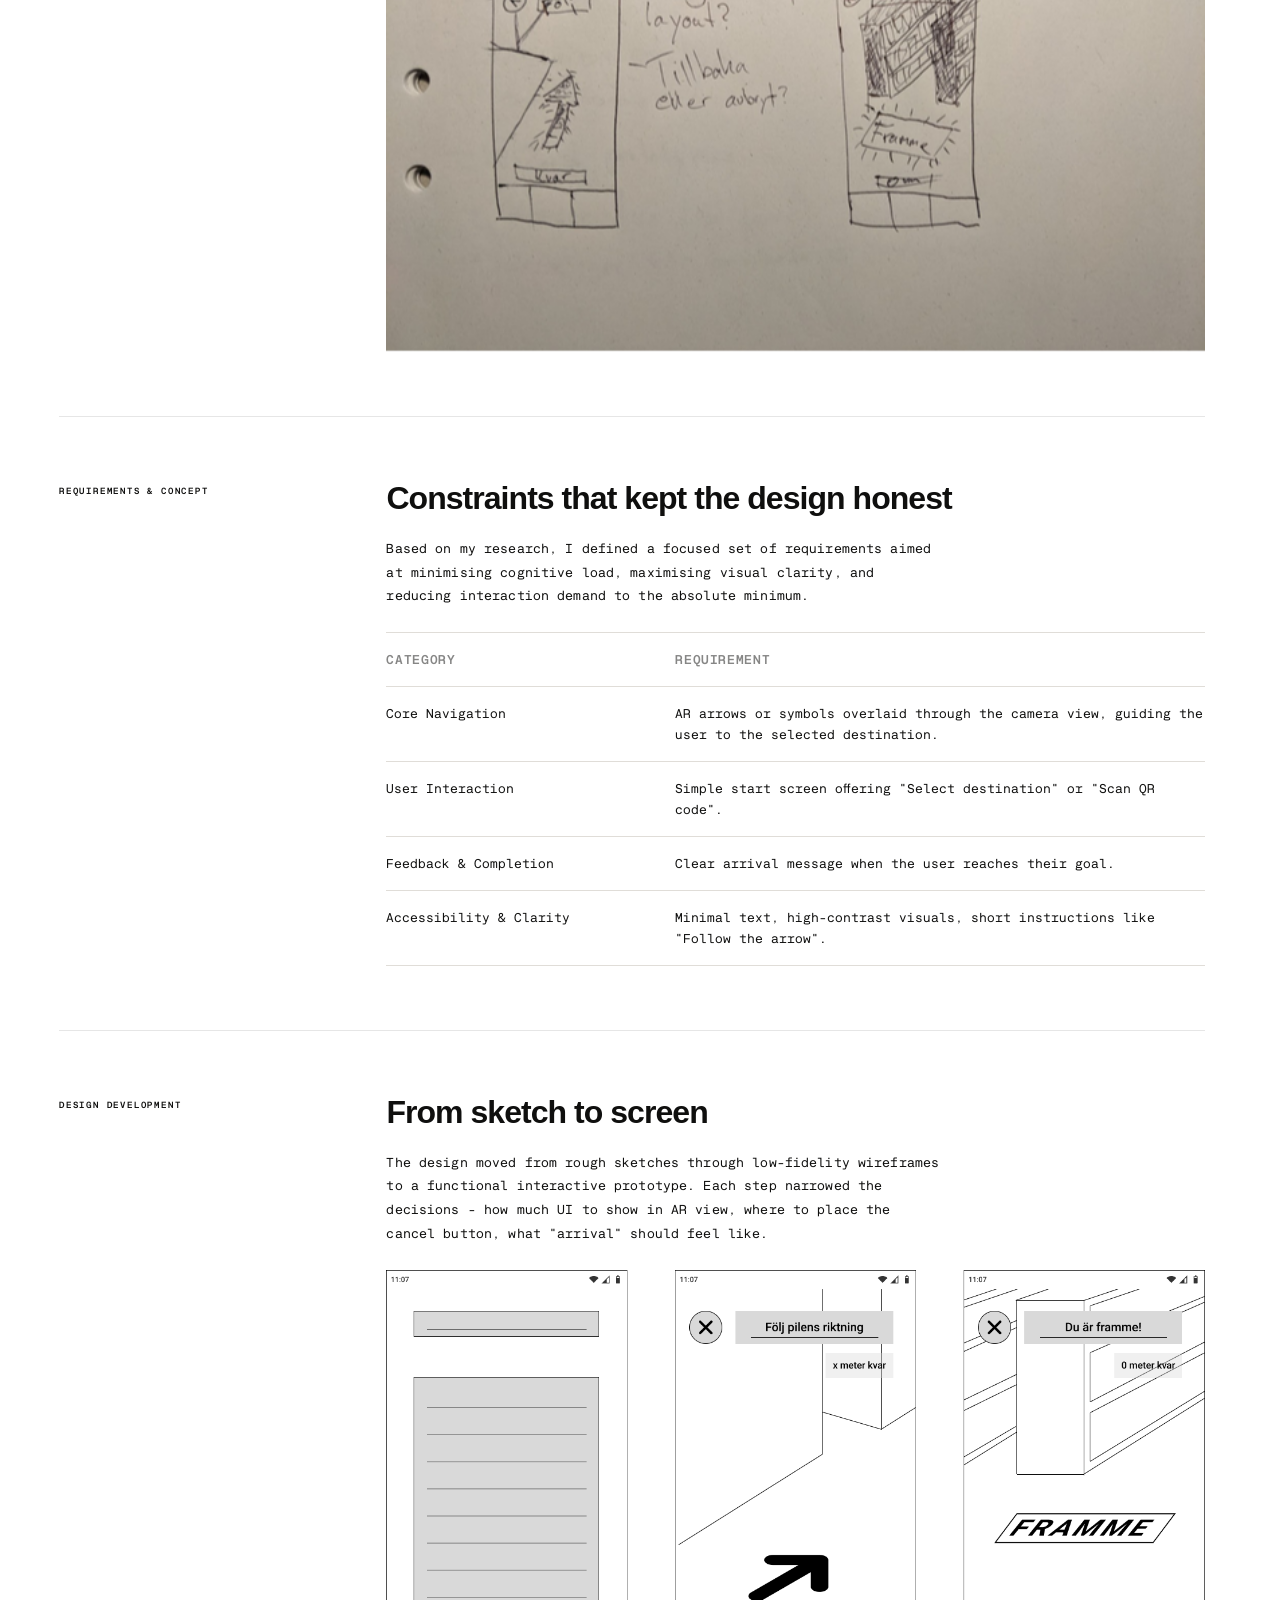
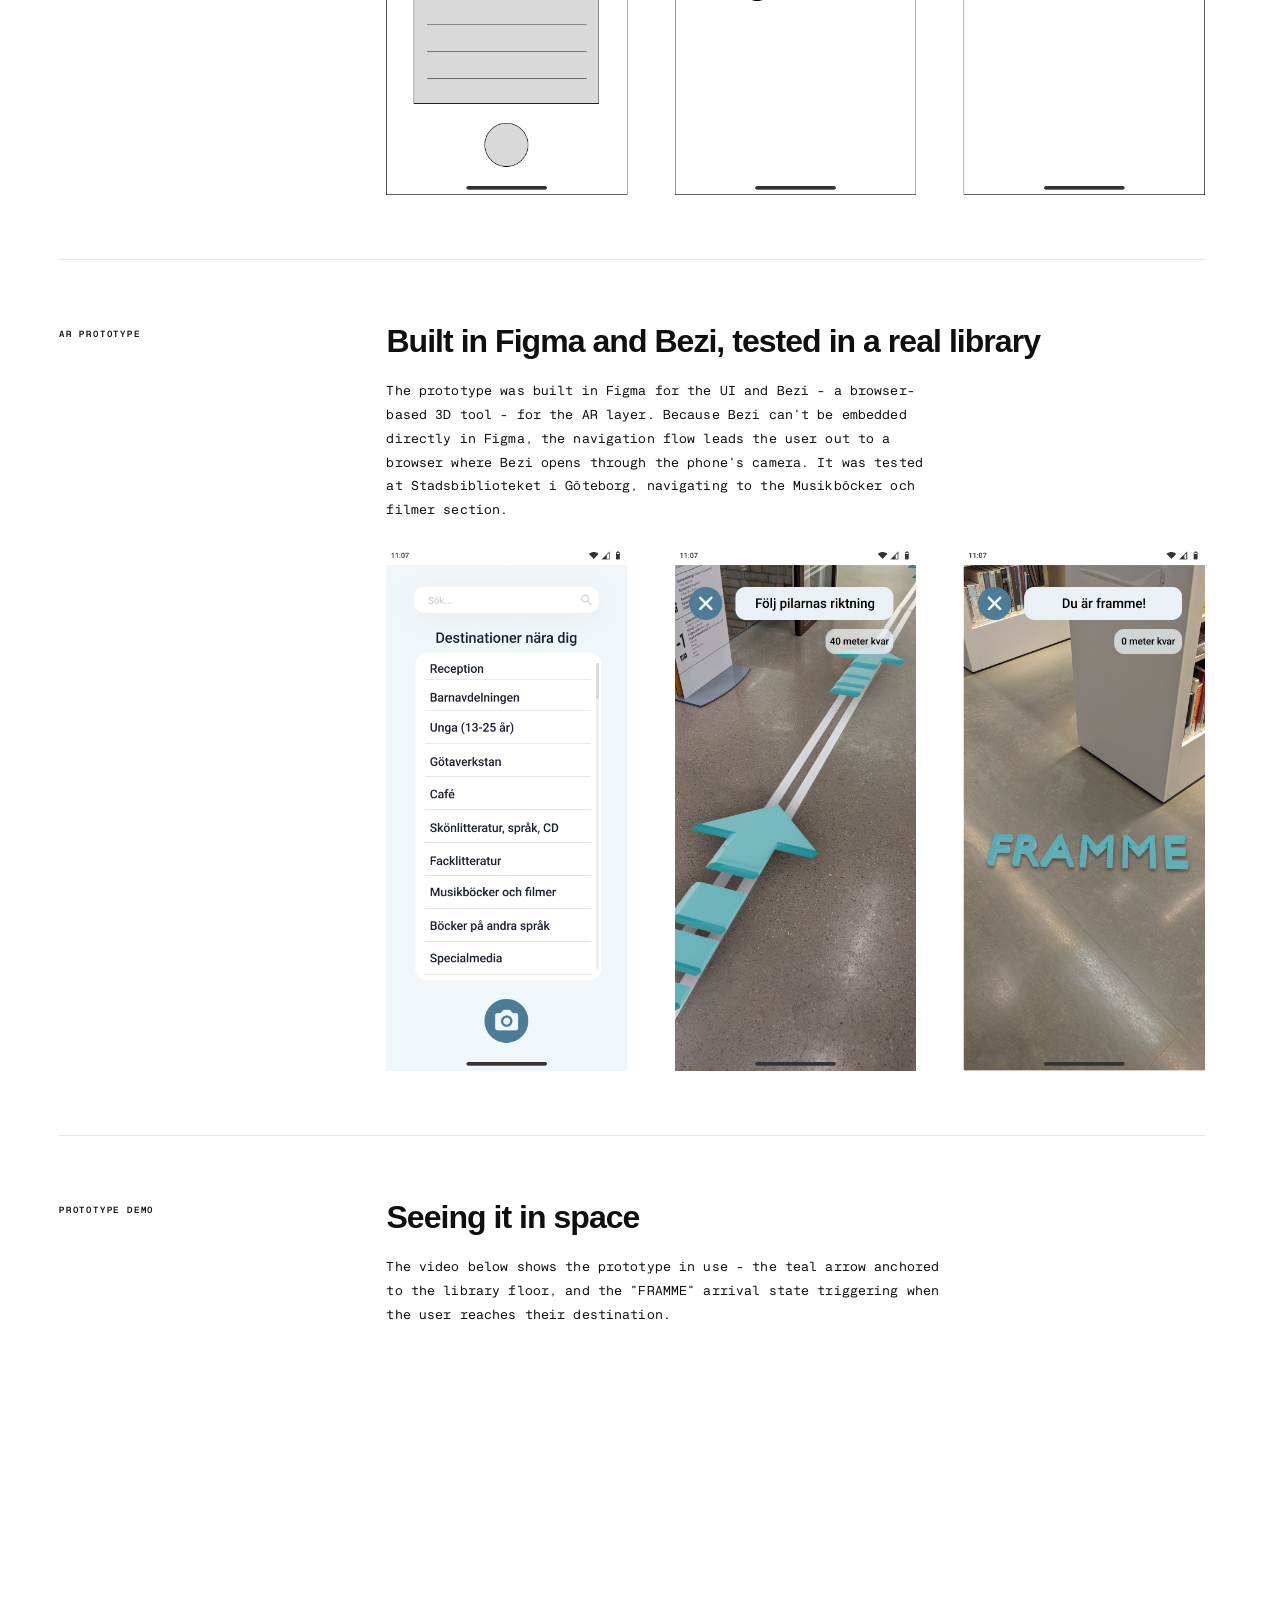
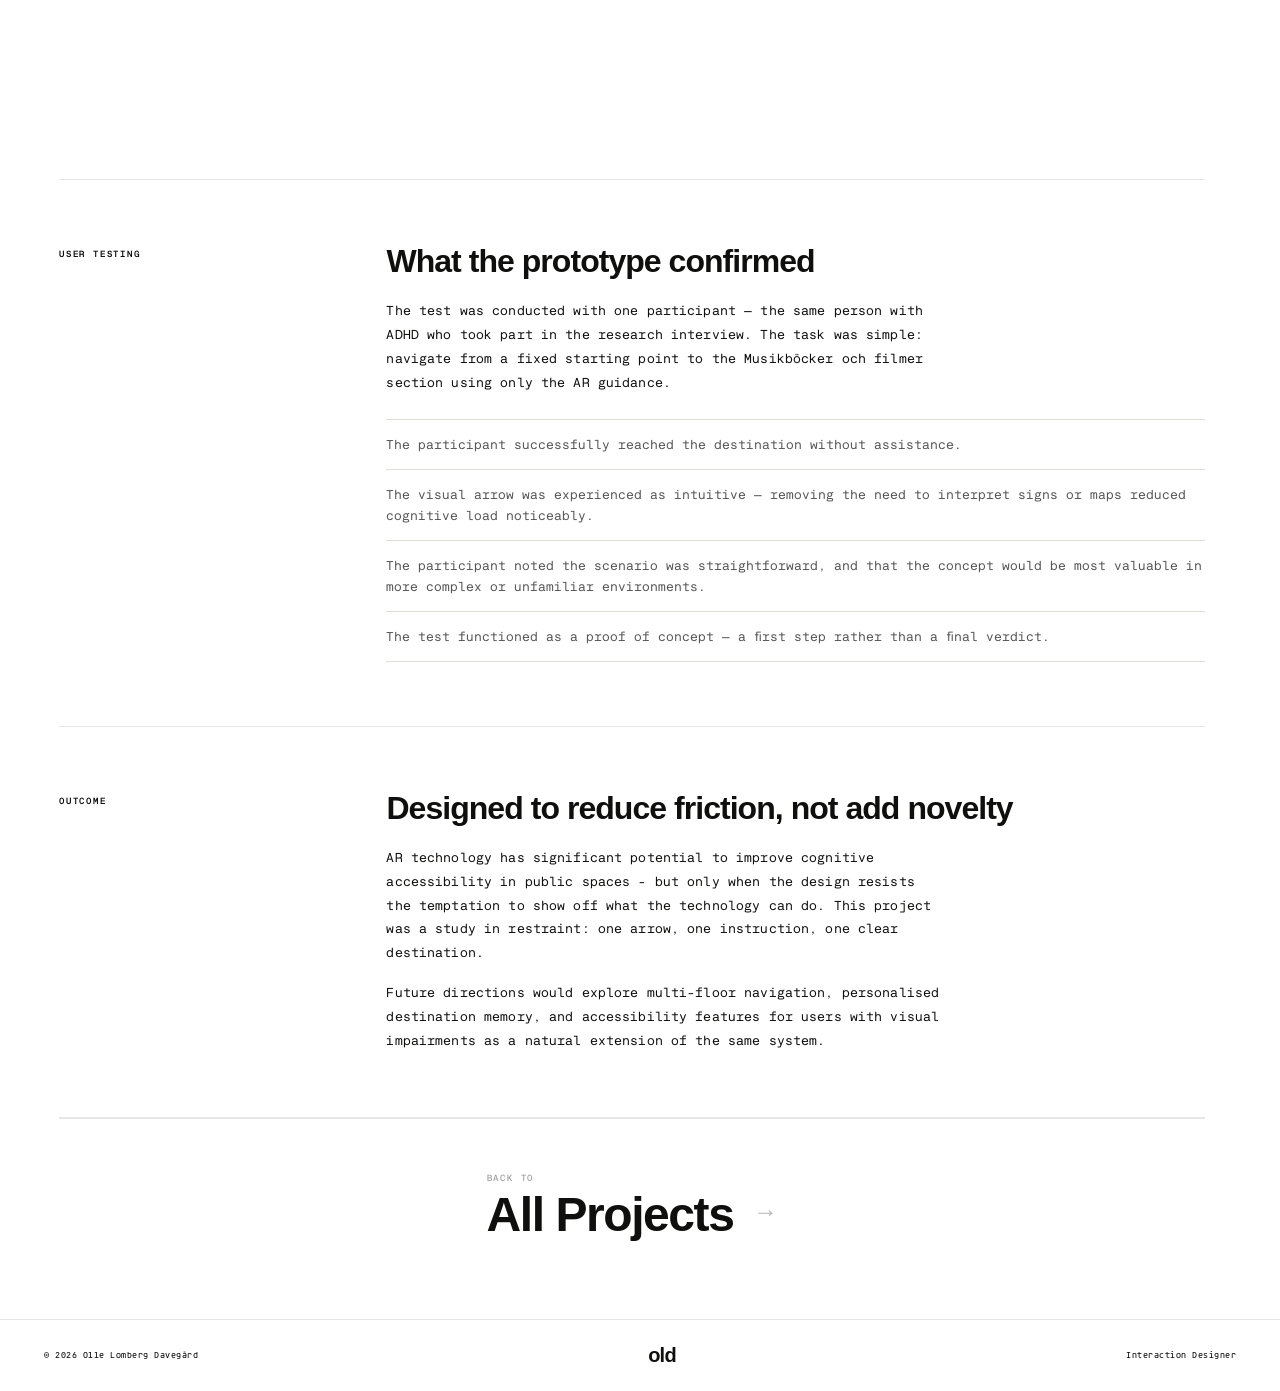
==== commit 408797fa: "number fix" ====
--- a/projects/ar-navigation/index.html
+++ b/projects/ar-navigation/index.html
@@ -26,7 +26,7 @@
       <div class="header-right">
         <div class="contact-block" id="cBlock">
           <a href="mailto:olledavegardh@gmail.com" data-text="olledavegardh@gmail.com">olledavegardh@gmail.com</a>
-          <a href="tel:+46707875208" data-text="+46707875208">+46707875208</a>
+          <a href="tel:+46707875298" data-text="+46707875298">+46707875298</a>
           <a href="https://linkedin.com/in/olleld" target="_blank"
             data-text="linkedin.com/in/olleld">linkedin.com/in/olleld</a>
         </div>
@@ -267,7 +267,7 @@
     <div class="mobile-contact-label">Contact</div>
     <div class="mobile-contact-links">
       <a href="mailto:olledavegardh@gmail.com">olledavegardh@gmail.com <span>↗</span></a>
-      <a href="tel:+46707875208">+46707875208 <span>↗</span></a>
+      <a href="tel:+46707875298">+46707875298 <span>↗</span></a>
       <a href="https://linkedin.com/in/olleld" target="_blank">linkedin.com/in/olleld <span>↗</span></a>
     </div>
   </section>
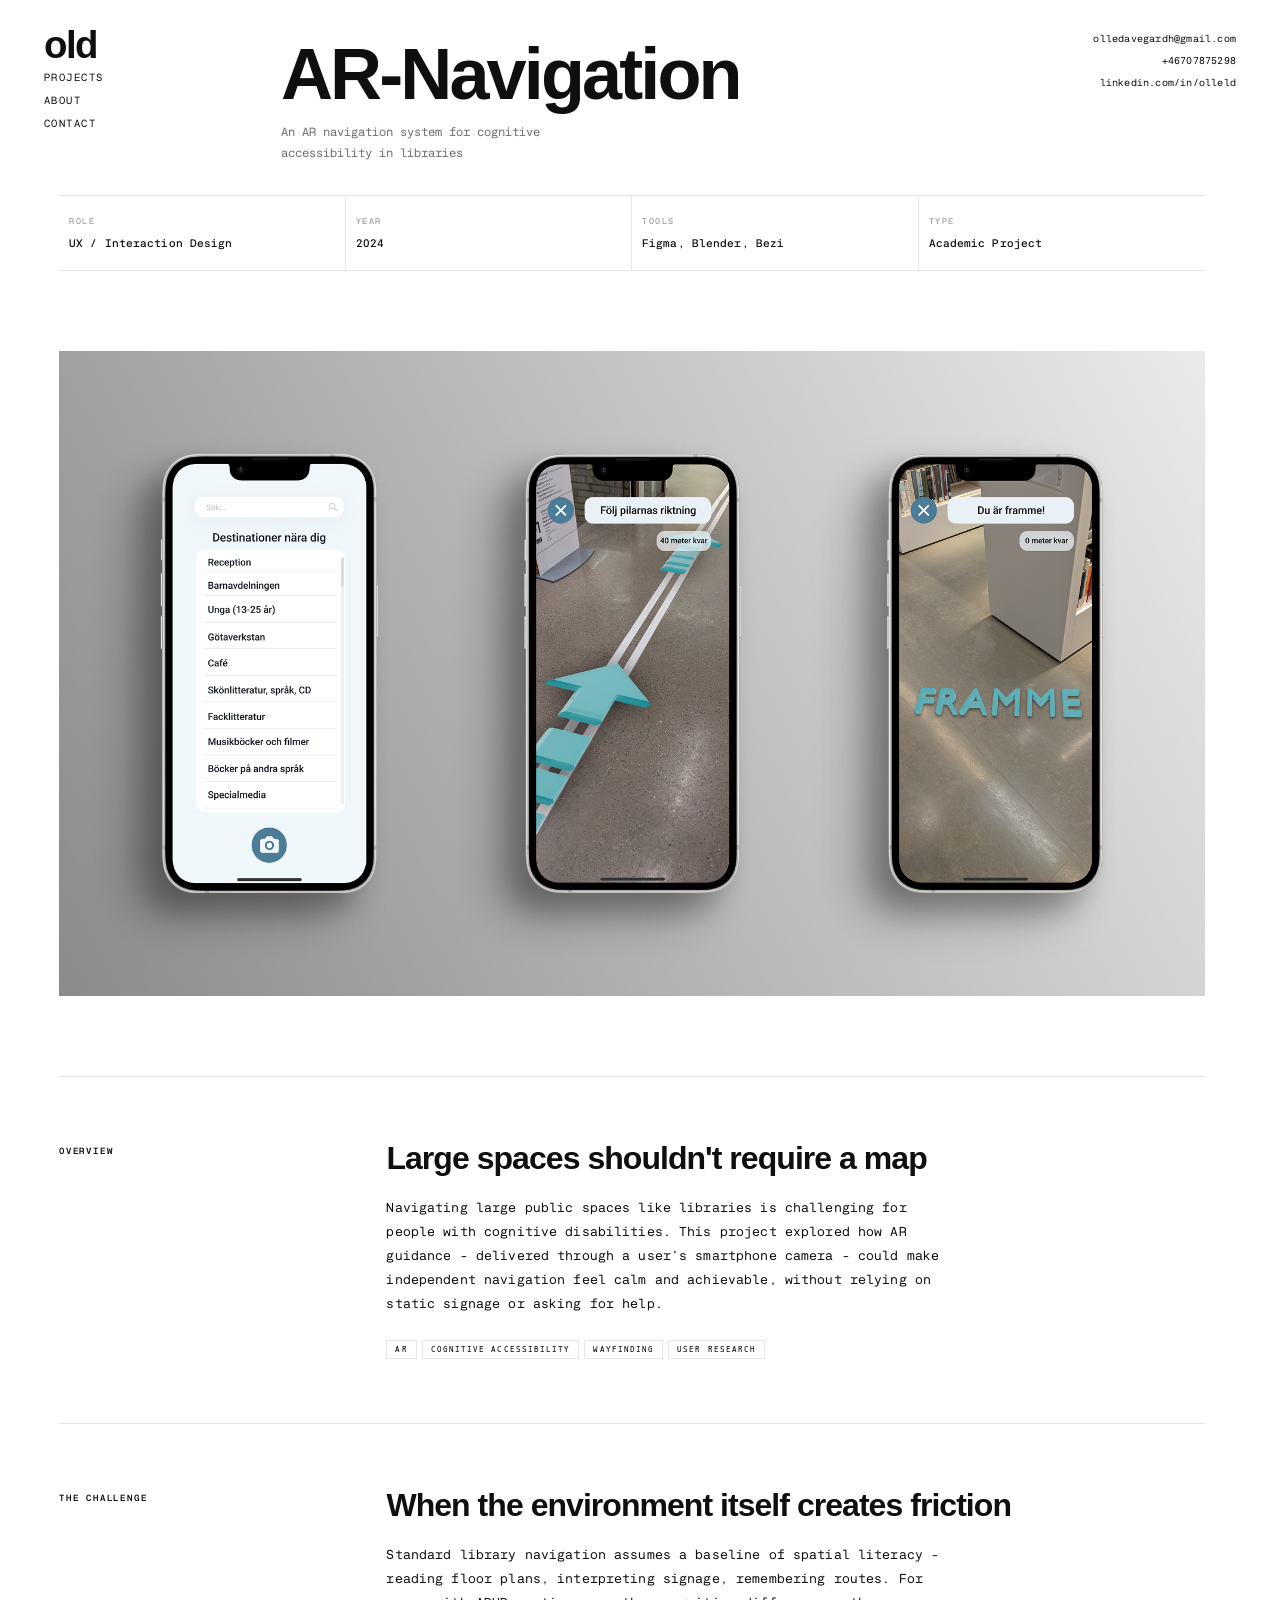
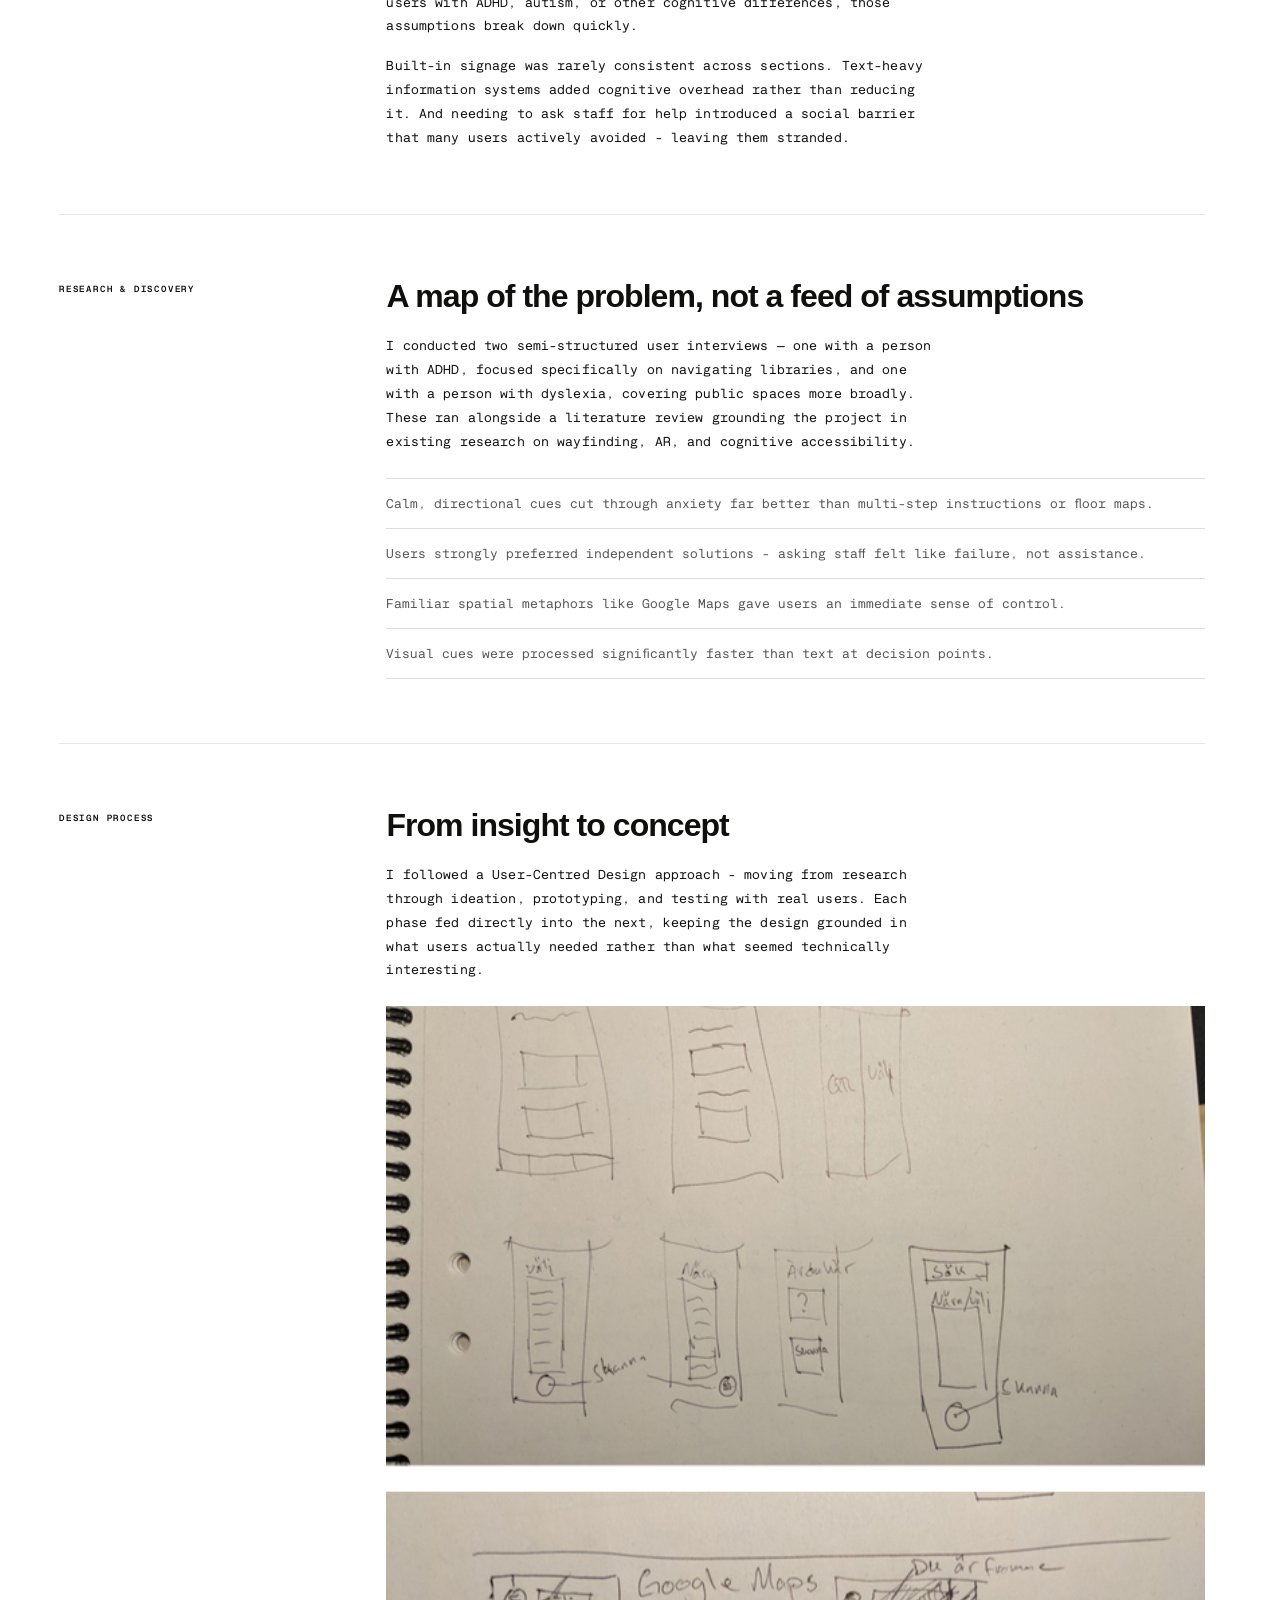
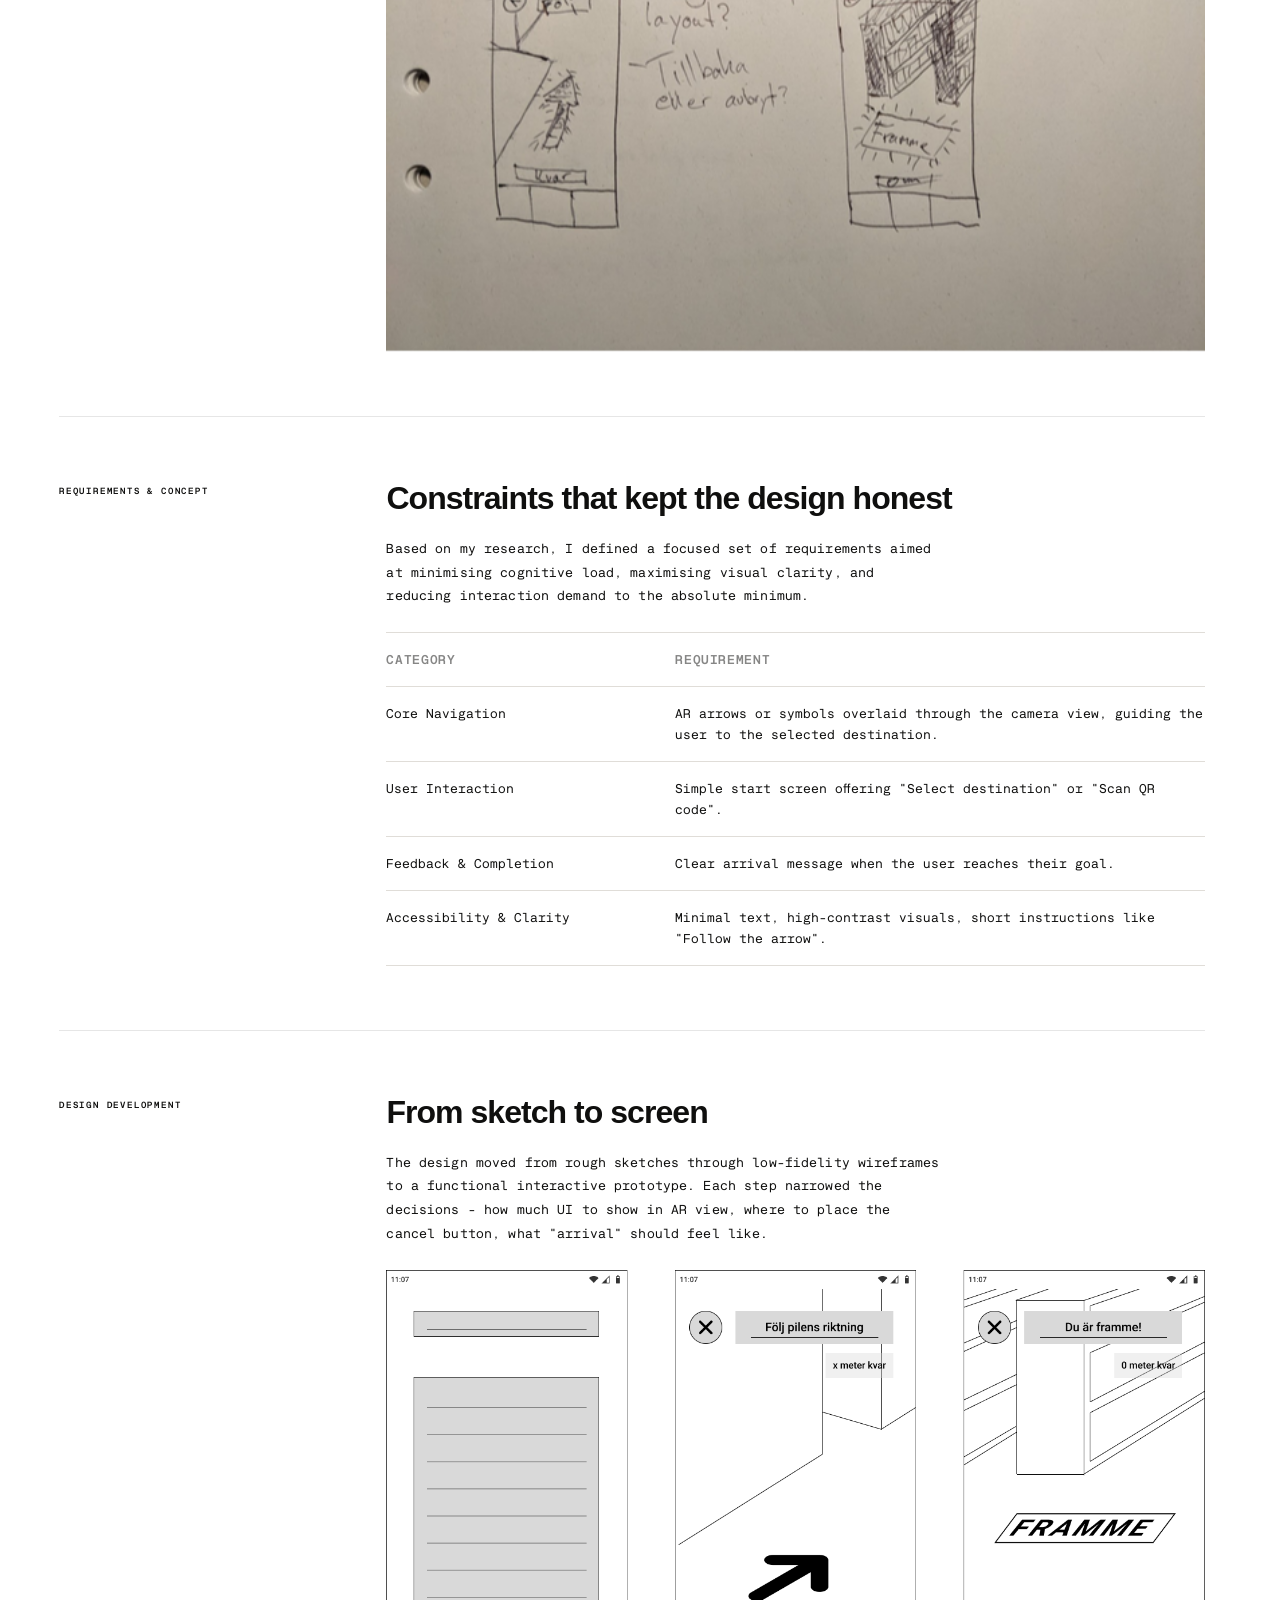
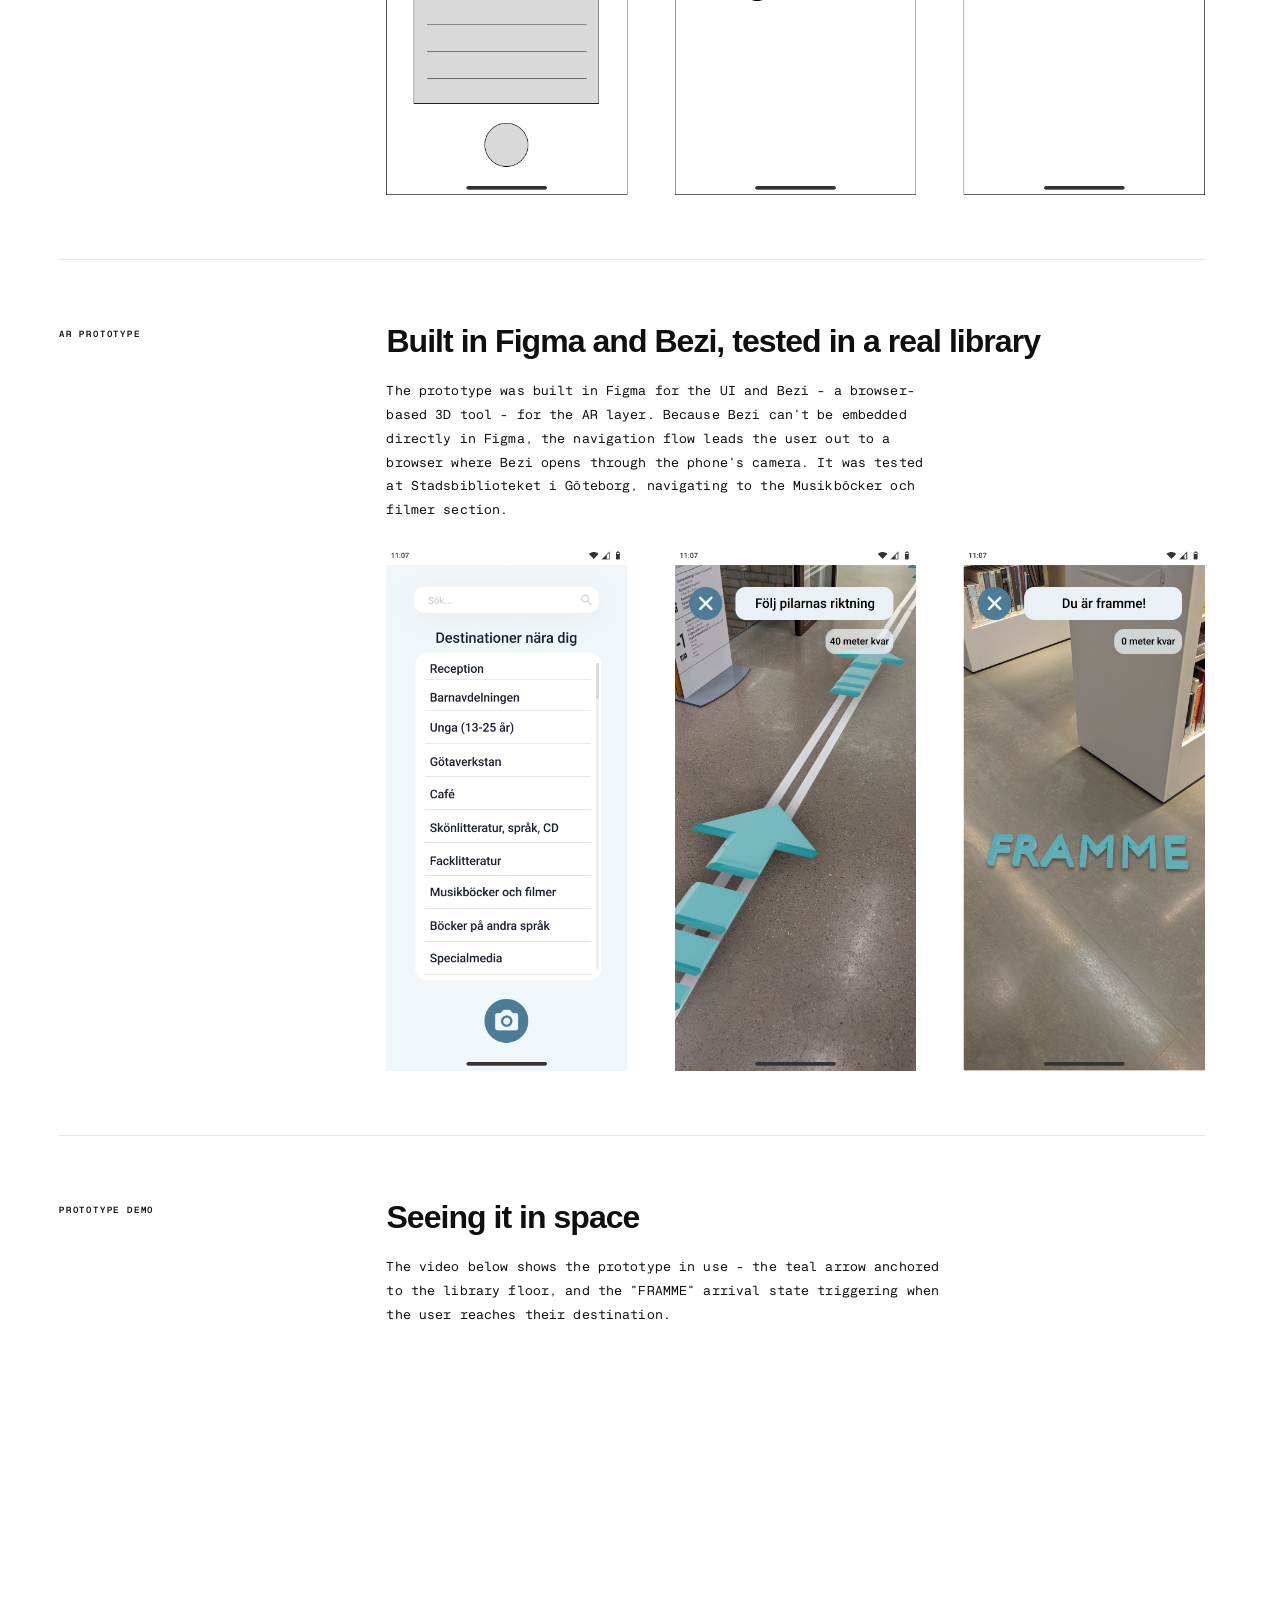
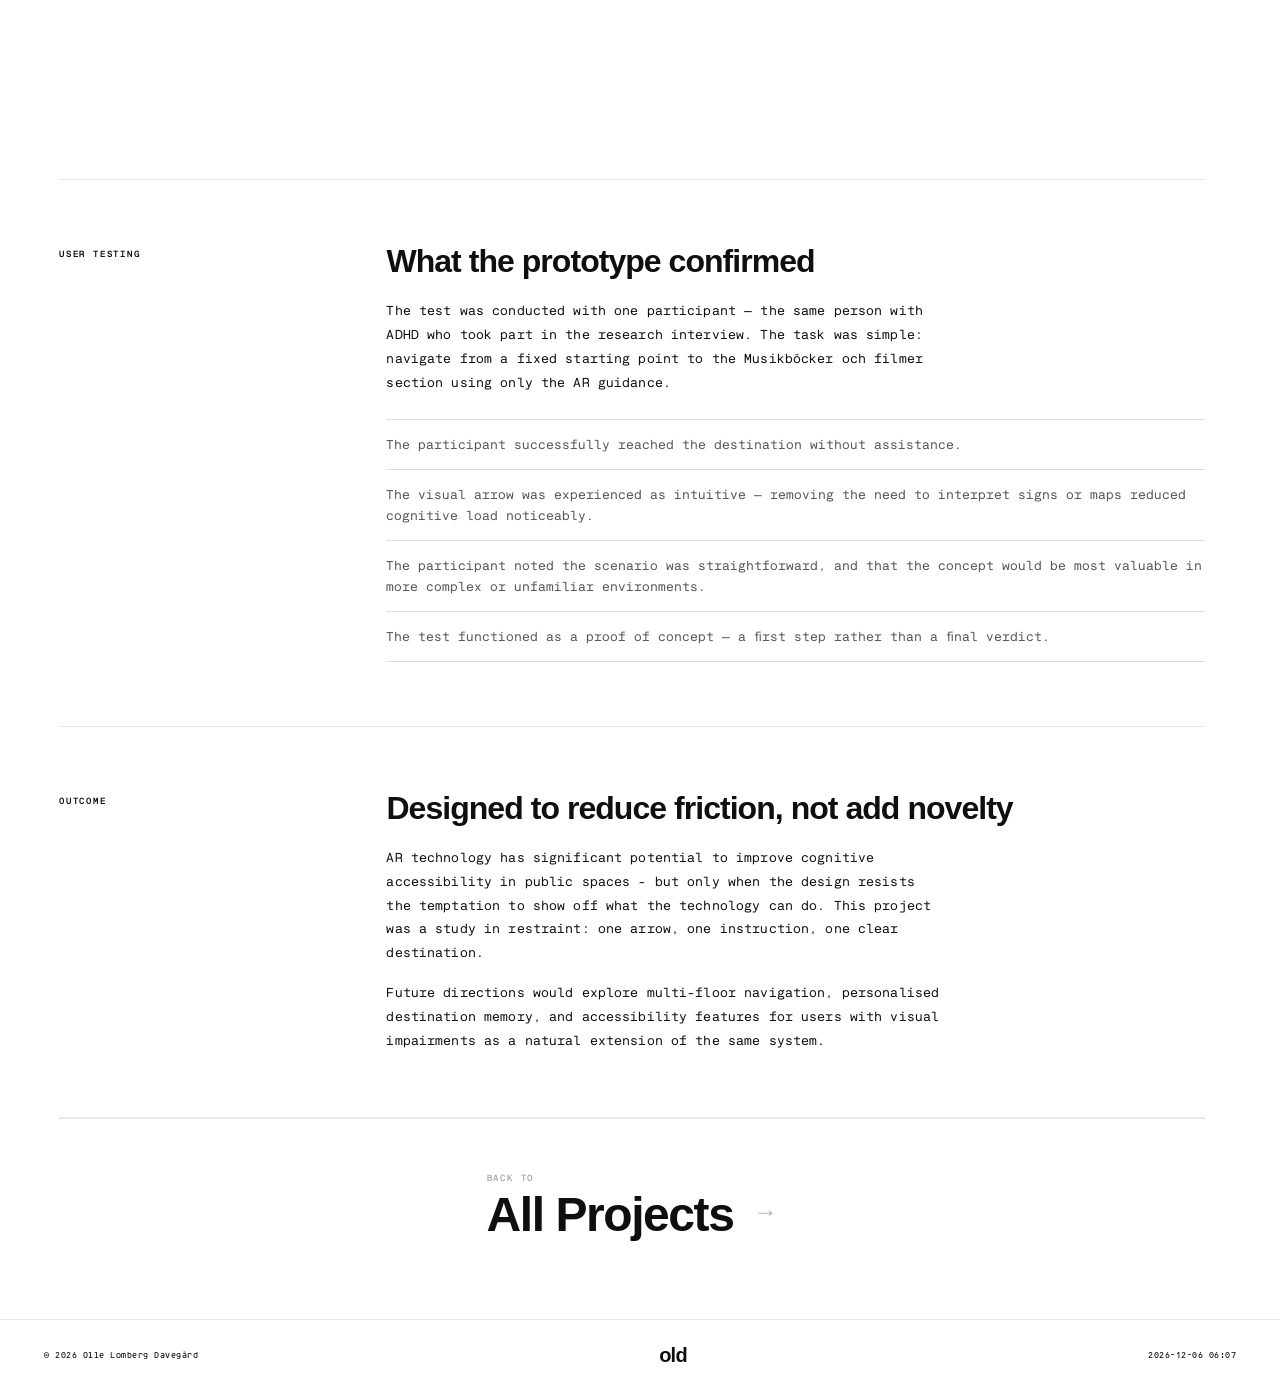
==== commit 28220979: "large changes" ====
--- a/projects/ar-navigation/index.html
+++ b/projects/ar-navigation/index.html
@@ -204,19 +204,20 @@
           <div class="section-label">Prototype Demo</div>
           <div class="section-body">
             <h3>Seeing it in space</h3>
-            <p>The video below shows the prototype in use - the teal arrow anchored to the library floor, and the "FRAMME" arrival state triggering when the user reaches their
+            <p>The video below shows the prototype in use - the teal arrow anchored to the library floor, and the
+              "FRAMME" arrival state triggering when the user reaches their
               destination.</p>
             <div class="video-block" style="margin-top: 24px;">
               <iframe title="vimeo-player" src="https://player.vimeo.com/video/1067061936?h=2b486daf3b" width="640"
-          height="360" frameborder="0" referrerpolicy="strict-origin-when-cross-origin"
-          allow="autoplay; fullscreen; picture-in-picture; clipboard-write; encrypted-media; web-share"
-          allowfullscreen></iframe>
+                height="360" frameborder="0" referrerpolicy="strict-origin-when-cross-origin"
+                allow="autoplay; fullscreen; picture-in-picture; clipboard-write; encrypted-media; web-share"
+                allowfullscreen></iframe>
               </video>
             </div>
           </div>
         </div>
 
-      
+
         <!-- USER TESTING -->
         <div class="content-section">
           <div class="section-label">User Testing</div>
@@ -275,7 +276,7 @@
   <footer>
     <span>© 2026 Olle Lomberg Davegård</span>
     <div class="footer-wm">old</div>
-    <span style="text-align:right;">Interaction Designer</span>
+    <span id="footerClock" style="text-align:right;"></span>
   </footer>
 
   <script src="../../shared/project.js"></script>
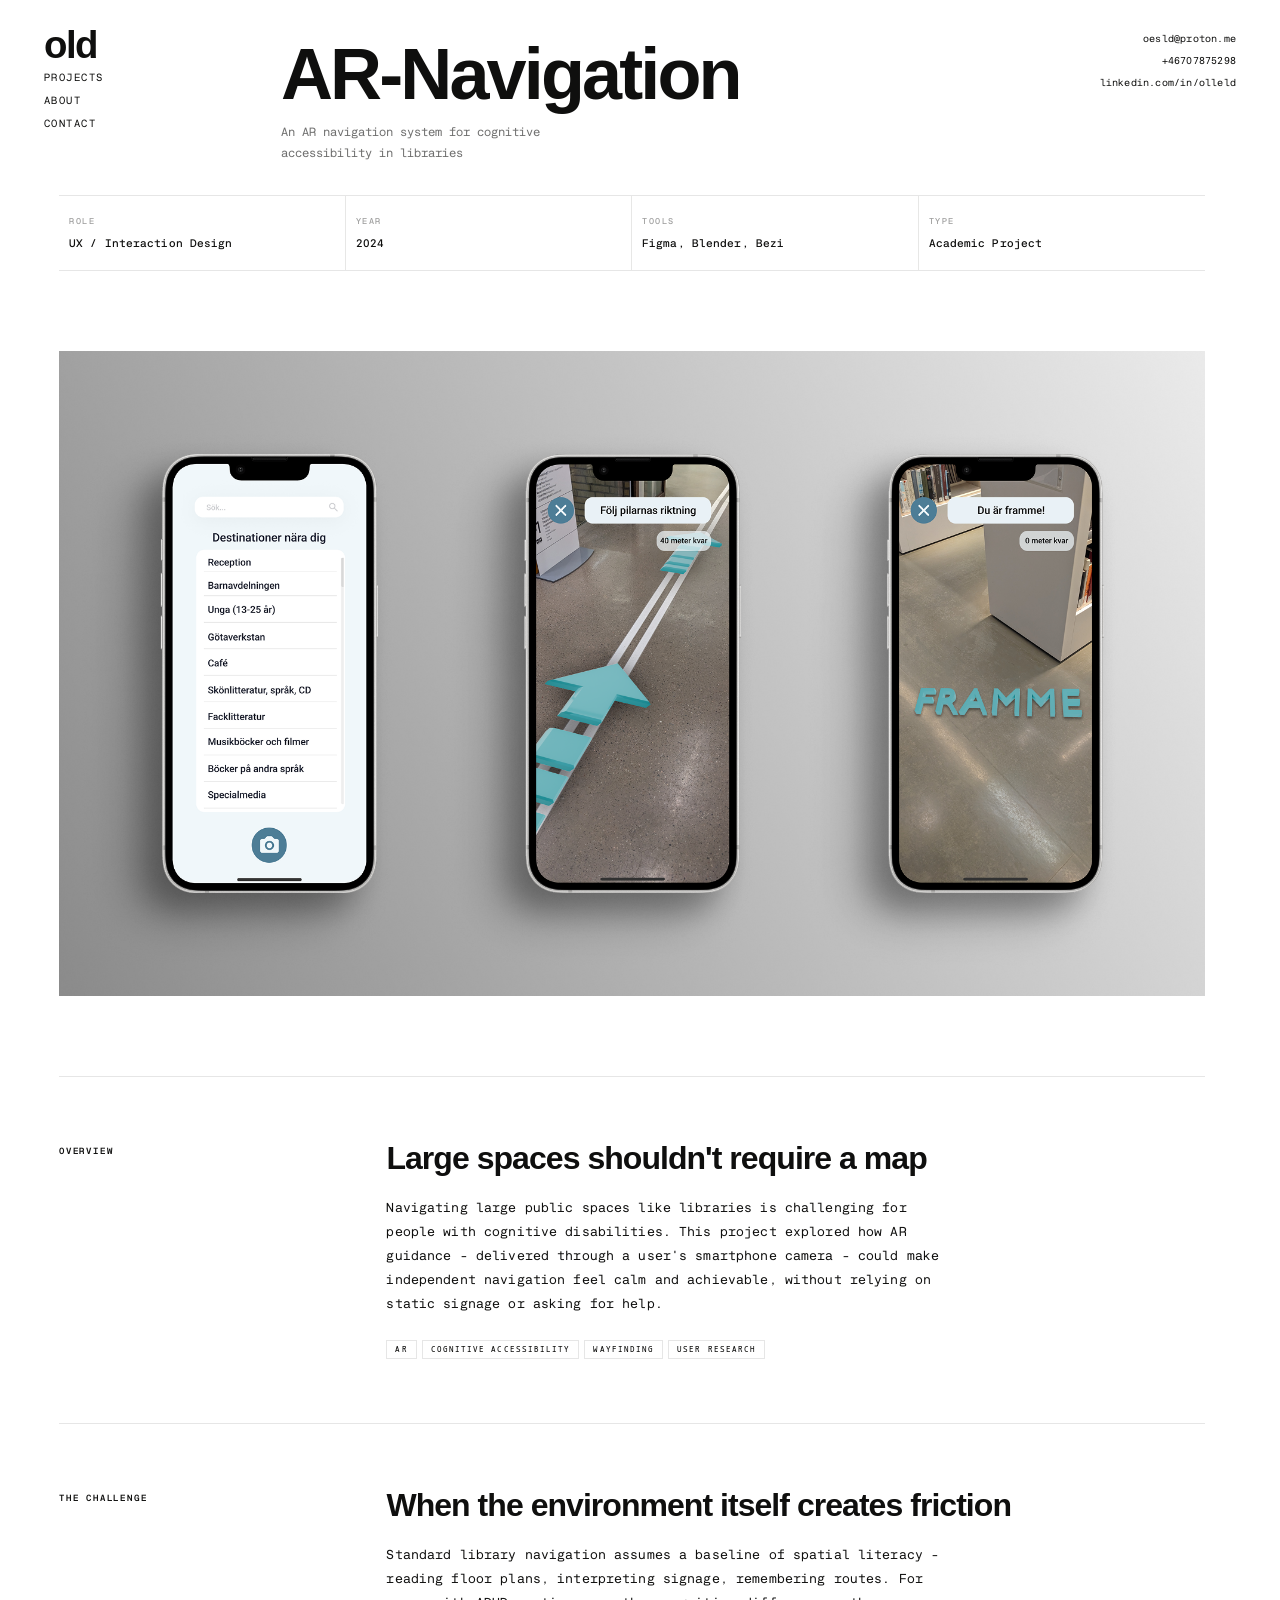
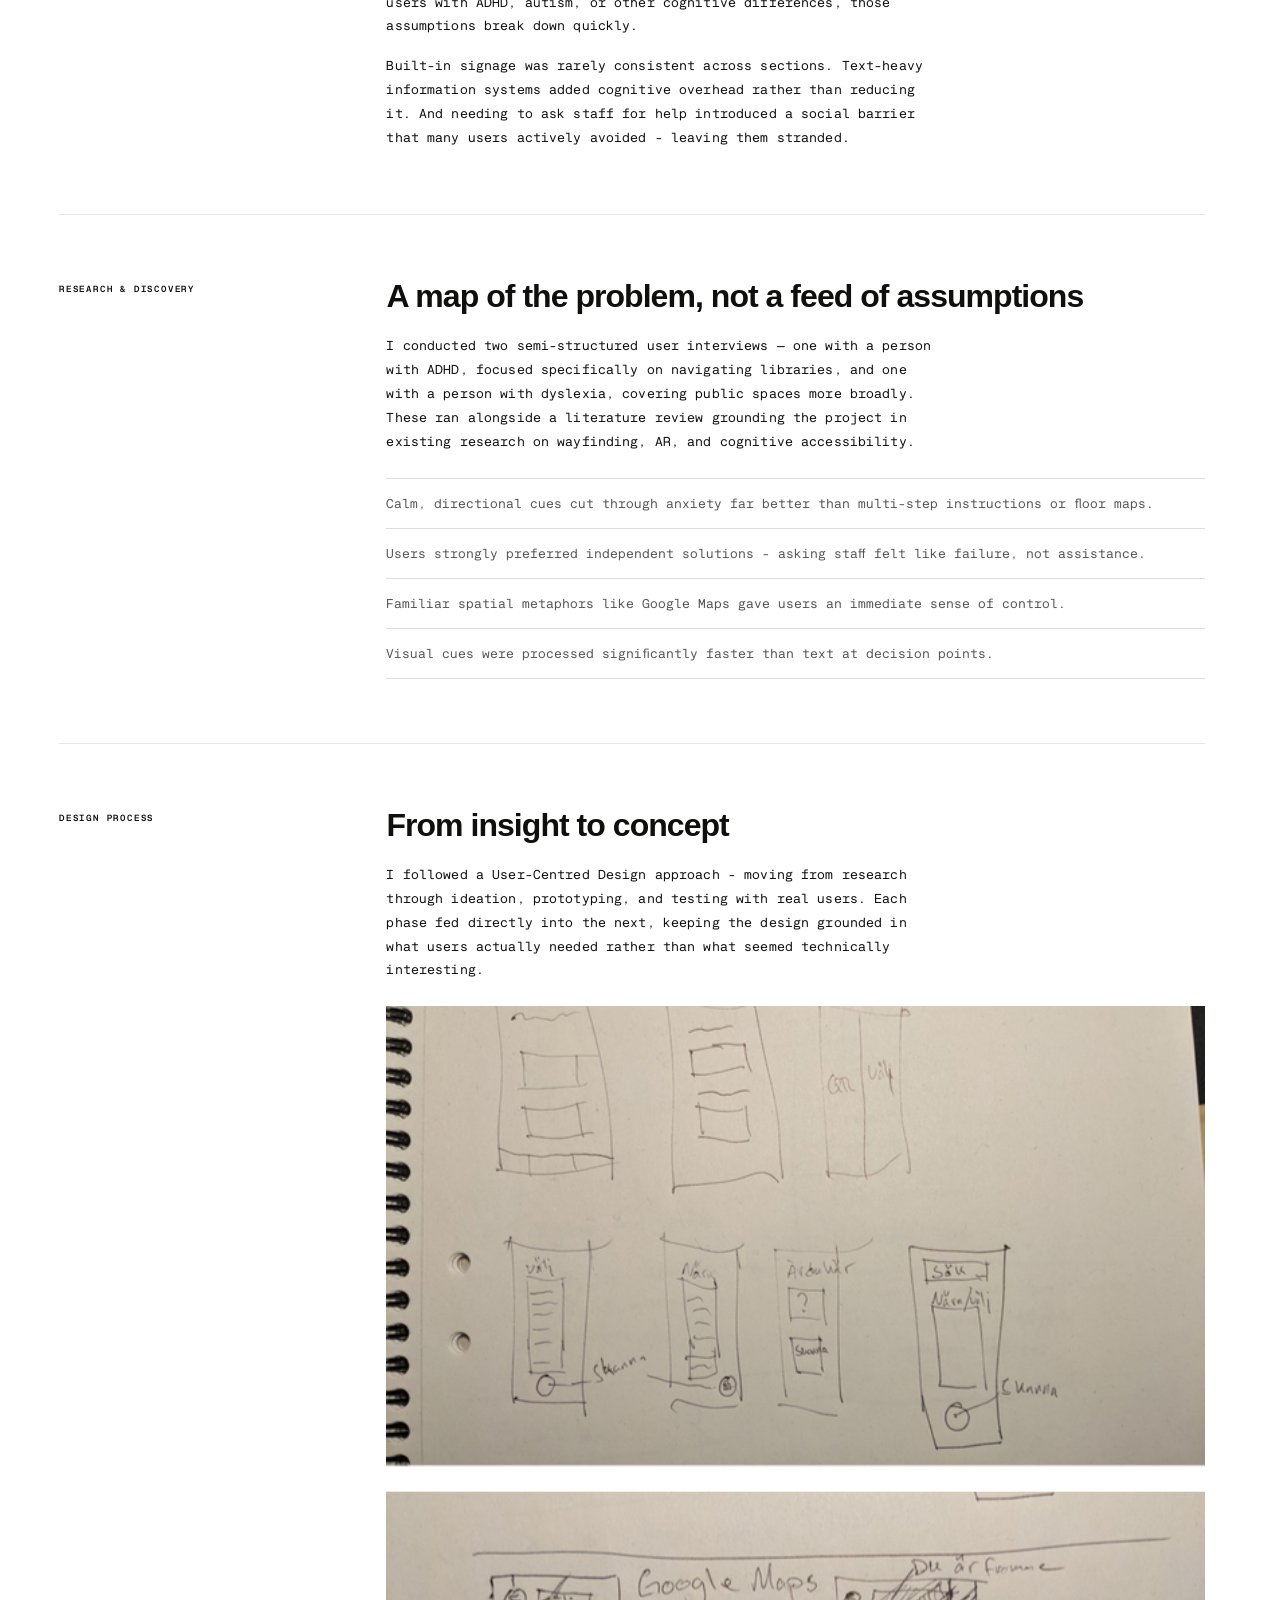
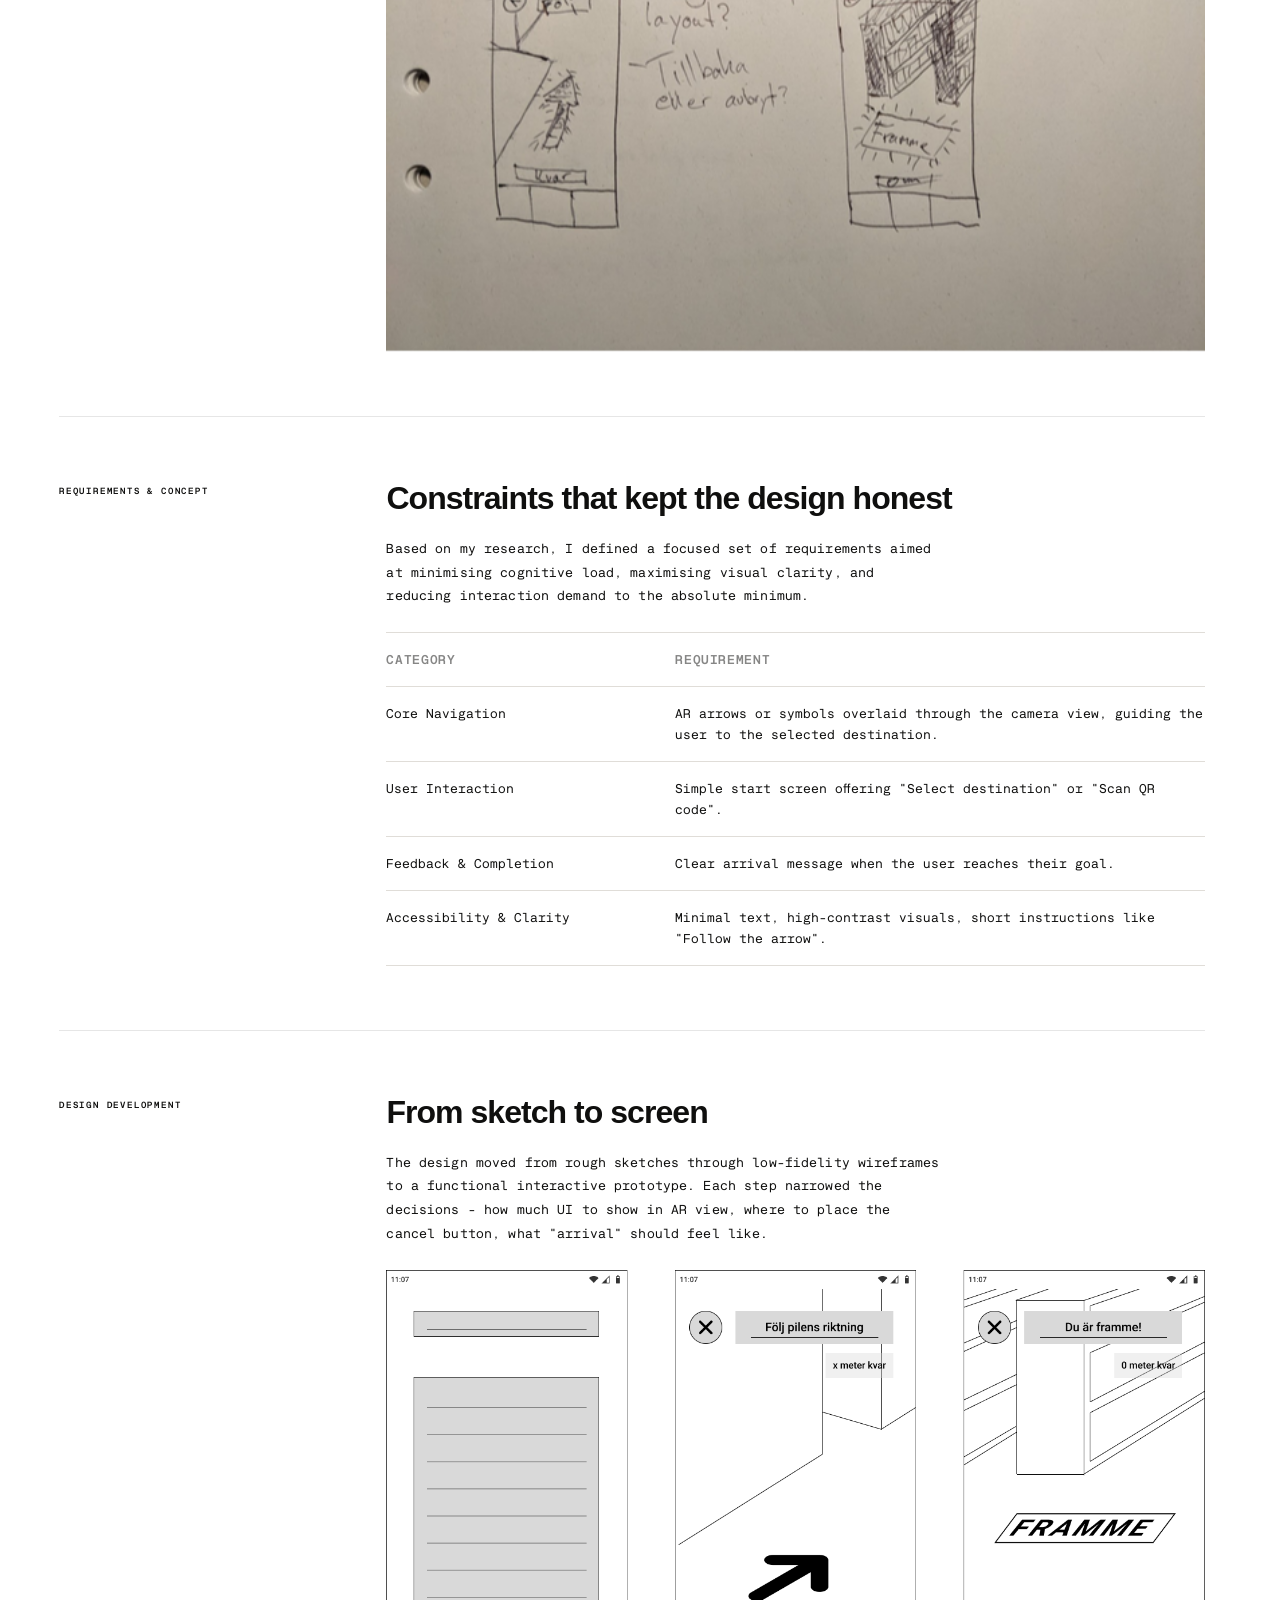
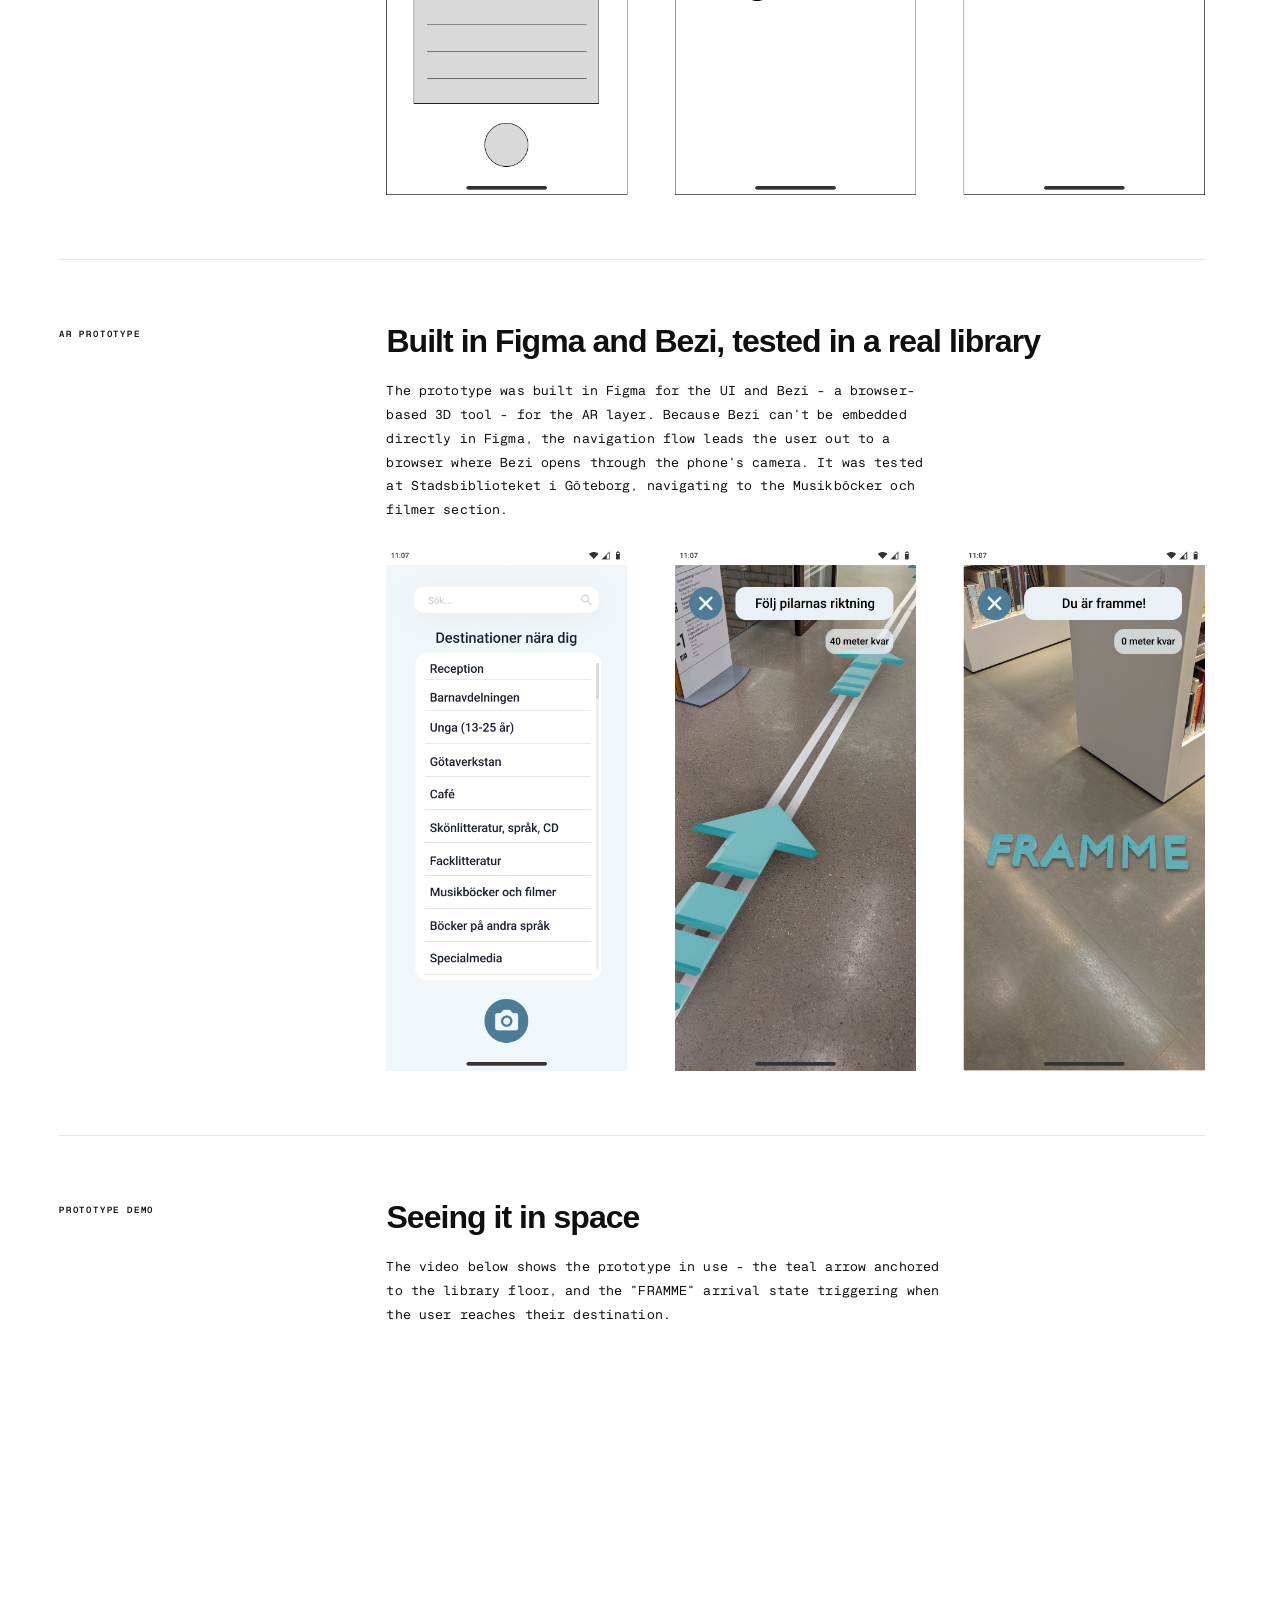
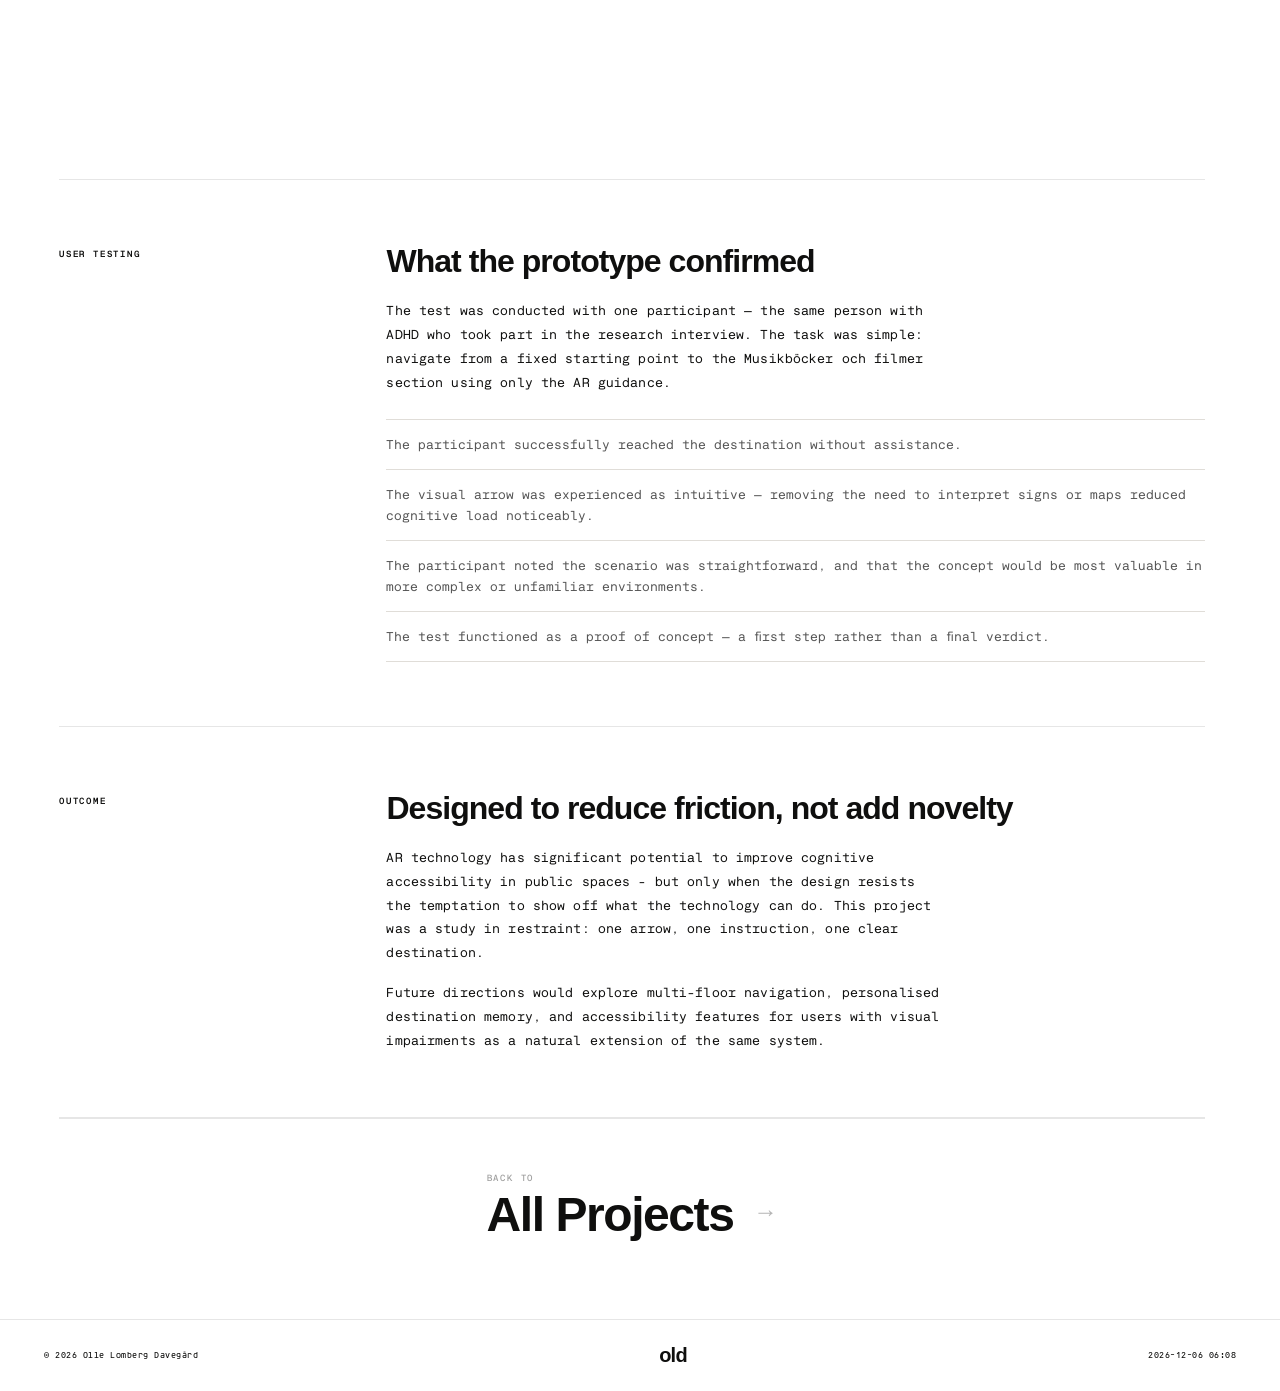
==== commit c23a8336: "Update email contact in index.html" ====
--- a/projects/ar-navigation/index.html
+++ b/projects/ar-navigation/index.html
@@ -25,7 +25,7 @@
       </div>
       <div class="header-right">
         <div class="contact-block" id="cBlock">
-          <a href="mailto:olledavegardh@gmail.com" data-text="olledavegardh@gmail.com">olledavegardh@gmail.com</a>
+          <a href="mailto:olledavegardh@gmail.com" data-text="olledavegardh@gmail.com">oesld@proton.me</a>
           <a href="tel:+46707875298" data-text="+46707875298">+46707875298</a>
           <a href="https://linkedin.com/in/olleld" target="_blank"
             data-text="linkedin.com/in/olleld">linkedin.com/in/olleld</a>
@@ -282,4 +282,4 @@
   <script src="../../shared/project.js"></script>
 </body>
 
-</html>+</html>
